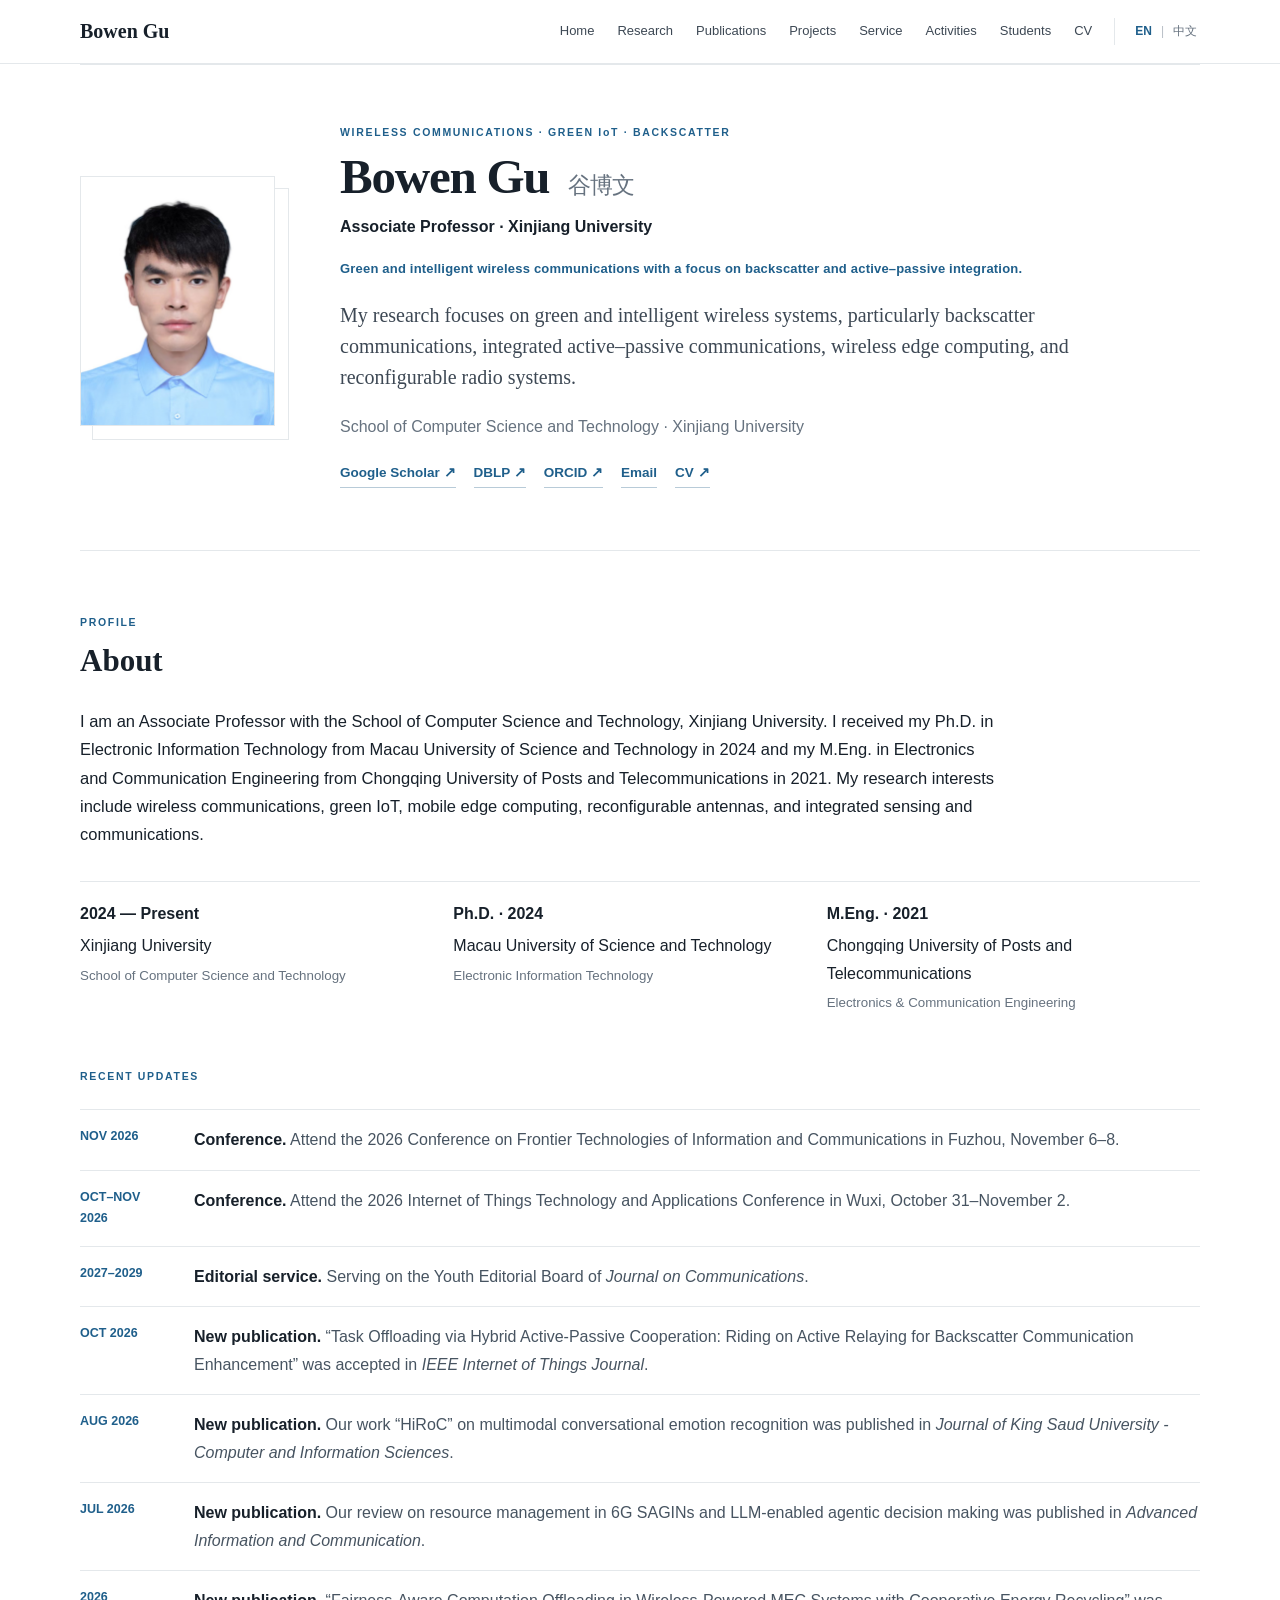
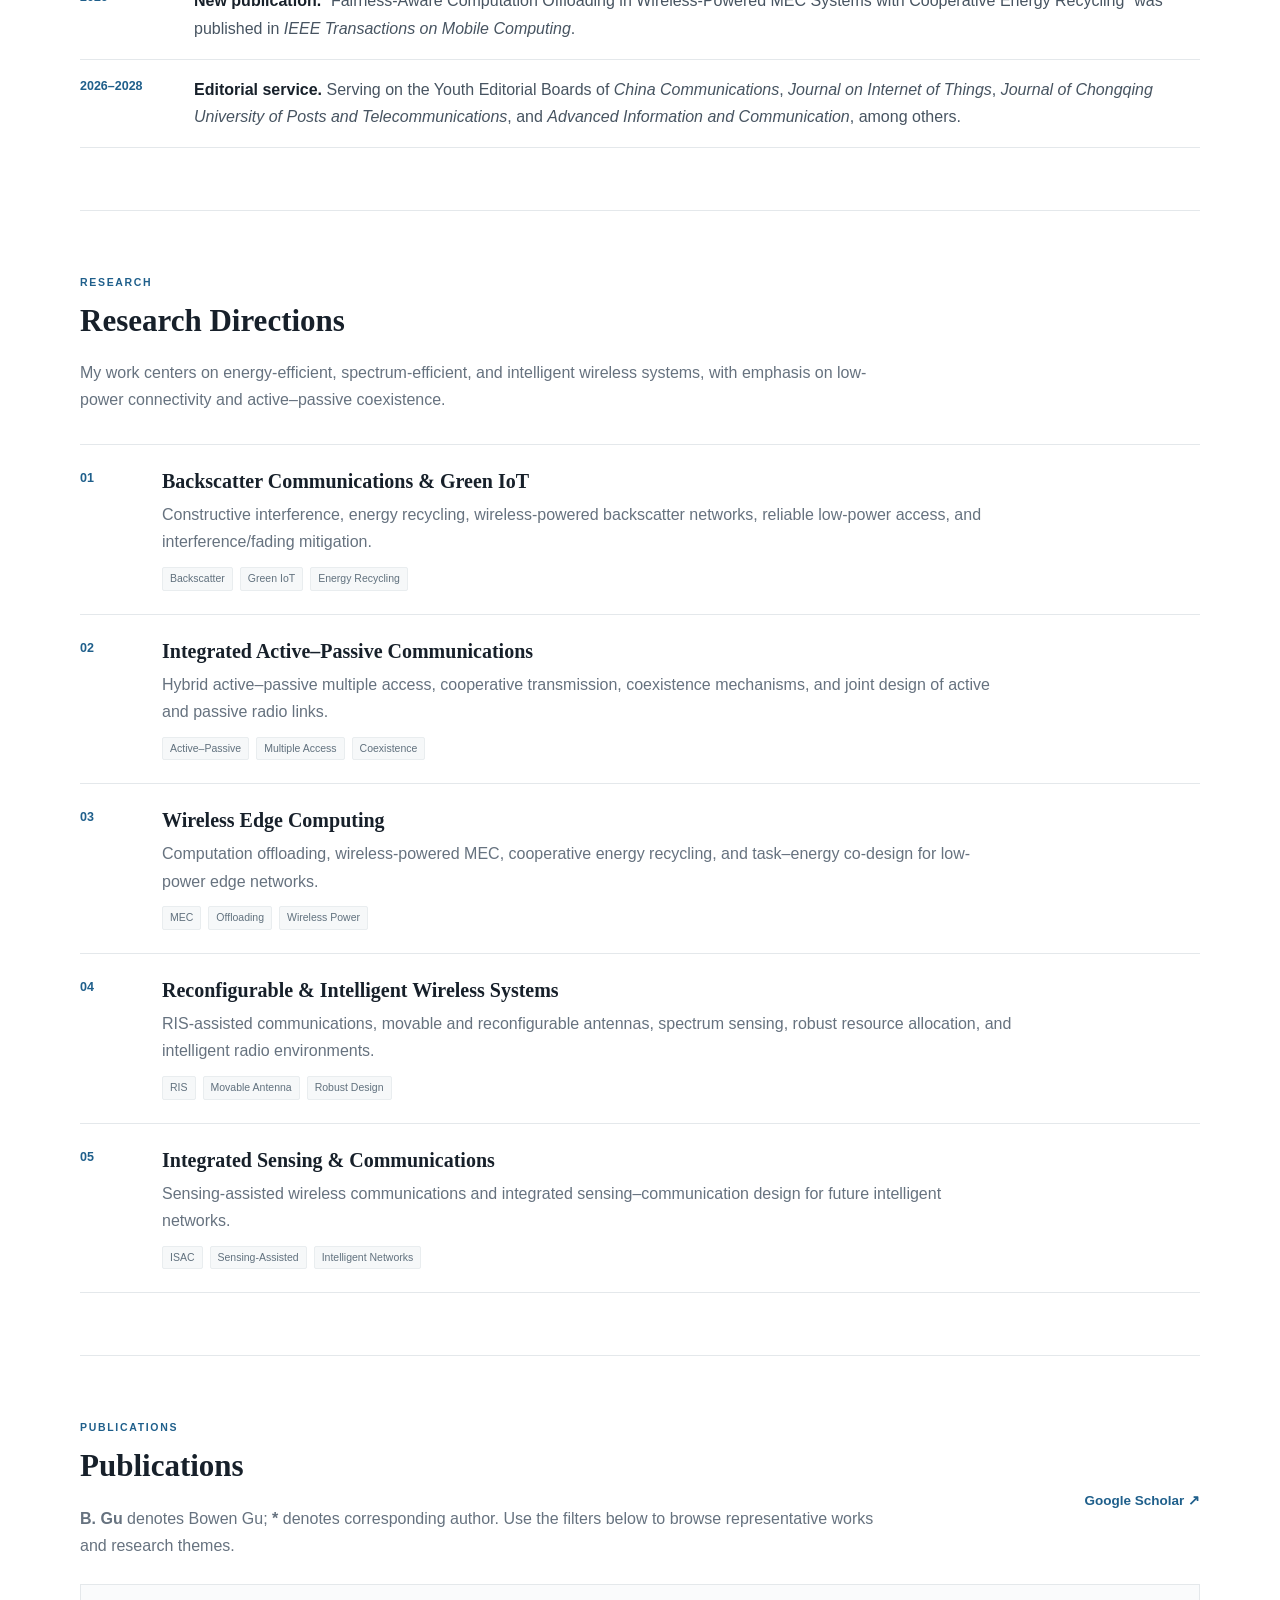
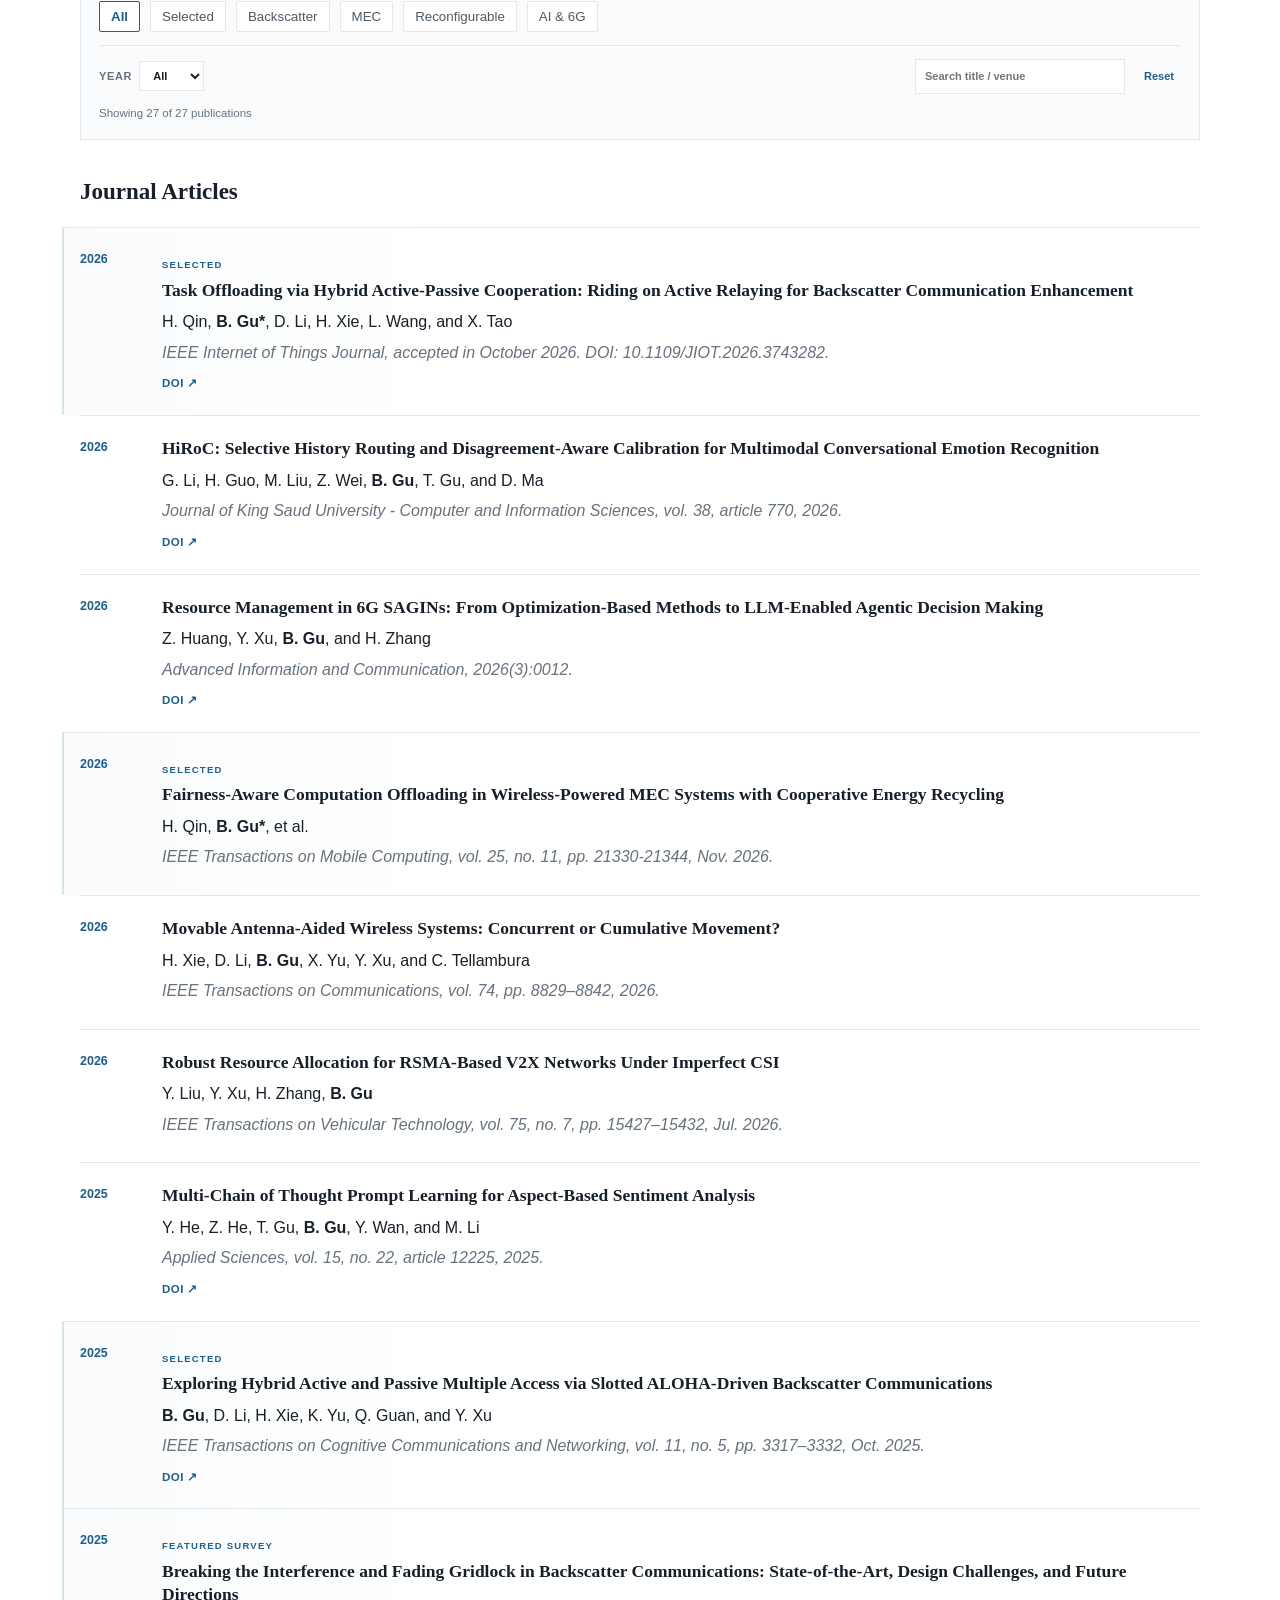
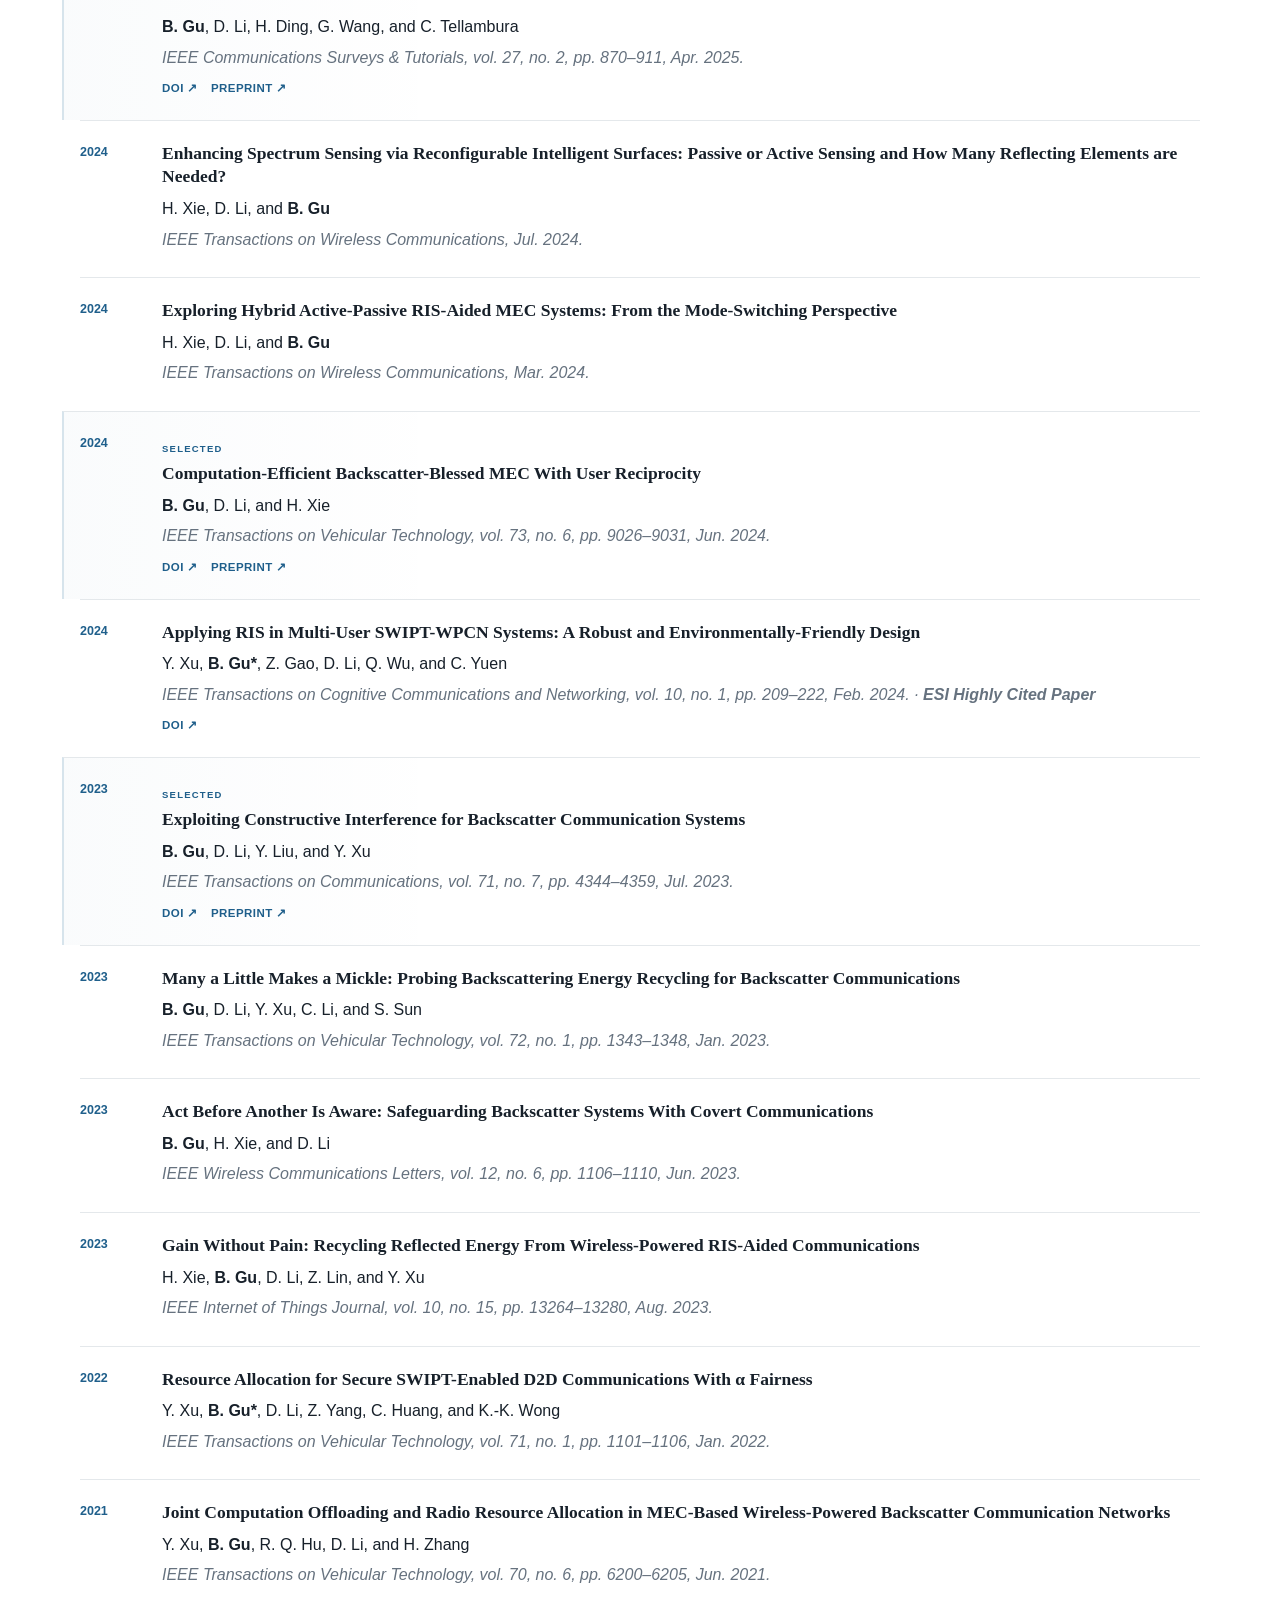
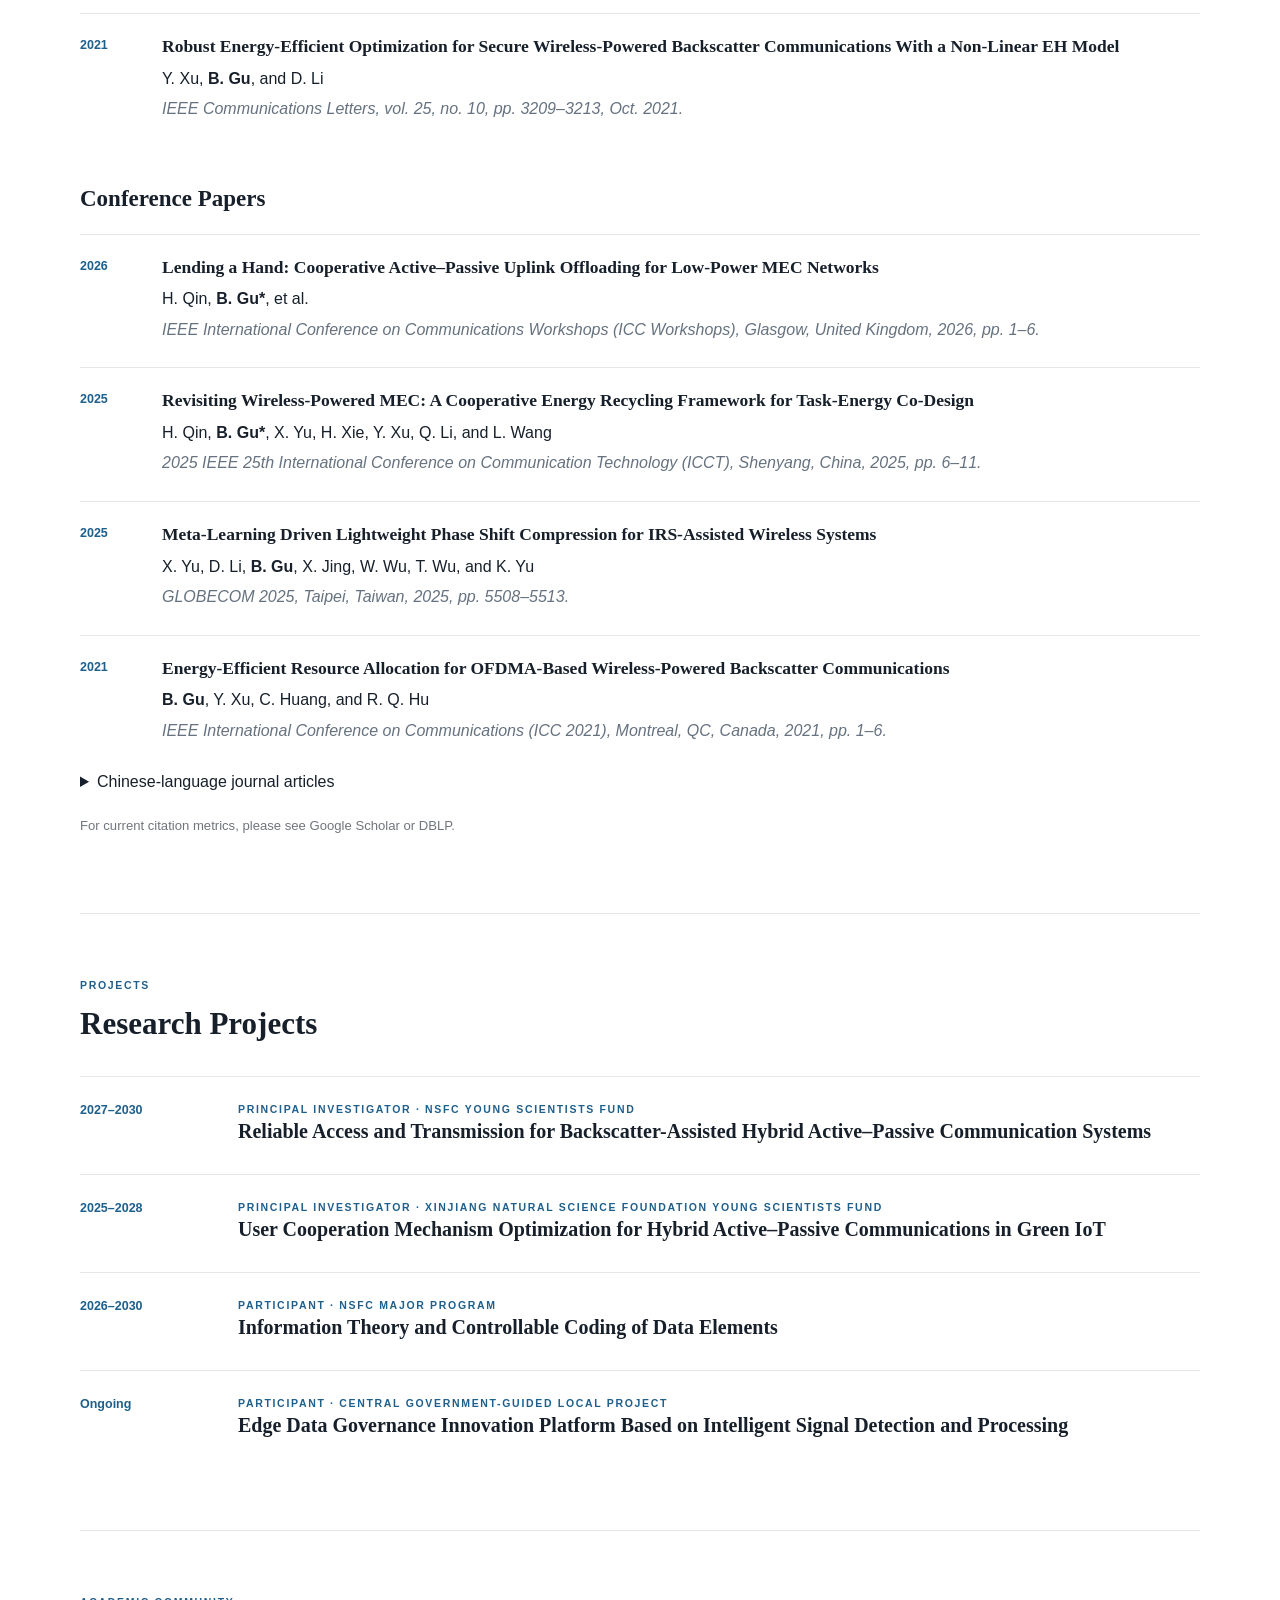
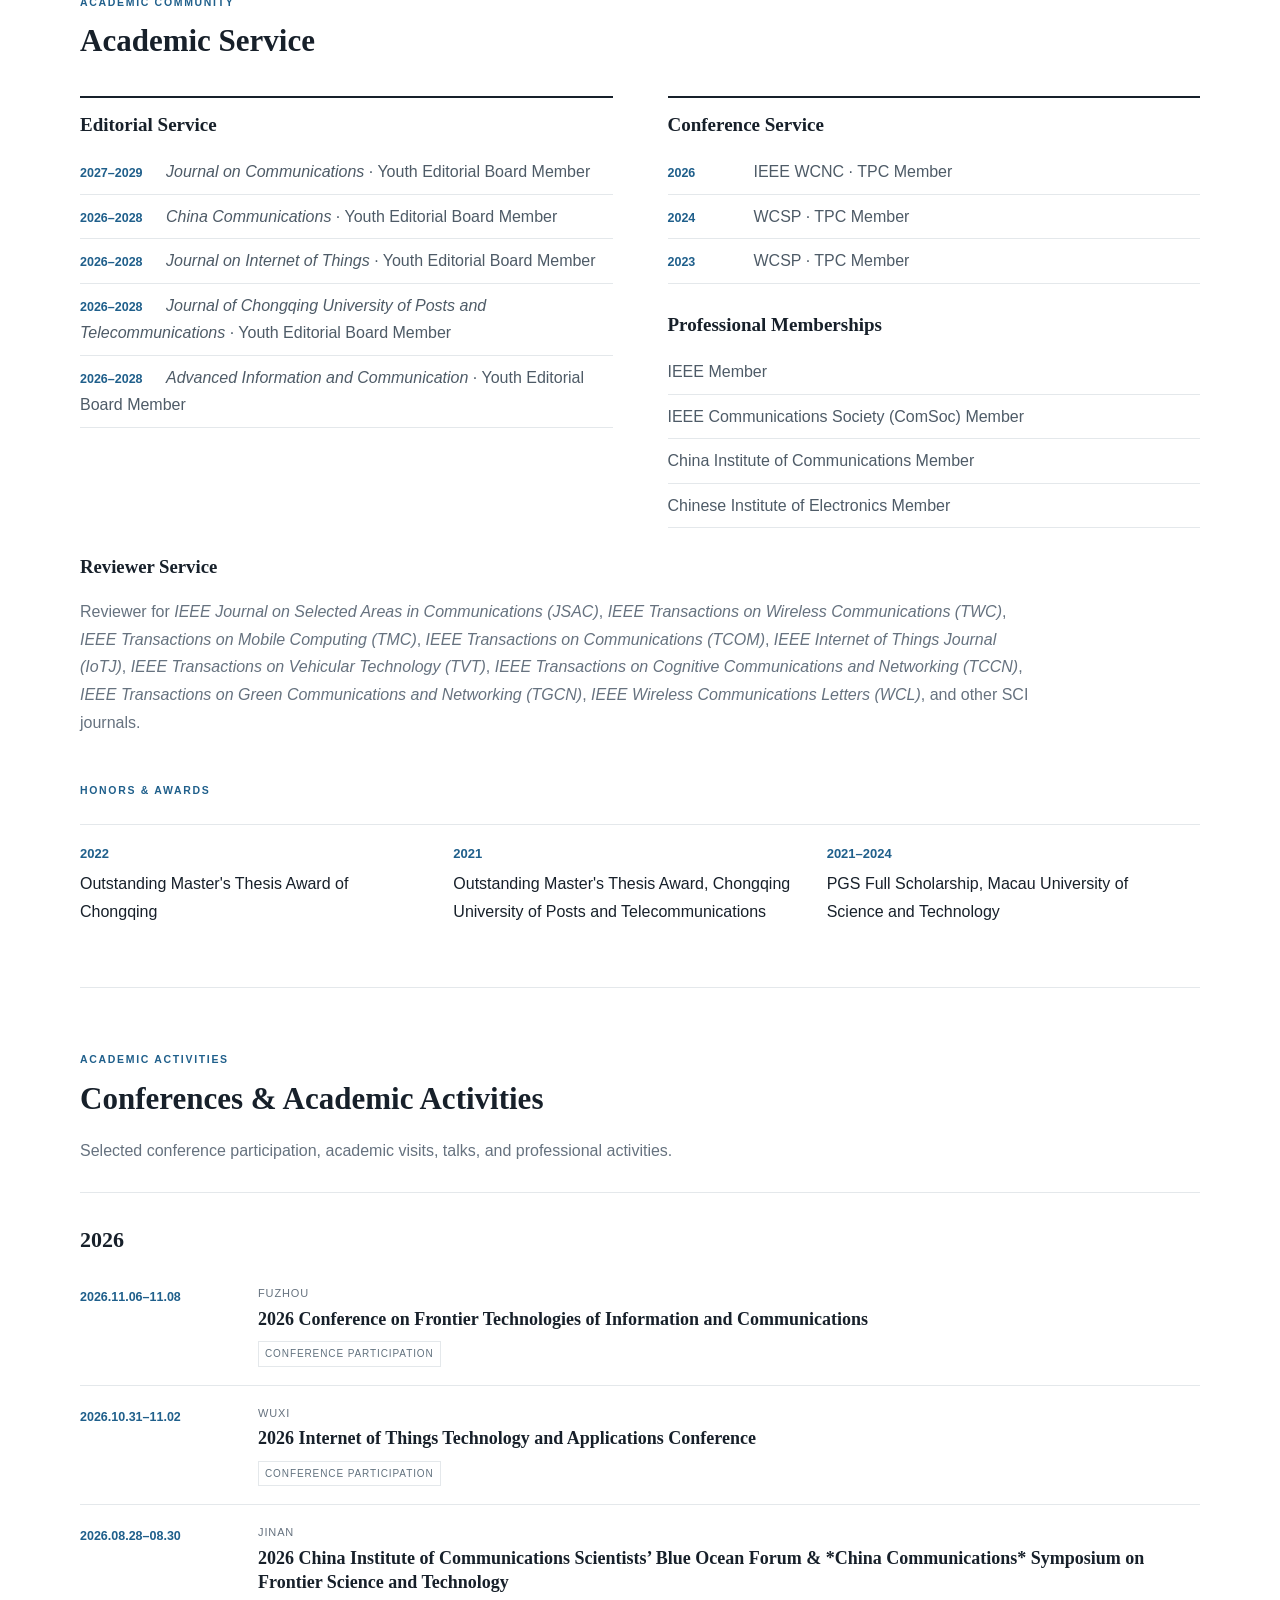
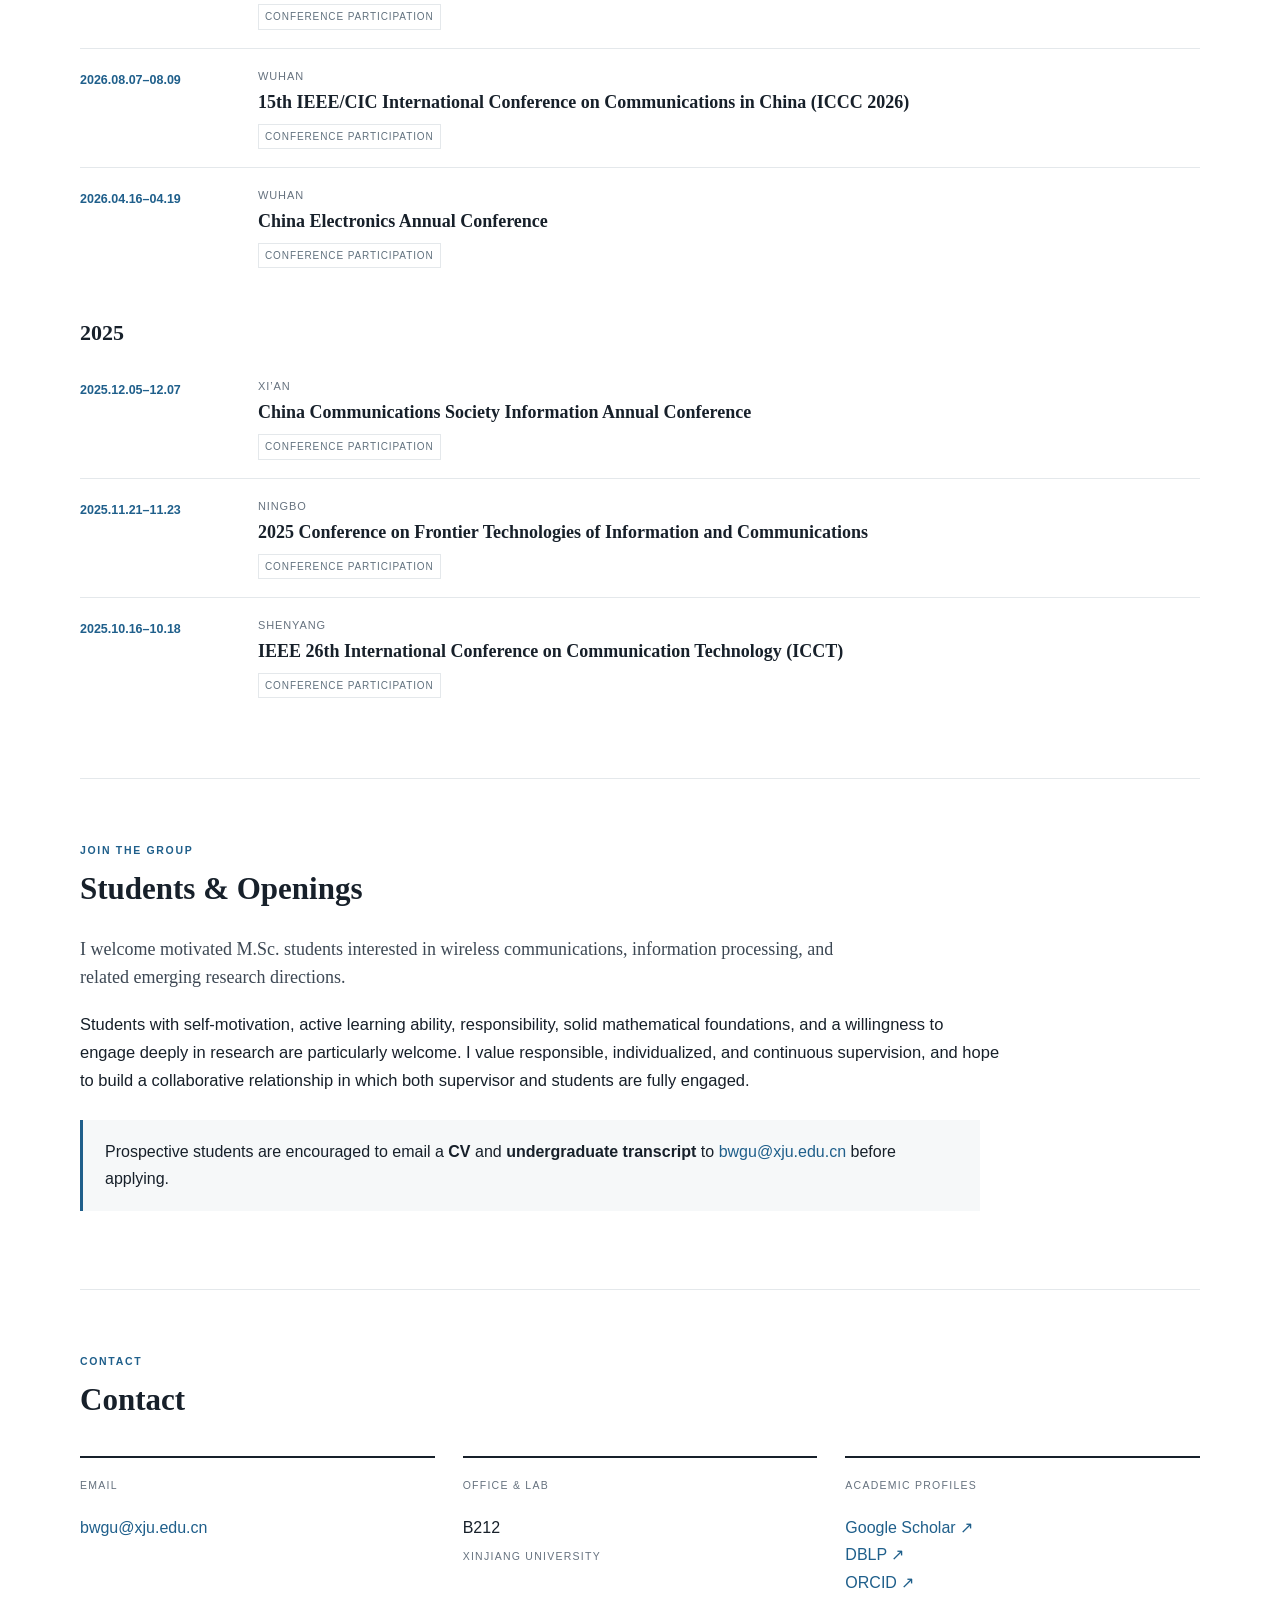
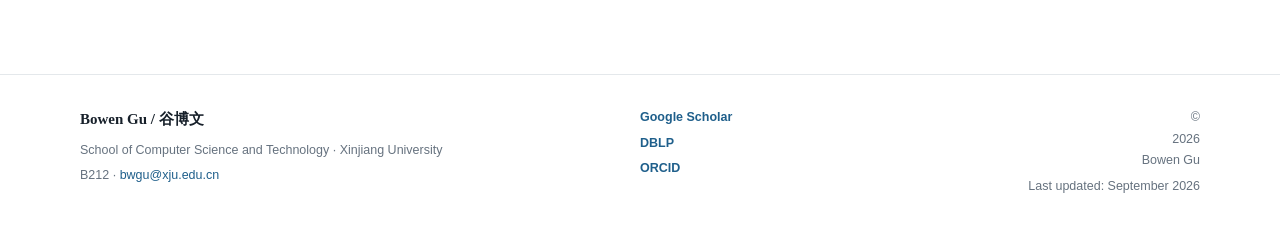
==== index.html @ 660fa2b1 "Update index.html" ====
<!DOCTYPE html>
<html lang="en"><head><meta charset="utf-8"/><meta content="width=device-width,initial-scale=1" name="viewport"/><meta content="Bowen Gu — academic homepage at Xinjiang University. Wireless communications, green IoT, backscatter communications, mobile edge computing, reconfigurable wireless systems, and ISAC." name="description"/><meta content="Bowen Gu" name="author"/><meta content="#173b6c" name="theme-color"/><meta content="Bowen Gu | Xinjiang University" property="og:title"/><meta content="Academic homepage of Bowen Gu." property="og:description"/><meta content="website" property="og:type"/><meta content="https://gu-bowen.github.io/assets/profile.jpg" property="og:image"/><meta content="https://gu-bowen.github.io/" property="og:url"/><meta content="Bowen Gu Academic Homepage" property="og:site_name"/><link href="https://gu-bowen.github.io/" rel="canonical"/><script type="application/ld+json">{"@context":"https://schema.org","@type":"Person","name":"Bowen Gu","alternateName":"谷博文","url":"https://gu-bowen.github.io/","image":"https://gu-bowen.github.io/assets/profile.jpg","jobTitle":"Associate Professor","affiliation":{"@type":"CollegeOrUniversity","name":"Xinjiang University"},"email":"mailto:bwgu@xju.edu.cn","sameAs":["https://scholar.google.com/citations?user=HVV62k4AAAAJ","https://dblp.org/pid/297/0855","https://orcid.org/0000-0001-9506-328X"]}</script><title>Bowen Gu | Xinjiang University</title><link href="assets/favicon.svg" rel="icon" type="image/svg+xml"/><link href="assets/style.css" rel="stylesheet"/></head><body>
<header><div class="nav wrap"><a class="brand" href="#home"><span data-lang="en">Bowen Gu</span><span data-lang="zh" hidden="">谷博文</span></a><div class="nav-right"><button aria-label="Menu" id="menu">☰</button><nav id="nav"><a href="#home"><span data-lang="en">Home</span><span data-lang="zh" hidden="">首页</span></a><a href="#research"><span data-lang="en">Research</span><span data-lang="zh" hidden="">研究方向</span></a><a href="#publications"><span data-lang="en">Publications</span><span data-lang="zh" hidden="">学术成果</span></a><a href="#projects"><span data-lang="en">Projects</span><span data-lang="zh" hidden="">科研项目</span></a><a href="#service"><span data-lang="en">Service</span><span data-lang="zh" hidden="">学术服务</span></a><a href="#activities"><span data-lang="en">Activities</span><span data-lang="zh" hidden="">学术活动</span></a><a href="#students"><span data-lang="en">Students</span><span data-lang="zh" hidden="">学生与招生</span></a><a href="files/Bowen_Gu_CV.pdf">CV</a></nav><div aria-label="Language" class="lang-switch"><button data-set-lang="en">EN</button><i>|</i><button data-set-lang="zh">中文</button></div></div></div></header>
<main class="wrap">
<section class="hero" id="home"><div class="portrait"><img alt="Bowen Gu / 谷博文" src="assets/profile.jpg"/></div><div><p class="eyebrow">WIRELESS COMMUNICATIONS · GREEN IoT · BACKSCATTER</p><h1>Bowen Gu <span>谷博文</span></h1><p class="role"><span data-lang="en">Associate Professor · Xinjiang University</span><span data-lang="zh" hidden="">副教授 · 新疆大学</span></p><p class="research-identity" data-lang="en">Green and intelligent wireless communications with a focus on backscatter and active–passive integration.</p><p class="research-identity zh-copy" data-lang="zh" hidden="">面向绿色智能无线通信，重点研究反向散射与主被动融合通信。</p><p class="lead" data-lang="en">My research focuses on green and intelligent wireless systems, particularly backscatter communications, integrated active–passive communications, wireless edge computing, and reconfigurable radio systems.</p><p class="lead zh-copy" data-lang="zh" hidden="">主要研究绿色智能无线通信系统，重点关注反向散射通信、主被动融合通信、无线边缘计算、可重构无线系统与通感一体化等方向。</p><p class="affil"><span data-lang="en">School of Computer Science and Technology · Xinjiang University</span><span data-lang="zh" hidden="">新疆大学 · 计算机科学与技术学院</span></p><div class="links"><a href="https://scholar.google.com/citations?user=HVV62k4AAAAJ&amp;hl=en">Google Scholar ↗</a><a href="https://dblp.org/pid/297/0855">DBLP ↗</a><a href="https://orcid.org/0000-0001-9506-328X">ORCID ↗</a><a href="mailto:bwgu@xju.edu.cn">Email</a><a href="files/Bowen_Gu_CV.pdf">CV ↗</a></div></div></section>
<section id="about"><div class="kicker"><span data-lang="en">PROFILE</span><span data-lang="zh" hidden="">个人简介</span></div><h2><span data-lang="en">About</span><span data-lang="zh" hidden="">个人简介</span></h2><p class="wide" data-lang="en">I am an Associate Professor with the School of Computer Science and Technology, Xinjiang University. I received my Ph.D. in Electronic Information Technology from Macau University of Science and Technology in 2024 and my M.Eng. in Electronics and Communication Engineering from Chongqing University of Posts and Telecommunications in 2021. My research interests include wireless communications, green IoT, mobile edge computing, reconfigurable antennas, and integrated sensing and communications.</p><p class="wide zh-copy" data-lang="zh" hidden="">现为新疆大学计算机科学与技术学院副教授、A类引进人才。2024年获澳门科技大学电子资讯科技博士学位，2021年获重庆邮电大学电子与通信工程硕士学位。研究方向包括无线通信、绿色物联网、移动边缘计算、可重构天线与通感一体化。</p><div class="facts"><div><b>2024 — Present</b><span><span data-lang="en">Xinjiang University</span><span data-lang="zh" hidden="">新疆大学</span></span><small><span data-lang="en">School of Computer Science and Technology</span><span data-lang="zh" hidden="">计算机科学与技术学院 · A类引进人才</span></small></div><div><b>Ph.D. · 2024</b><span><span data-lang="en">Macau University of Science and Technology</span><span data-lang="zh" hidden="">澳门科技大学</span></span><small><span data-lang="en">Electronic Information Technology</span><span data-lang="zh" hidden="">电子资讯科技</span></small></div><div><b>M.Eng. · 2021</b><span><span data-lang="en">Chongqing University of Posts and Telecommunications</span><span data-lang="zh" hidden="">重庆邮电大学</span></span><small><span data-lang="en">Electronics &amp; Communication Engineering</span><span data-lang="zh" hidden="">电子与通信工程</span></small></div></div>
<div id="news" style="margin-top:52px"><div class="kicker"><span data-lang="en">RECENT UPDATES</span><span data-lang="zh" hidden="">最新动态</span></div><div class="news-list" id="news-list"></div></div></section>
<section id="research"><div class="kicker"><span data-lang="en">RESEARCH</span><span data-lang="zh" hidden="">研究方向</span></div><h2><span data-lang="en">Research Directions</span><span data-lang="zh" hidden="">研究方向</span></h2><p class="section-intro" data-lang="en">My work centers on energy-efficient, spectrum-efficient, and intelligent wireless systems, with emphasis on low-power connectivity and active–passive coexistence.</p><p class="section-intro" data-lang="zh" hidden="">围绕高能效、高频谱效率与智能无线系统开展研究，重点关注低功耗连接与主被动通信协同共存。</p><div class="research-list"><article><span>01</span><div><h3><span data-lang="en">Backscatter Communications &amp; Green IoT</span><span data-lang="zh" hidden="">反向散射通信与绿色物联网</span></h3><p data-lang="en">Constructive interference, energy recycling, wireless-powered backscatter networks, reliable low-power access, and interference/fading mitigation.</p><p data-lang="zh" hidden="">构造性干扰、能量回收、无线供能反向散射网络、低功耗可靠接入以及干扰与衰落抑制。</p><div class="research-tags"><span>Backscatter</span><span>Green IoT</span><span>Energy Recycling</span></div></div></article><article><span>02</span><div><h3><span data-lang="en">Integrated Active–Passive Communications</span><span data-lang="zh" hidden="">主被动融合通信</span></h3><p data-lang="en">Hybrid active–passive multiple access, cooperative transmission, coexistence mechanisms, and joint design of active and passive radio links.</p><p data-lang="zh" hidden="">混合主被动多址接入、协同传输、共存机制以及主动与被动无线链路的联合设计。</p><div class="research-tags"><span>Active–Passive</span><span>Multiple Access</span><span>Coexistence</span></div></div></article><article><span>03</span><div><h3><span data-lang="en">Wireless Edge Computing</span><span data-lang="zh" hidden="">无线边缘计算</span></h3><p data-lang="en">Computation offloading, wireless-powered MEC, cooperative energy recycling, and task–energy co-design for low-power edge networks.</p><p data-lang="zh" hidden="">计算卸载、无线供能移动边缘计算、协作能量回收以及面向低功耗边缘网络的任务—能量协同设计。</p><div class="research-tags"><span>MEC</span><span>Offloading</span><span>Wireless Power</span></div></div></article><article><span>04</span><div><h3><span data-lang="en">Reconfigurable &amp; Intelligent Wireless Systems</span><span data-lang="zh" hidden="">可重构与智能无线系统</span></h3><p data-lang="en">RIS-assisted communications, movable and reconfigurable antennas, spectrum sensing, robust resource allocation, and intelligent radio environments.</p><p data-lang="zh" hidden="">RIS辅助通信、可移动与可重构天线、频谱感知、鲁棒资源分配与智能无线环境。</p><div class="research-tags"><span>RIS</span><span>Movable Antenna</span><span>Robust Design</span></div></div></article><article><span>05</span><div><h3><span data-lang="en">Integrated Sensing &amp; Communications</span><span data-lang="zh" hidden="">通感一体化</span></h3><p data-lang="en">Sensing-assisted wireless communications and integrated sensing–communication design for future intelligent networks.</p><p data-lang="zh" hidden="">面向未来智能网络的感知辅助无线通信与通信感知融合设计。</p><div class="research-tags"><span>ISAC</span><span>Sensing-Assisted</span><span>Intelligent Networks</span></div></div></article></div></section>
<section id="publications"><div class="section-head"><div><div class="kicker"><span data-lang="en">PUBLICATIONS</span><span data-lang="zh" hidden>学术成果</span></div><h2><span data-lang="en">Publications</span><span data-lang="zh" hidden>论文发表</span></h2></div><a class="text-link" href="https://scholar.google.com/citations?user=HVV62k4AAAAJ&amp;hl=en">Google Scholar ↗</a></div><p class="section-intro" data-lang="en"><strong>B. Gu</strong> denotes Bowen Gu; <strong>*</strong> denotes corresponding author. Use the filters below to browse representative works and research themes.</p><p class="section-intro" data-lang="zh" hidden><strong>B. Gu</strong> 为谷博文；<strong>*</strong> 表示通讯作者。可使用下方筛选器查看代表性成果及不同研究主题。</p>
<div class="pub-filter-panel" aria-label="Publication filters"><div class="pub-controls" id="pub-topic-controls"><button class="active" data-pub-filter="all"><span data-lang="en">All</span><span data-lang="zh" hidden>全部</span></button><button data-pub-filter="selected"><span data-lang="en">Selected</span><span data-lang="zh" hidden>代表作</span></button><button data-pub-filter="backscatter"><span data-lang="en">Backscatter</span><span data-lang="zh" hidden>反向散射</span></button><button data-pub-filter="mec">MEC</button><button data-pub-filter="reconfigurable"><span data-lang="en">Reconfigurable</span><span data-lang="zh" hidden>可重构无线</span></button><button data-pub-filter="ai"><span data-lang="en">AI &amp; 6G</span><span data-lang="zh" hidden>AI 与 6G</span></button></div><div class="pub-filter-tools"><label><span data-lang="en">Year</span><span data-lang="zh" hidden>年份</span><select id="pub-year"><option value="all">All</option></select></label><label class="pub-search"><span class="sr-only">Search publications</span><input id="pub-search" type="search" placeholder="Search title / venue" autocomplete="off"/></label><button class="pub-reset" id="pub-reset" type="button"><span data-lang="en">Reset</span><span data-lang="zh" hidden>重置</span></button></div><p class="pub-result-count" id="pub-result-count" aria-live="polite"></p></div>
<h3 class="subhead" data-pub-section="journals"><span data-lang="en">Journal Articles</span><span data-lang="zh" hidden>SCI 期刊论文</span></h3><div class="pubs" id="pub-journals"></div><h3 class="subhead" data-pub-section="conferences"><span data-lang="en">Conference Papers</span><span data-lang="zh" hidden>会议论文</span></h3><div class="pubs" id="pub-conferences"></div><details id="pub-chinese-details"><summary><span data-lang="en">Chinese-language journal articles</span><span data-lang="zh" hidden>中文期刊论文</span></summary><div class="pubs" id="pub-chinese"></div></details><p class="source-note"><span data-lang="en">For current citation metrics, please see Google Scholar or DBLP.</span><span data-lang="zh" hidden>最新引用数据请参见 Google Scholar 或 DBLP。</span></p></section>
<section id="projects"><div class="kicker"><span data-lang="en">PROJECTS</span><span data-lang="zh" hidden="">科研项目</span></div><h2><span data-lang="en">Research Projects</span><span data-lang="zh" hidden="">主持与参与项目</span></h2><div class="projects" id="projects-list"></div></section>
<section id="service"><div class="kicker"><span data-lang="en">ACADEMIC COMMUNITY</span><span data-lang="zh" hidden="">学术共同体</span></div><h2><span data-lang="en">Academic Service</span><span data-lang="zh" hidden="">学术服务</span></h2><div id="service-content"></div></section>

<section id="activities"><div class="kicker"><span data-lang="en">ACADEMIC ACTIVITIES</span><span data-lang="zh" hidden="">学术活动</span></div><h2><span data-lang="en">Conferences &amp; Academic Activities</span><span data-lang="zh" hidden="">会议与学术活动</span></h2><p class="section-intro" data-lang="en">Selected conference participation, academic visits, talks, and professional activities.</p><p class="section-intro" data-lang="zh" hidden="">记录参加的重要学术会议、学术访问、报告及相关专业活动。</p><div class="activities" id="activities-list"></div></section>
<section id="students"><div class="kicker"><span data-lang="en">JOIN THE GROUP</span><span data-lang="zh" hidden="">学生与招生</span></div><h2><span data-lang="en">Students &amp; Openings</span><span data-lang="zh" hidden="">学生与招生</span></h2><p class="lead small" data-lang="en">I welcome motivated M.Sc. students interested in wireless communications, information processing, and related emerging research directions.</p><p class="lead small zh-copy" data-lang="zh" hidden="">面向校内外招收通信与信息系统、电子信息等相关方向硕士研究生，欢迎对无线通信、信息处理及相关前沿研究方向感兴趣的同学联系。</p><p class="wide" data-lang="en">Students with self-motivation, active learning ability, responsibility, solid mathematical foundations, and a willingness to engage deeply in research are particularly welcome. I value responsible, individualized, and continuous supervision, and hope to build a collaborative relationship in which both supervisor and students are fully engaged.</p><p class="wide zh-copy" data-lang="zh" hidden="">希望你具备较强的自驱力、主动学习能力和责任心，具有较为扎实的数学基础和良好的逻辑思维能力，并愿意持续投入科研。科研基础并非最重要，更看重持续学习、执行力、主动思考与积极沟通。在学生培养方面，重视认真负责、因材施教和全过程指导，希望师生彼此认真、共同投入、相互成就。</p><blockquote class="student-quote" data-lang="zh" hidden="">“希望师生之间是一个彼此认真、共同投入、相互成就的过程。”</blockquote><p class="callout"><span data-lang="en">Prospective students are encouraged to email a <strong>CV</strong> and <strong>undergraduate transcript</strong> to <a href="mailto:bwgu@xju.edu.cn">bwgu@xju.edu.cn</a> before applying.</span><span data-lang="zh" hidden="">有意加入课题组的同学，请在报考前将<strong>个人简历</strong>和<strong>本科成绩单</strong>发送至 <a href="mailto:bwgu@xju.edu.cn">bwgu@xju.edu.cn</a>。</span></p></section>
<section id="contact"><div class="kicker"><span data-lang="en">CONTACT</span><span data-lang="zh" hidden="">联系方式</span></div><h2><span data-lang="en">Contact</span><span data-lang="zh" hidden="">联系方式</span></h2><div class="contact-grid"><div><span>Email</span><p><a href="mailto:bwgu@xju.edu.cn">bwgu@xju.edu.cn</a></p></div><div><span><span data-lang="en">Office &amp; Lab</span><span data-lang="zh" hidden="">办公室与实验室</span></span><p>B212<br/><span data-lang="en">Xinjiang University</span><span data-lang="zh" hidden="">新疆大学</span></p></div><div><span><span data-lang="en">Academic Profiles</span><span data-lang="zh" hidden="">学术主页</span></span><p><a href="https://scholar.google.com/citations?user=HVV62k4AAAAJ&amp;hl=en">Google Scholar ↗</a><br/><a href="https://dblp.org/pid/297/0855">DBLP ↗</a><br/><a href="https://orcid.org/0000-0001-9506-328X">ORCID ↗</a></p></div></div></section>
</main><footer><div class="wrap footer-grid"><div><strong>Bowen Gu / 谷博文</strong><span data-lang="en">School of Computer Science and Technology · Xinjiang University</span><span data-lang="zh" hidden="">新疆大学 · 计算机科学与技术学院</span><span>B212 · <a href="mailto:bwgu@xju.edu.cn">bwgu@xju.edu.cn</a></span></div><div class="footer-links"><a href="https://scholar.google.com/citations?user=HVV62k4AAAAJ&amp;hl=en">Google Scholar</a><a href="https://dblp.org/pid/297/0855">DBLP</a><a href="https://orcid.org/0000-0001-9506-328X">ORCID</a></div><div class="footer-meta"><span>© <span id="year"></span> Bowen Gu</span><span data-lang="en">Last updated: September 2026</span><span data-lang="zh" hidden="">最后更新：2026年9月</span></div></div></footer><script src="data/news.js"></script><script src="data/publications.js"></script><script src="data/projects.js"></script><script src="data/service.js"></script><script src="data/activities.js"></script><script src="assets/main.js"></script></body></html>
---- assets/style.css ----
:root{--ink:#17202a;--muted:#66727f;--line:#e4e8eb;--accent:#1f5f8b;--soft:#f6f8f9;--max:1180px;--text:920px}*{box-sizing:border-box}html{scroll-behavior:smooth;scroll-padding-top:70px}body{margin:0;color:var(--ink);font:16px/1.72 -apple-system,BlinkMacSystemFont,"Segoe UI",Roboto,"Noto Sans SC","Microsoft YaHei",Helvetica,Arial,sans-serif;background:#fff}.wrap{max-width:var(--max);margin:auto;padding:0 30px}a{color:var(--accent);text-decoration:none}a:hover{text-decoration:underline}header{height:64px;border-bottom:1px solid var(--line);background:rgba(255,255,255,.96);backdrop-filter:blur(8px);position:sticky;top:0;z-index:20}.nav{height:100%;display:flex;align-items:center;justify-content:space-between}.brand{font:700 20px Georgia,"Noto Serif SC","Songti SC",serif;color:var(--ink)}.nav-right{display:flex;align-items:center;gap:22px}.nav nav{display:flex;gap:23px}.nav nav a{font-size:13px;color:#3d4854}.lang-switch{display:flex;align-items:center;gap:6px;font-size:12px;border-left:1px solid var(--line);padding-left:17px}.lang-switch button{border:0;background:none;padding:3px;color:var(--muted);cursor:pointer;font:inherit}.lang-switch button.active{color:var(--accent);font-weight:750}.lang-switch i{color:#b7bec5;font-style:normal}#menu{display:none;border:0;background:none;font-size:22px}.hero{display:grid;grid-template-columns:205px 1fr;gap:55px;align-items:center;padding:58px 0 62px}.portrait{position:relative}.portrait img{width:195px;height:250px;object-fit:cover;object-position:50% 34%;border:1px solid var(--line)}.portrait:after{content:"";position:absolute;left:12px;top:12px;width:195px;height:250px;border:1px solid var(--line);z-index:-1}.eyebrow,.kicker,.tag{font-size:10.5px;letter-spacing:.16em;color:var(--accent);font-weight:780}.eyebrow{margin:0 0 10px}h1,h2,h3{font-family:Georgia,"Noto Serif SC","Songti SC",serif}h1{font-size:49px;line-height:1.06;margin:0 0 10px;letter-spacing:-.025em}h1 span{font-size:23px;font-weight:400;color:var(--muted);margin-left:8px}.role{font-weight:680;margin:0 0 17px}.lead{font:20px/1.55 Georgia,"Noto Serif SC","Songti SC",serif;color:#3d4854;max-width:790px}.lead.small{font-size:18px}.affil{color:var(--muted)}.links{display:flex;gap:18px;flex-wrap:wrap;margin-top:21px}.links a,.text-link{font-size:13.5px;font-weight:680}.hero .links a{padding-bottom:2px;border-bottom:1px solid #b8cbd8}.hero .links a:hover{text-decoration:none;border-color:var(--accent)}section{padding:62px 0;border-top:1px solid var(--line)}h2{font-size:31px;margin:3px 0 20px}h3{line-height:1.35}.wide{max-width:var(--text);font-size:16.5px}.section-intro{color:var(--muted);max-width:820px;margin-top:-8px}.facts{display:grid;grid-template-columns:repeat(3,1fr);gap:0;margin-top:32px;border-top:1px solid var(--line)}.facts div{padding:18px 24px 0 0}.facts b,.facts span,.facts small{display:block}.facts span{margin-top:5px}.facts small{color:var(--muted);margin-top:3px}.news-list{margin-top:24px;border-top:1px solid var(--line)}.news-list article{display:grid;grid-template-columns:90px 1fr;gap:24px;padding:16px 0;border-bottom:1px solid var(--line)}.news-list time{font-size:12.5px;font-weight:760;color:var(--accent)}.news-list p{margin:0;color:#475461}.news-list strong{color:var(--ink)}.research-list{margin-top:30px;border-top:1px solid var(--line)}.research-list article{display:grid;grid-template-columns:58px 1fr;gap:24px;padding:23px 0;border-bottom:1px solid var(--line)}.research-list article>span,.year,.date{font-weight:760;color:var(--accent);font-size:12.5px}.research-list h3,.projects h3{font-size:20px;margin:0 0 6px}.research-list p{margin:0;color:var(--muted);max-width:850px}.section-head{display:flex;justify-content:space-between;gap:30px;align-items:end}.pub-controls{display:flex;gap:10px;flex-wrap:wrap;margin:20px 0 2px}.pub-controls button{border:1px solid var(--line);background:#fff;padding:7px 11px;border-radius:2px;color:#4d5965;cursor:pointer}.pub-controls button.active{border-color:var(--accent);color:var(--accent);font-weight:700}.pubs{margin-top:20px}.pubs article{display:grid;grid-template-columns:62px 1fr;gap:20px;padding:21px 0;border-top:1px solid var(--line)}.pubs h3{font-size:17.5px;margin:0 0 6px}.pubs p{margin:3px 0}.venue{color:var(--muted);font-style:italic}.pub-label{display:inline-block;margin:0 0 5px;font-size:9.5px;letter-spacing:.13em;font-weight:800;color:var(--accent)}.pub-links{display:flex;gap:13px;margin-top:8px}.pub-links a{font-size:11.5px;font-weight:700;text-transform:uppercase;letter-spacing:.04em}.source-note{font-size:.82rem;color:#70757d;margin-top:1.2rem}.subhead{margin:36px 0 4px;font-size:23px}.projects{margin-top:26px}.projects article{display:grid;grid-template-columns:130px 1fr;gap:28px;padding:23px 0;border-top:1px solid var(--line)}.projects p{margin:5px 0;color:var(--muted)}.tag{margin:0!important;color:var(--accent)!important}.service-grid{display:grid;grid-template-columns:1fr 1fr;gap:55px;margin-top:28px}.service-block{border-top:2px solid var(--ink);padding-top:14px}.service-block h3{margin:0 0 13px;font-size:19px}.service-list{list-style:none;padding:0;margin:0}.service-list li{padding:8px 0;border-bottom:1px solid var(--line);color:#4e5b67}.service-list b{color:var(--ink)}.service-list .date-inline{display:inline-block;min-width:86px;color:var(--accent);font-size:12.5px;font-weight:760}.reviewer{margin-top:26px;max-width:950px}.reviewer p{color:var(--muted)}.honors{display:grid;grid-template-columns:repeat(3,1fr);border-top:1px solid var(--line);margin-top:25px}.honors div{padding:18px 25px 0 0}.honors b,.honors span{display:block}.honors b{color:var(--accent);font-size:13px}.honors span{margin-top:5px}.callout{margin-top:25px;padding:18px 22px;background:var(--soft);border-left:3px solid var(--accent);max-width:900px}.contact-grid{display:grid;grid-template-columns:repeat(3,1fr);gap:28px;margin-top:30px}.contact-grid>div{border-top:2px solid var(--ink);padding-top:12px}.contact-grid span{font-size:10.5px;text-transform:uppercase;letter-spacing:.12em;color:var(--muted)}footer{padding:25px 0;color:var(--muted);font-size:12.5px}footer .wrap{display:flex;justify-content:space-between}.zh-copy{line-height:1.85}[hidden]{display:none!important}@media(max-width:900px){.nav nav{gap:15px}.nav-right{gap:12px}.lang-switch{padding-left:10px}.hero{grid-template-columns:180px 1fr;gap:38px}.portrait img,.portrait:after{width:170px;height:218px}}@media(max-width:760px){header{height:60px}.wrap{padding:0 20px}#menu{display:block}.nav-right{gap:8px}.nav nav{display:none;position:absolute;top:60px;left:0;right:0;background:#fff;border-bottom:1px solid var(--line);padding:17px 20px;flex-direction:column;gap:12px}.nav nav.open{display:flex}.lang-switch{border-left:0;padding-left:0}.hero{grid-template-columns:1fr;gap:27px;padding:38px 0 44px}.portrait img{width:145px;height:186px}.portrait:after{width:145px;height:186px;left:8px;top:8px}h1{font-size:39px}h1 span{font-size:19px;display:block;margin:7px 0 0}.lead{font-size:18px}section{padding:48px 0}.facts,.service-grid,.honors,.contact-grid{grid-template-columns:1fr}.facts div,.honors div{padding-top:16px}.service-grid{gap:28px}.section-head{display:block}.text-link{display:inline-block;margin-bottom:8px}.projects article{grid-template-columns:1fr;gap:5px}.research-list article{grid-template-columns:36px 1fr;gap:9px}.pubs article{grid-template-columns:46px 1fr;gap:9px}.news-list article{grid-template-columns:65px 1fr;gap:10px}footer .wrap{display:block}footer span{display:block;margin:3px 0}}@media print{header,footer,#menu,.lang-switch{display:none!important}body{background:#fff}.wrap{max-width:none}}
/* V5.1 visual polish */
.research-identity{margin:0 0 13px;color:var(--accent);font-size:13px;font-weight:720;letter-spacing:.015em;max-width:780px}.research-tags{display:flex;gap:7px;flex-wrap:wrap;margin-top:11px}.research-tags span{font-size:10.5px;line-height:1.3;color:#61717e;background:var(--soft);border:1px solid #e9edef;padding:4px 7px;border-radius:2px}.pubs article:has(.pub-label){border-left:2px solid #d7e4ec;padding-left:16px;margin-left:-18px;background:linear-gradient(90deg,rgba(31,95,139,.025),transparent 34%)}.pubs article{transition:background-color .2s ease,border-color .2s ease}.pubs article:hover{background-color:#fbfcfd}.student-quote{max-width:900px;margin:27px 0 22px;padding:16px 22px;border-left:2px solid var(--accent);font:18px/1.7 Georgia,"Noto Serif SC","Songti SC",serif;color:#3f4c58;background:#fafbfc}footer{border-top:1px solid var(--line);padding:32px 0 36px}.footer-grid{display:grid!important;grid-template-columns:1.5fr .7fr .8fr;gap:36px;align-items:start}.footer-grid>div{display:flex;flex-direction:column;gap:4px}.footer-grid strong{font-family:Georgia,"Noto Serif SC","Songti SC",serif;color:var(--ink);font-size:15px;margin-bottom:3px}.footer-links a{font-weight:650}.footer-meta{text-align:right}.footer-meta span{display:block}.zh-copy,h1 span,[data-lang="zh"]{font-feature-settings:"palt" 1}body[data-lang="zh"]{font-family:"Noto Sans SC","Microsoft YaHei","PingFang SC",sans-serif}body[data-lang="zh"] h1,body[data-lang="zh"] h2,body[data-lang="zh"] h3,body[data-lang="zh"] .lead,body[data-lang="zh"] .brand{font-family:"Noto Serif SC","Songti SC","STSong",serif}@media(prefers-reduced-motion:no-preference){section{animation:sectionIn .38s ease both;animation-timeline:view();animation-range:entry 0% entry 16%}@keyframes sectionIn{from{opacity:.82;transform:translateY(7px)}to{opacity:1;transform:none}}}@media(max-width:760px){.footer-grid{grid-template-columns:1fr!important;gap:18px}.footer-meta{text-align:left}.research-tags{margin-top:9px}.pubs article:has(.pub-label){margin-left:-8px;padding-left:8px}.student-quote{font-size:16.5px}}

/* V5.4 publication discovery */
.pub-filter-panel{margin:24px 0 8px;padding:16px 18px;background:#fafbfc;border:1px solid var(--line)}.pub-filter-panel .pub-controls{margin:0}.pub-filter-tools{display:flex;align-items:center;gap:12px;flex-wrap:wrap;margin-top:13px;padding-top:13px;border-top:1px solid var(--line)}.pub-filter-tools label{display:flex;align-items:center;gap:7px;font-size:11px;font-weight:700;color:var(--muted);text-transform:uppercase;letter-spacing:.06em}.pub-filter-tools select,.pub-filter-tools input{font:inherit;text-transform:none;letter-spacing:0;border:1px solid var(--line);background:#fff;color:var(--ink);padding:7px 9px;outline:none}.pub-filter-tools select:focus,.pub-filter-tools input:focus{border-color:var(--accent)}.pub-search{margin-left:auto}.pub-search input{width:210px}.pub-reset{border:0;background:transparent;color:var(--accent);font-size:11px;font-weight:750;cursor:pointer;padding:7px}.pub-result-count{margin:10px 0 0!important;font-size:11.5px;color:var(--muted)}.sr-only{position:absolute!important;width:1px!important;height:1px!important;padding:0!important;margin:-1px!important;overflow:hidden!important;clip:rect(0,0,0,0)!important;white-space:nowrap!important;border:0!important}@media(max-width:760px){.pub-filter-panel{padding:13px}.pub-filter-tools{align-items:stretch}.pub-filter-tools label{width:100%;justify-content:space-between}.pub-filter-tools select,.pub-filter-tools input{flex:1}.pub-search{margin-left:0}.pub-search input{width:auto}.pub-reset{margin-left:auto}}


/* V5.5 academic activities */
.activities{margin-top:28px;border-top:1px solid var(--line)}.activity-year{font-family:Georgia,"Noto Serif SC","Songti SC",serif;font-size:22px;font-weight:700;color:var(--ink);padding:28px 0 7px}.activities article{display:grid;grid-template-columns:150px 1fr;gap:28px;padding:18px 0;border-top:1px solid var(--line)}.activity-year+article{border-top:0}.activity-date{font-size:12.5px;font-weight:760;color:var(--accent);padding-top:3px}.activity-place{font-size:11px;letter-spacing:.08em;text-transform:uppercase;color:var(--muted);margin-bottom:4px}.activities h3{font-size:18px;margin:0 0 7px}.activity-role{display:inline-block;font-size:10px;letter-spacing:.09em;text-transform:uppercase;color:#61717e;border:1px solid var(--line);padding:3px 6px}.activity-role-featured{color:var(--accent);border-color:#cbdde8;background:var(--soft)}.activity-talk{margin:8px 0 0;color:var(--muted);font-style:italic}@media(max-width:760px){.activities article{grid-template-columns:1fr;gap:5px}.activity-year{padding-top:23px}.activity-date{padding-top:0}}
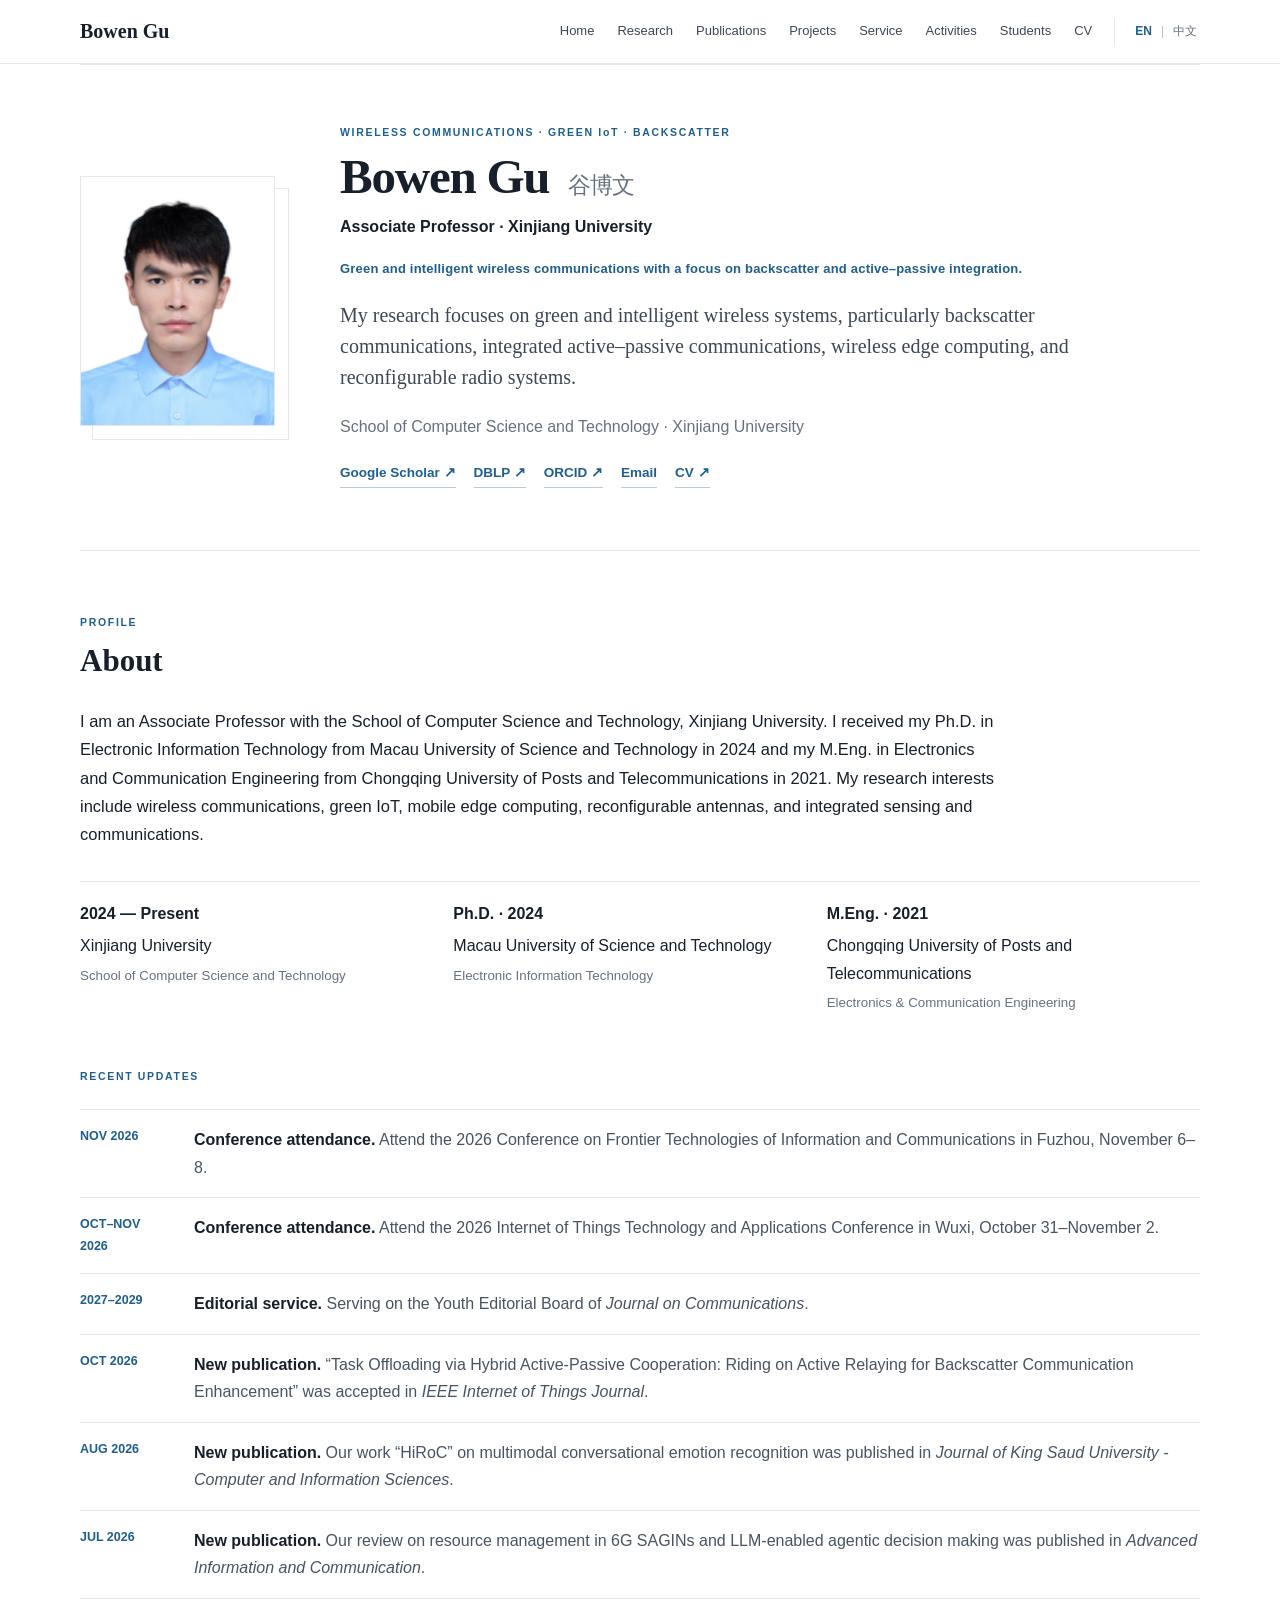
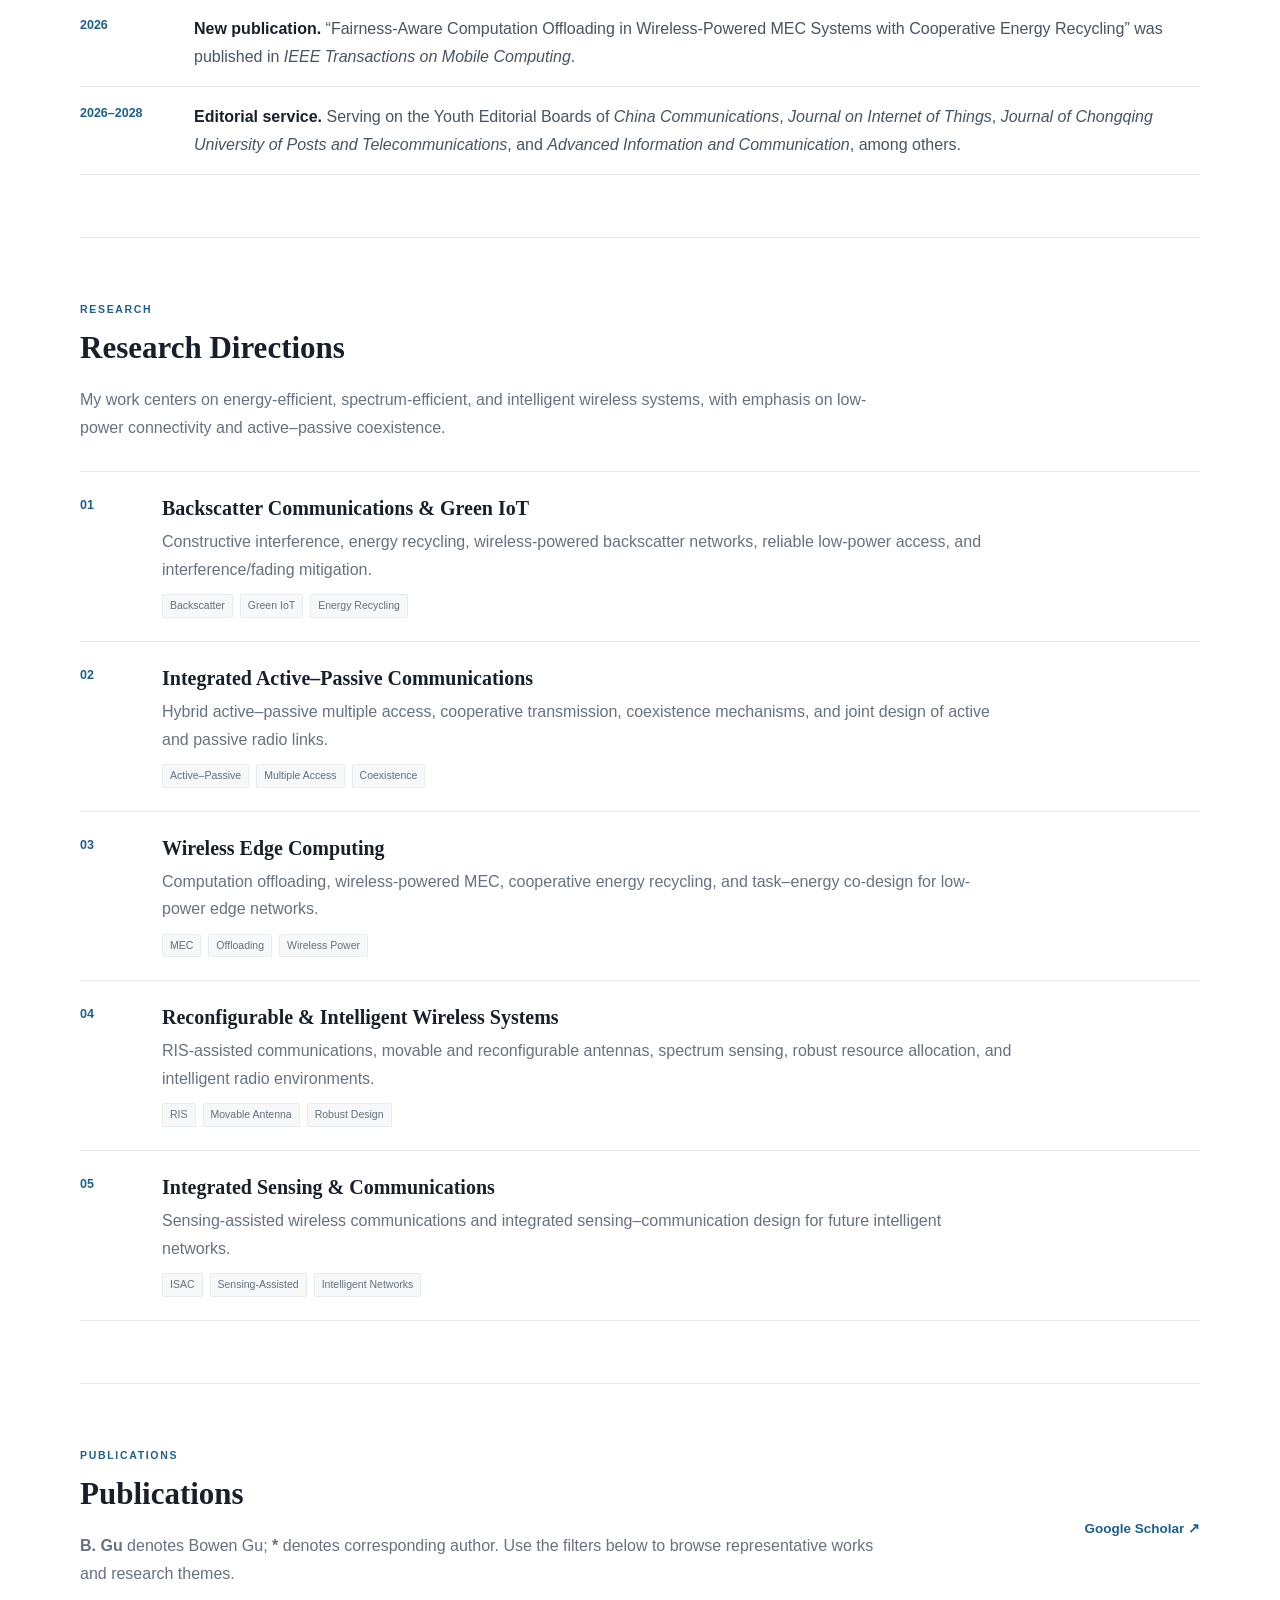
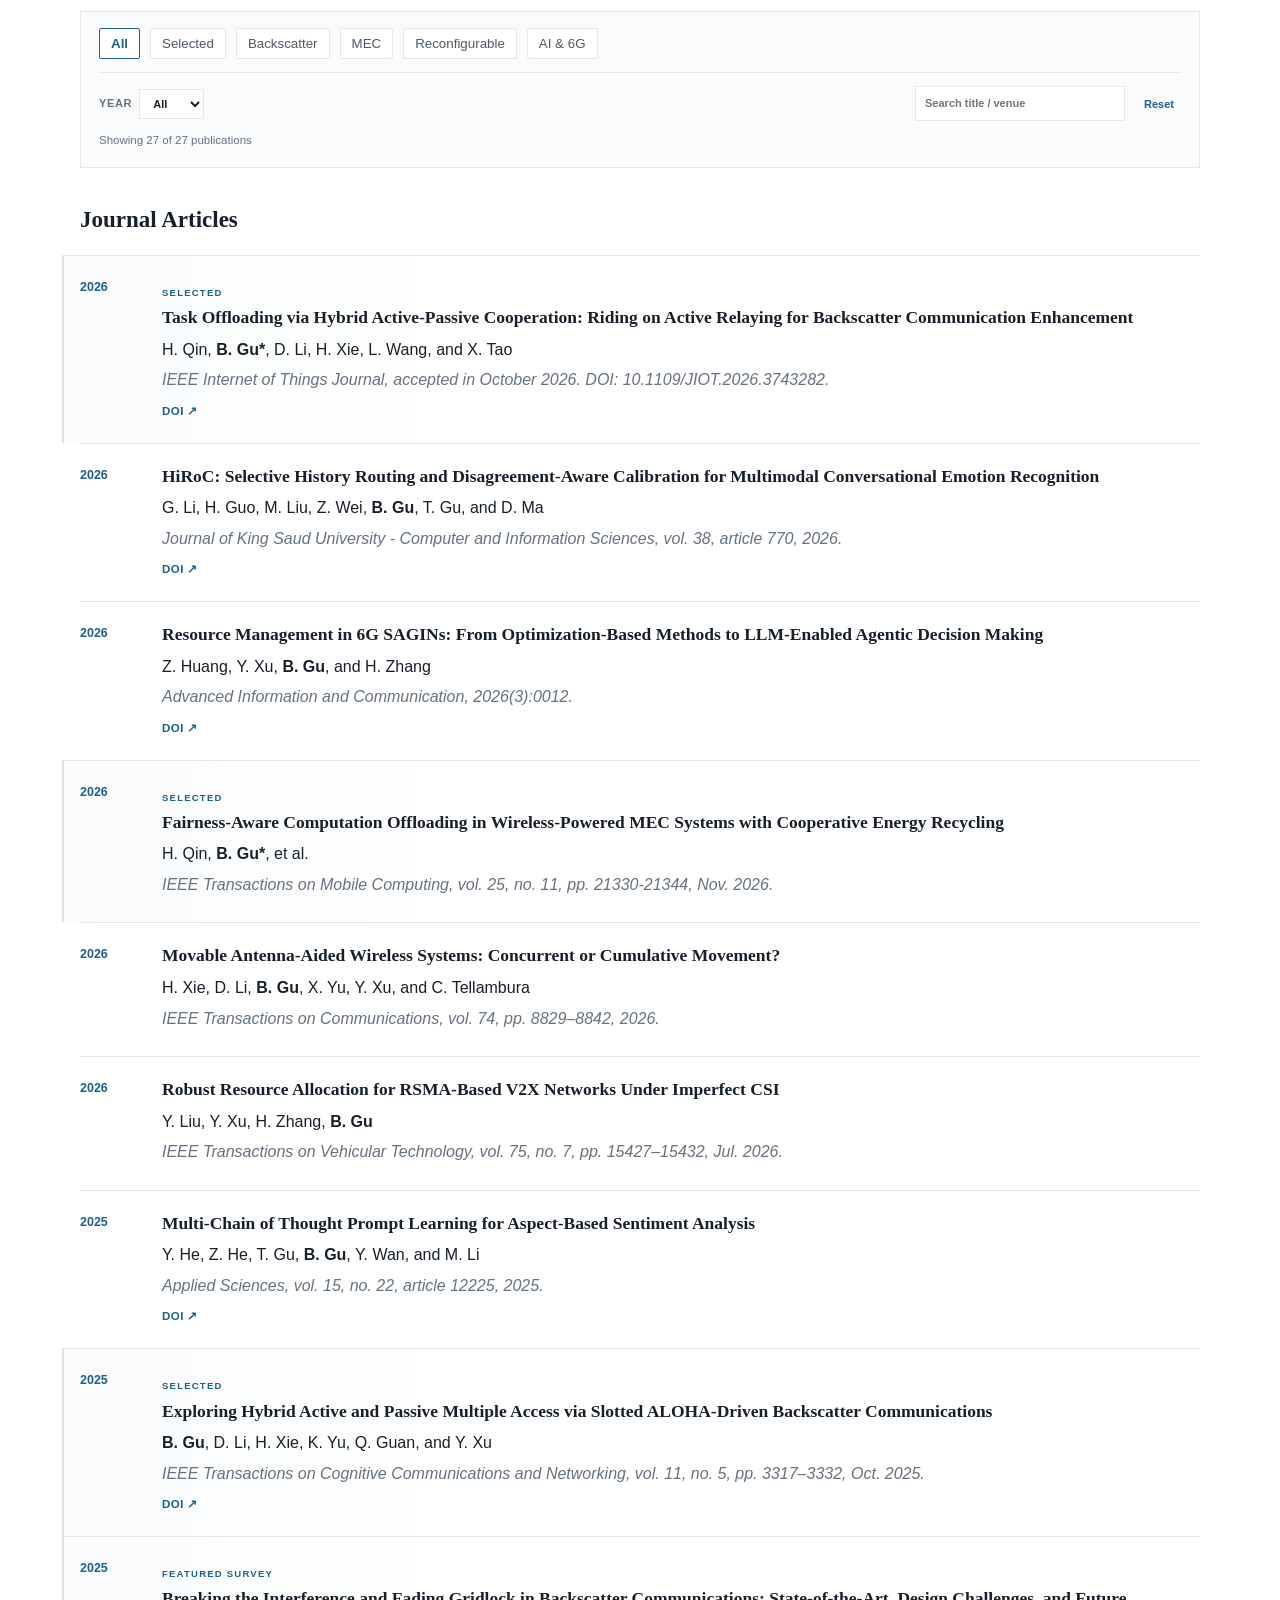
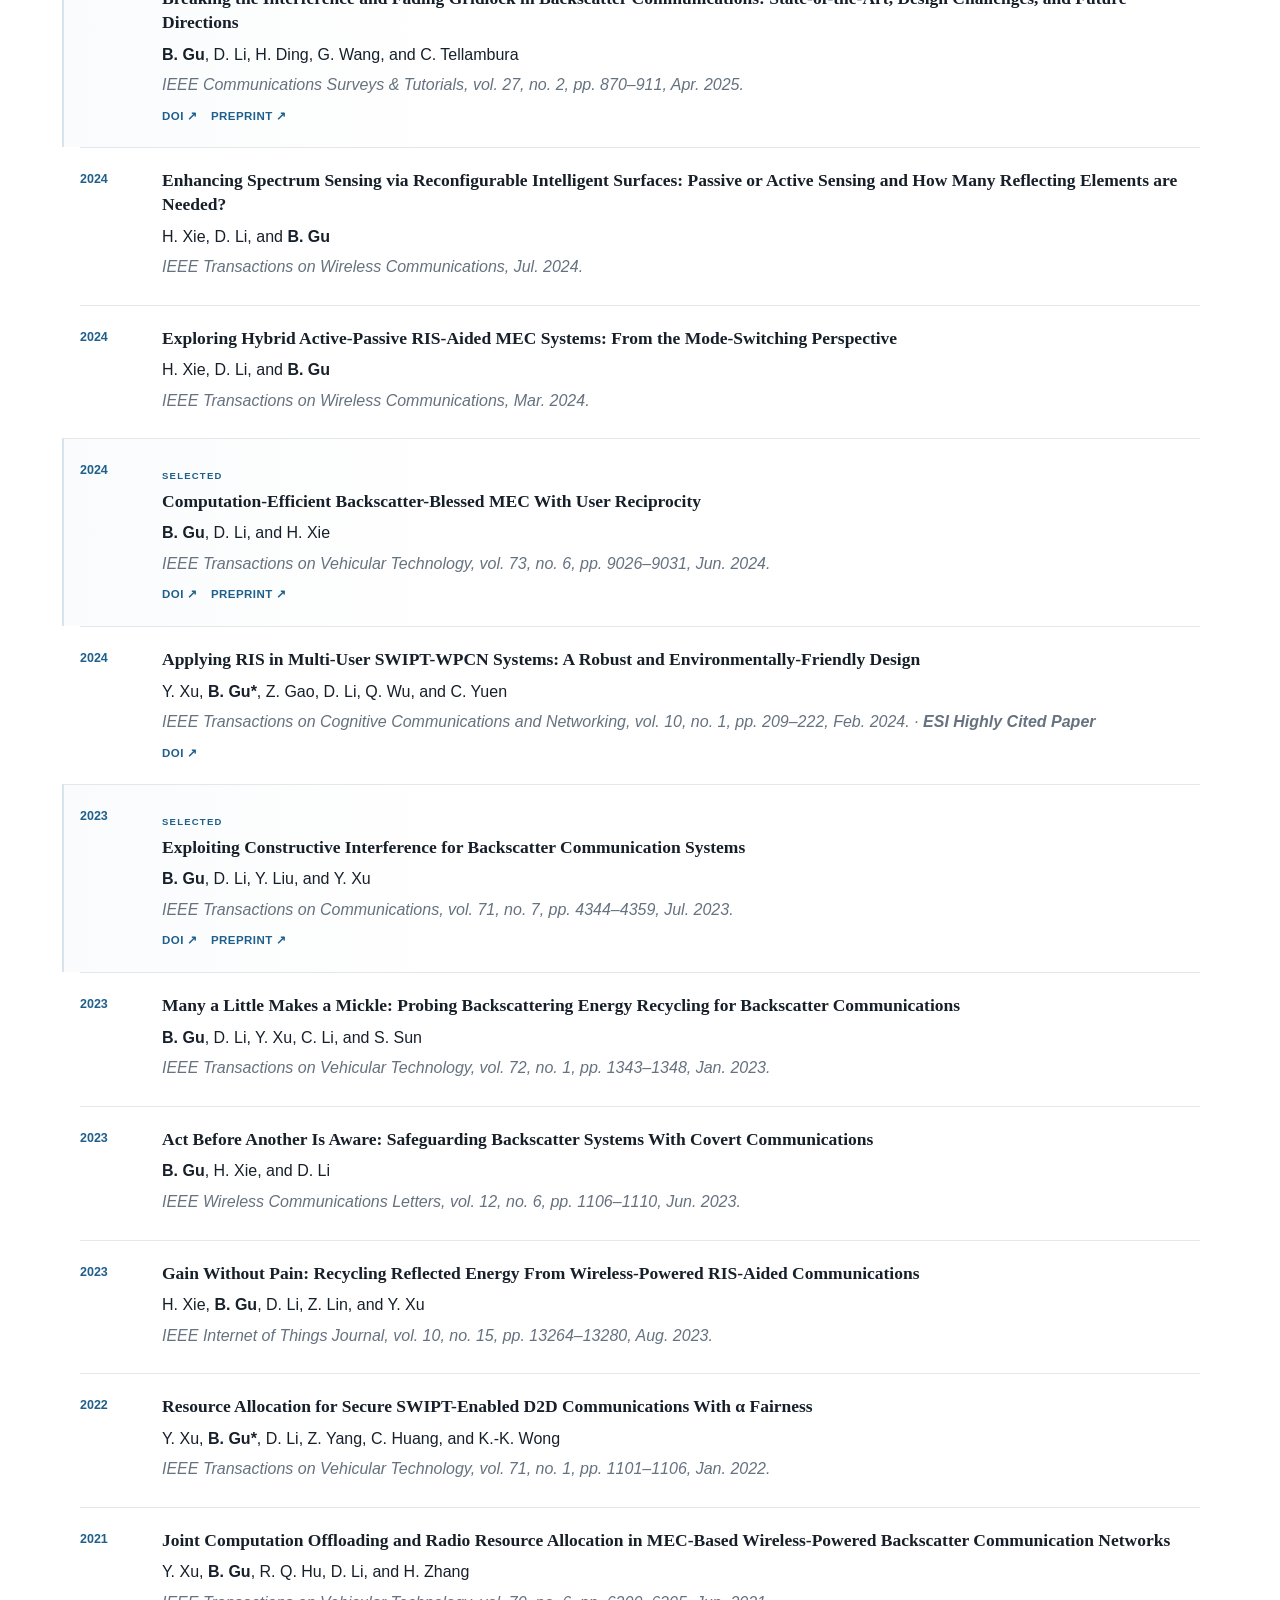
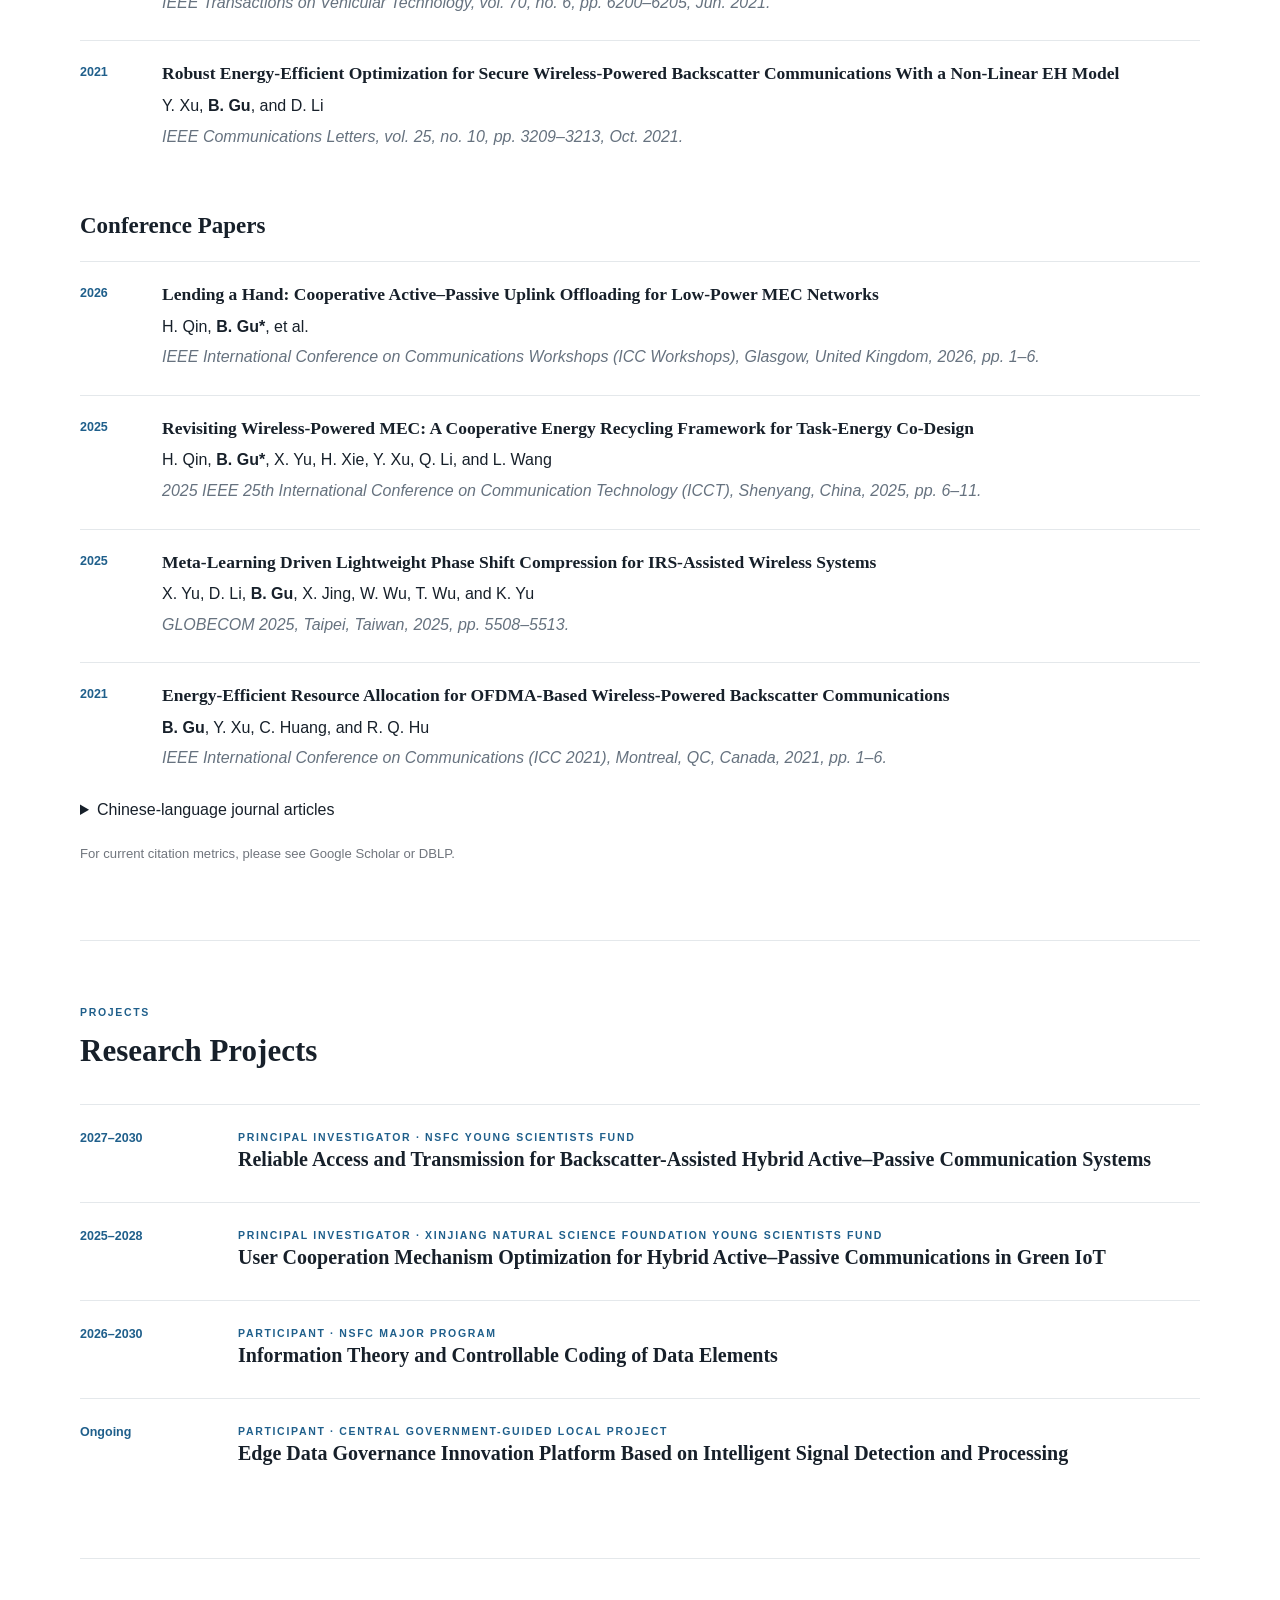
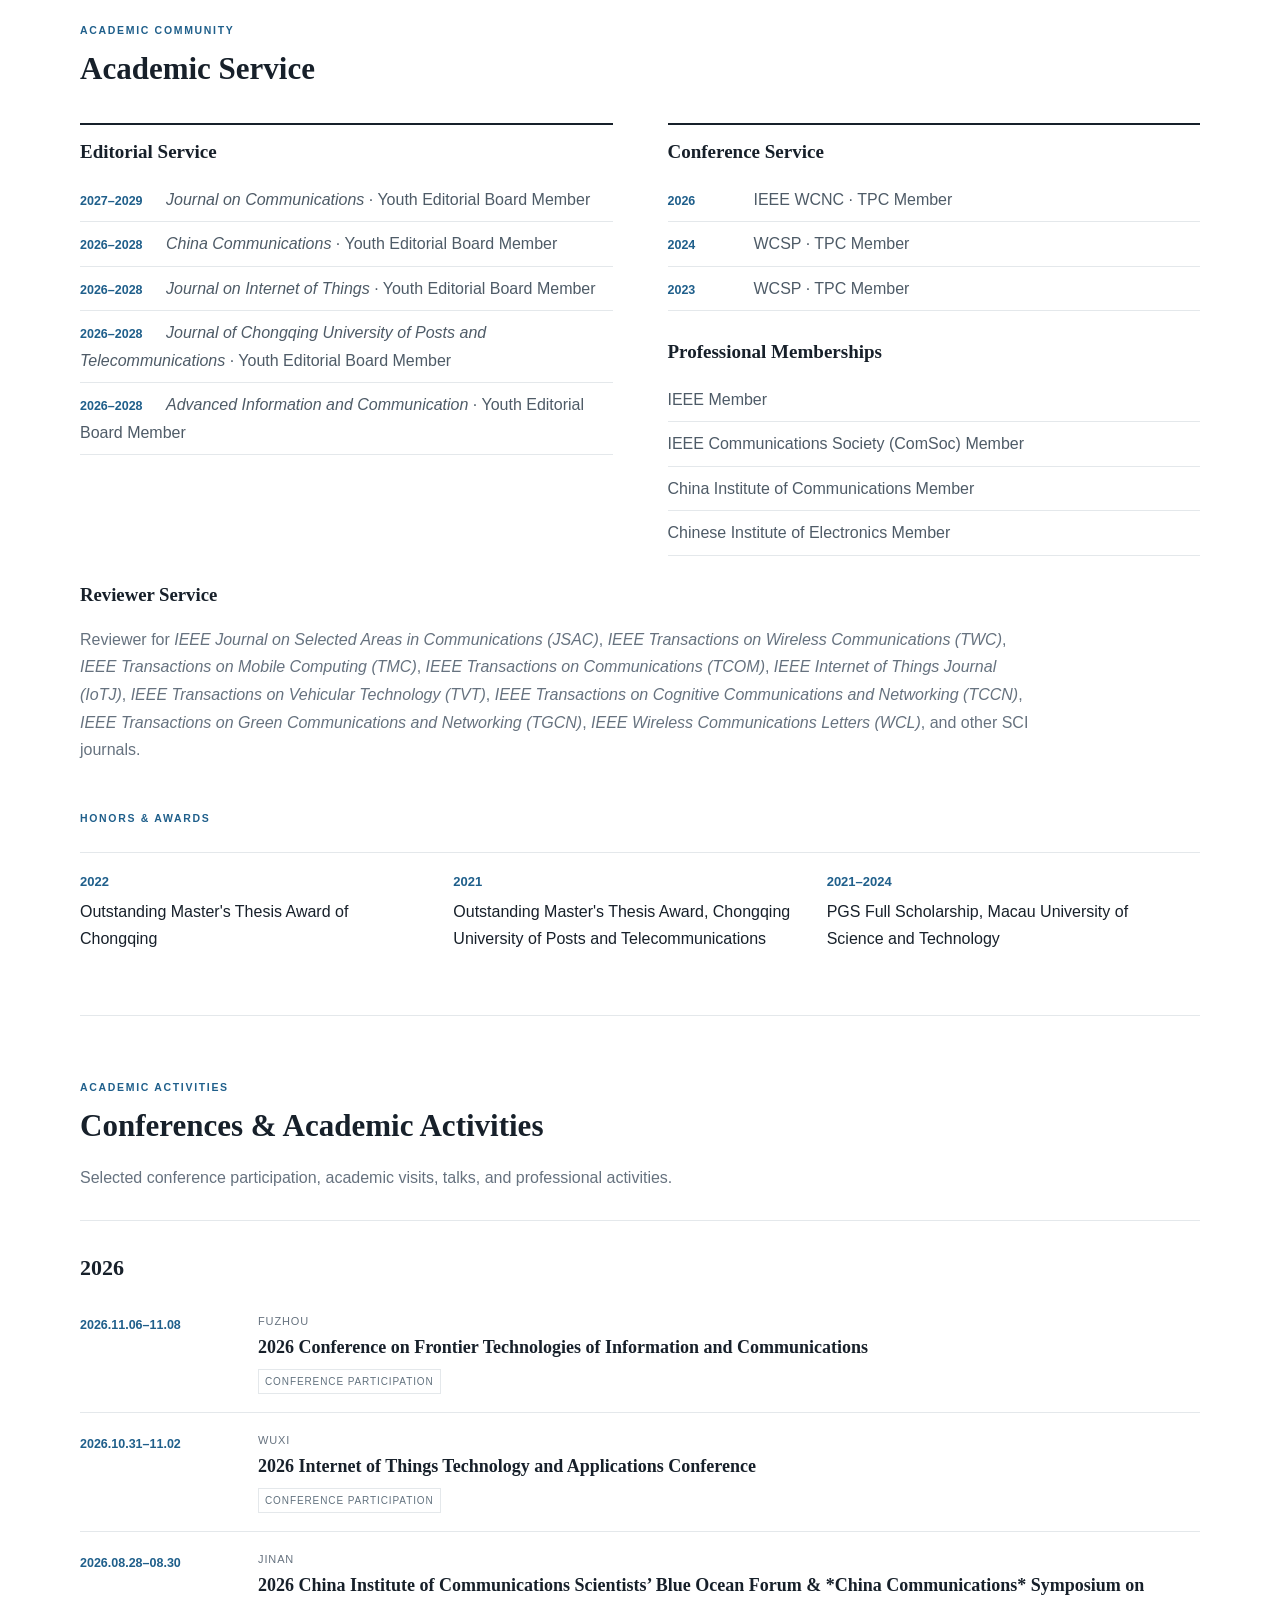
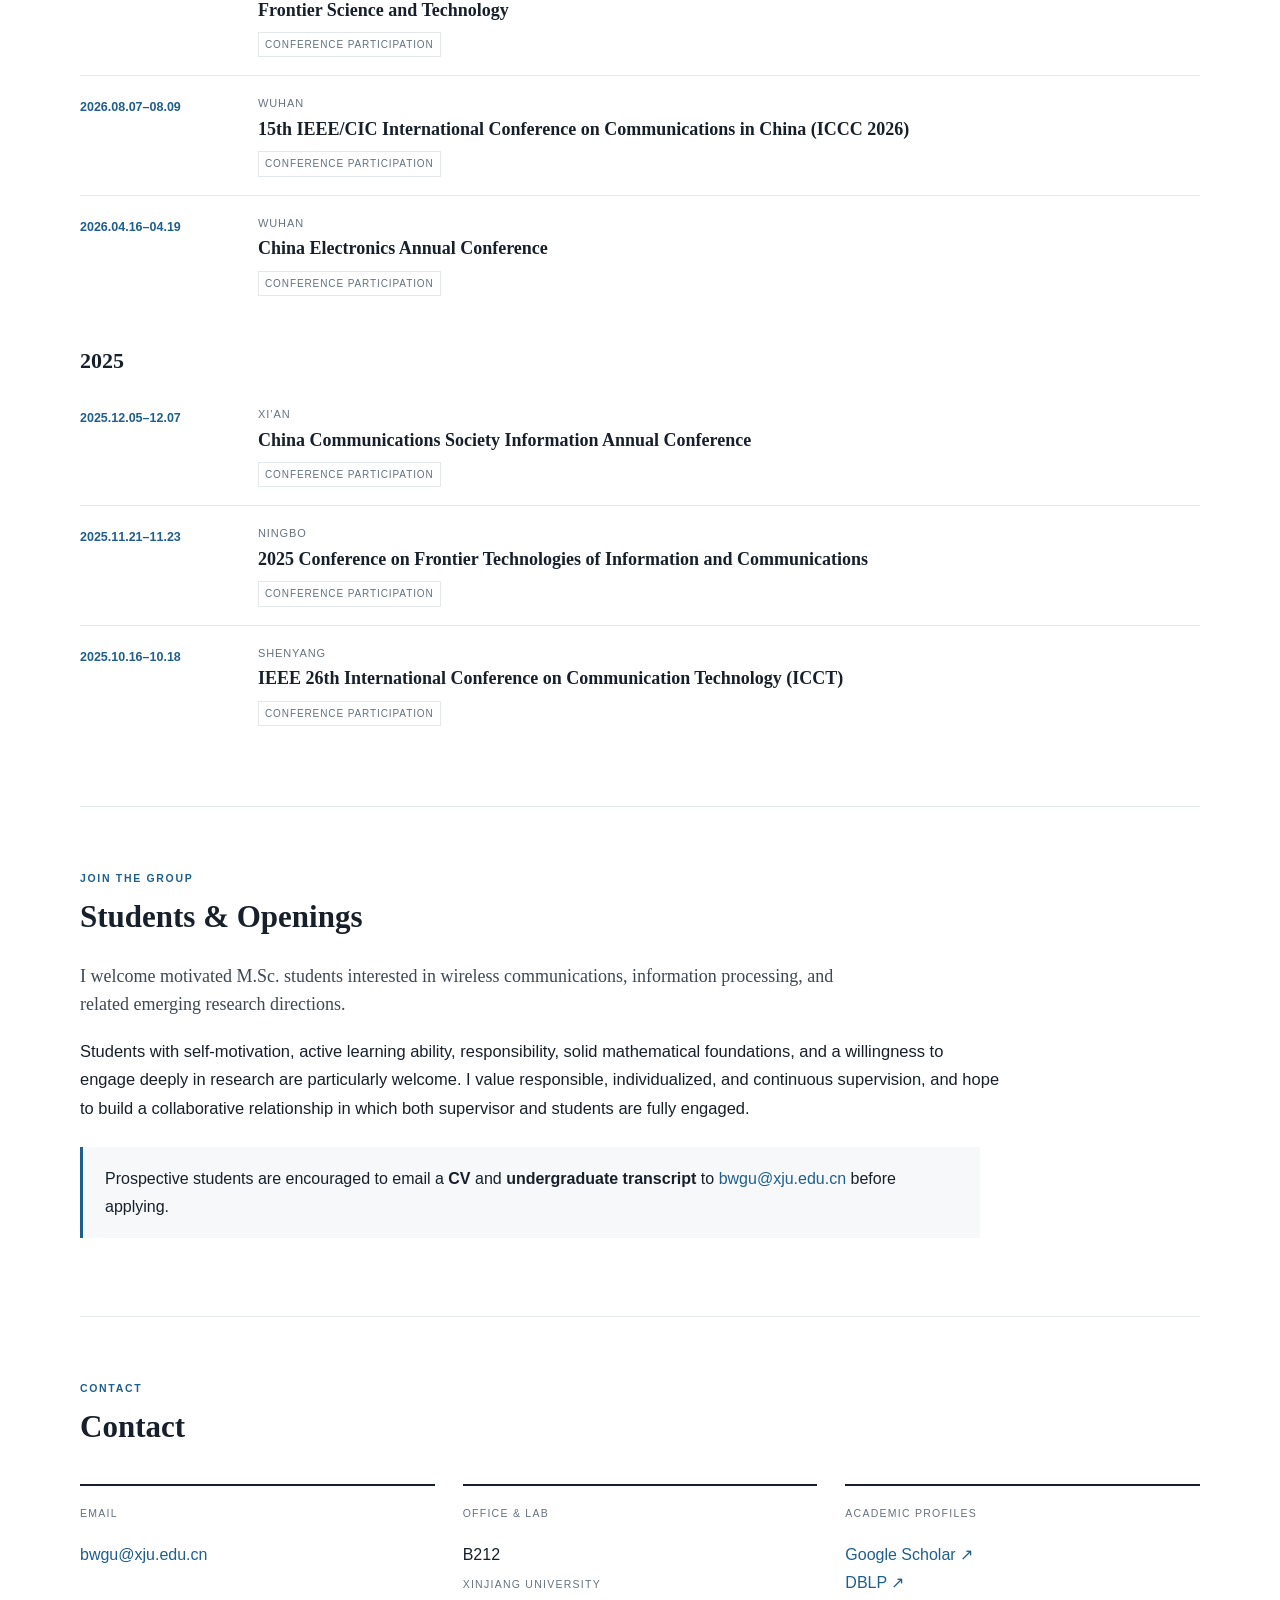
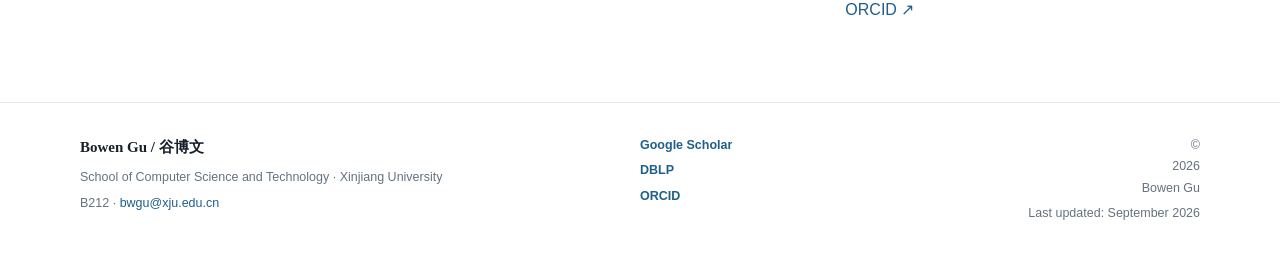
==== commit 28cddf3f: "1" ====
--- a/index.html
+++ b/index.html
@@ -15,4 +15,8 @@
 <section id="activities"><div class="kicker"><span data-lang="en">ACADEMIC ACTIVITIES</span><span data-lang="zh" hidden="">学术活动</span></div><h2><span data-lang="en">Conferences &amp; Academic Activities</span><span data-lang="zh" hidden="">会议与学术活动</span></h2><p class="section-intro" data-lang="en">Selected conference participation, academic visits, talks, and professional activities.</p><p class="section-intro" data-lang="zh" hidden="">记录参加的重要学术会议、学术访问、报告及相关专业活动。</p><div class="activities" id="activities-list"></div></section>
 <section id="students"><div class="kicker"><span data-lang="en">JOIN THE GROUP</span><span data-lang="zh" hidden="">学生与招生</span></div><h2><span data-lang="en">Students &amp; Openings</span><span data-lang="zh" hidden="">学生与招生</span></h2><p class="lead small" data-lang="en">I welcome motivated M.Sc. students interested in wireless communications, information processing, and related emerging research directions.</p><p class="lead small zh-copy" data-lang="zh" hidden="">面向校内外招收通信与信息系统、电子信息等相关方向硕士研究生，欢迎对无线通信、信息处理及相关前沿研究方向感兴趣的同学联系。</p><p class="wide" data-lang="en">Students with self-motivation, active learning ability, responsibility, solid mathematical foundations, and a willingness to engage deeply in research are particularly welcome. I value responsible, individualized, and continuous supervision, and hope to build a collaborative relationship in which both supervisor and students are fully engaged.</p><p class="wide zh-copy" data-lang="zh" hidden="">希望你具备较强的自驱力、主动学习能力和责任心，具有较为扎实的数学基础和良好的逻辑思维能力，并愿意持续投入科研。科研基础并非最重要，更看重持续学习、执行力、主动思考与积极沟通。在学生培养方面，重视认真负责、因材施教和全过程指导，希望师生彼此认真、共同投入、相互成就。</p><blockquote class="student-quote" data-lang="zh" hidden="">“希望师生之间是一个彼此认真、共同投入、相互成就的过程。”</blockquote><p class="callout"><span data-lang="en">Prospective students are encouraged to email a <strong>CV</strong> and <strong>undergraduate transcript</strong> to <a href="mailto:bwgu@xju.edu.cn">bwgu@xju.edu.cn</a> before applying.</span><span data-lang="zh" hidden="">有意加入课题组的同学，请在报考前将<strong>个人简历</strong>和<strong>本科成绩单</strong>发送至 <a href="mailto:bwgu@xju.edu.cn">bwgu@xju.edu.cn</a>。</span></p></section>
 <section id="contact"><div class="kicker"><span data-lang="en">CONTACT</span><span data-lang="zh" hidden="">联系方式</span></div><h2><span data-lang="en">Contact</span><span data-lang="zh" hidden="">联系方式</span></h2><div class="contact-grid"><div><span>Email</span><p><a href="mailto:bwgu@xju.edu.cn">bwgu@xju.edu.cn</a></p></div><div><span><span data-lang="en">Office &amp; Lab</span><span data-lang="zh" hidden="">办公室与实验室</span></span><p>B212<br/><span data-lang="en">Xinjiang University</span><span data-lang="zh" hidden="">新疆大学</span></p></div><div><span><span data-lang="en">Academic Profiles</span><span data-lang="zh" hidden="">学术主页</span></span><p><a href="https://scholar.google.com/citations?user=HVV62k4AAAAJ&amp;hl=en">Google Scholar ↗</a><br/><a href="https://dblp.org/pid/297/0855">DBLP ↗</a><br/><a href="https://orcid.org/0000-0001-9506-328X">ORCID ↗</a></p></div></div></section>
-</main><footer><div class="wrap footer-grid"><div><strong>Bowen Gu / 谷博文</strong><span data-lang="en">School of Computer Science and Technology · Xinjiang University</span><span data-lang="zh" hidden="">新疆大学 · 计算机科学与技术学院</span><span>B212 · <a href="mailto:bwgu@xju.edu.cn">bwgu@xju.edu.cn</a></span></div><div class="footer-links"><a href="https://scholar.google.com/citations?user=HVV62k4AAAAJ&amp;hl=en">Google Scholar</a><a href="https://dblp.org/pid/297/0855">DBLP</a><a href="https://orcid.org/0000-0001-9506-328X">ORCID</a></div><div class="footer-meta"><span>© <span id="year"></span> Bowen Gu</span><span data-lang="en">Last updated: September 2026</span><span data-lang="zh" hidden="">最后更新：2026年9月</span></div></div></footer><script src="data/news.js"></script><script src="data/publications.js"></script><script src="data/projects.js"></script><script src="data/service.js"></script><script src="data/activities.js"></script><script src="assets/main.js"></script></body></html>
+</main><footer><div class="wrap footer-grid"><div><strong>Bowen Gu / 谷博文</strong><span data-lang="en">School of Computer Science and Technology · Xinjiang University</span><span data-lang="zh" hidden="">新疆大学 · 计算机科学与技术学院</span><span>B212 · <a href="mailto:bwgu@xju.edu.cn">bwgu@xju.edu.cn</a></span></div><div class="footer-links"><a href="https://scholar.google.com/citations?user=HVV62k4AAAAJ&amp;hl=en">Google Scholar</a><a href="https://dblp.org/pid/297/0855">DBLP</a><a href="https://orcid.org/0000-0001-9506-328X">ORCID</a></div><div class="footer-meta"><span>© <span id="year"></span> Bowen Gu</span><span data-lang="en">Last updated: September 2026</span><span data-lang="zh" hidden="">最后更新：2026年9月</span></div></div></footer><script src="data/news.js"></script><script src="data/publications.js"></script><script src="data/projects.js"></script><script src="data/service.js"></script><script src="data/activities.js"></script><script src="assets/main.js"></script>
+<!-- GoatCounter analytics: records page visits; it does not display a public counter by itself. -->
+<script data-goatcounter="https://bwgu.goatcounter.com/count"
+        async src="https://gc.zgo.at/count.js"></script>
+</body></html>
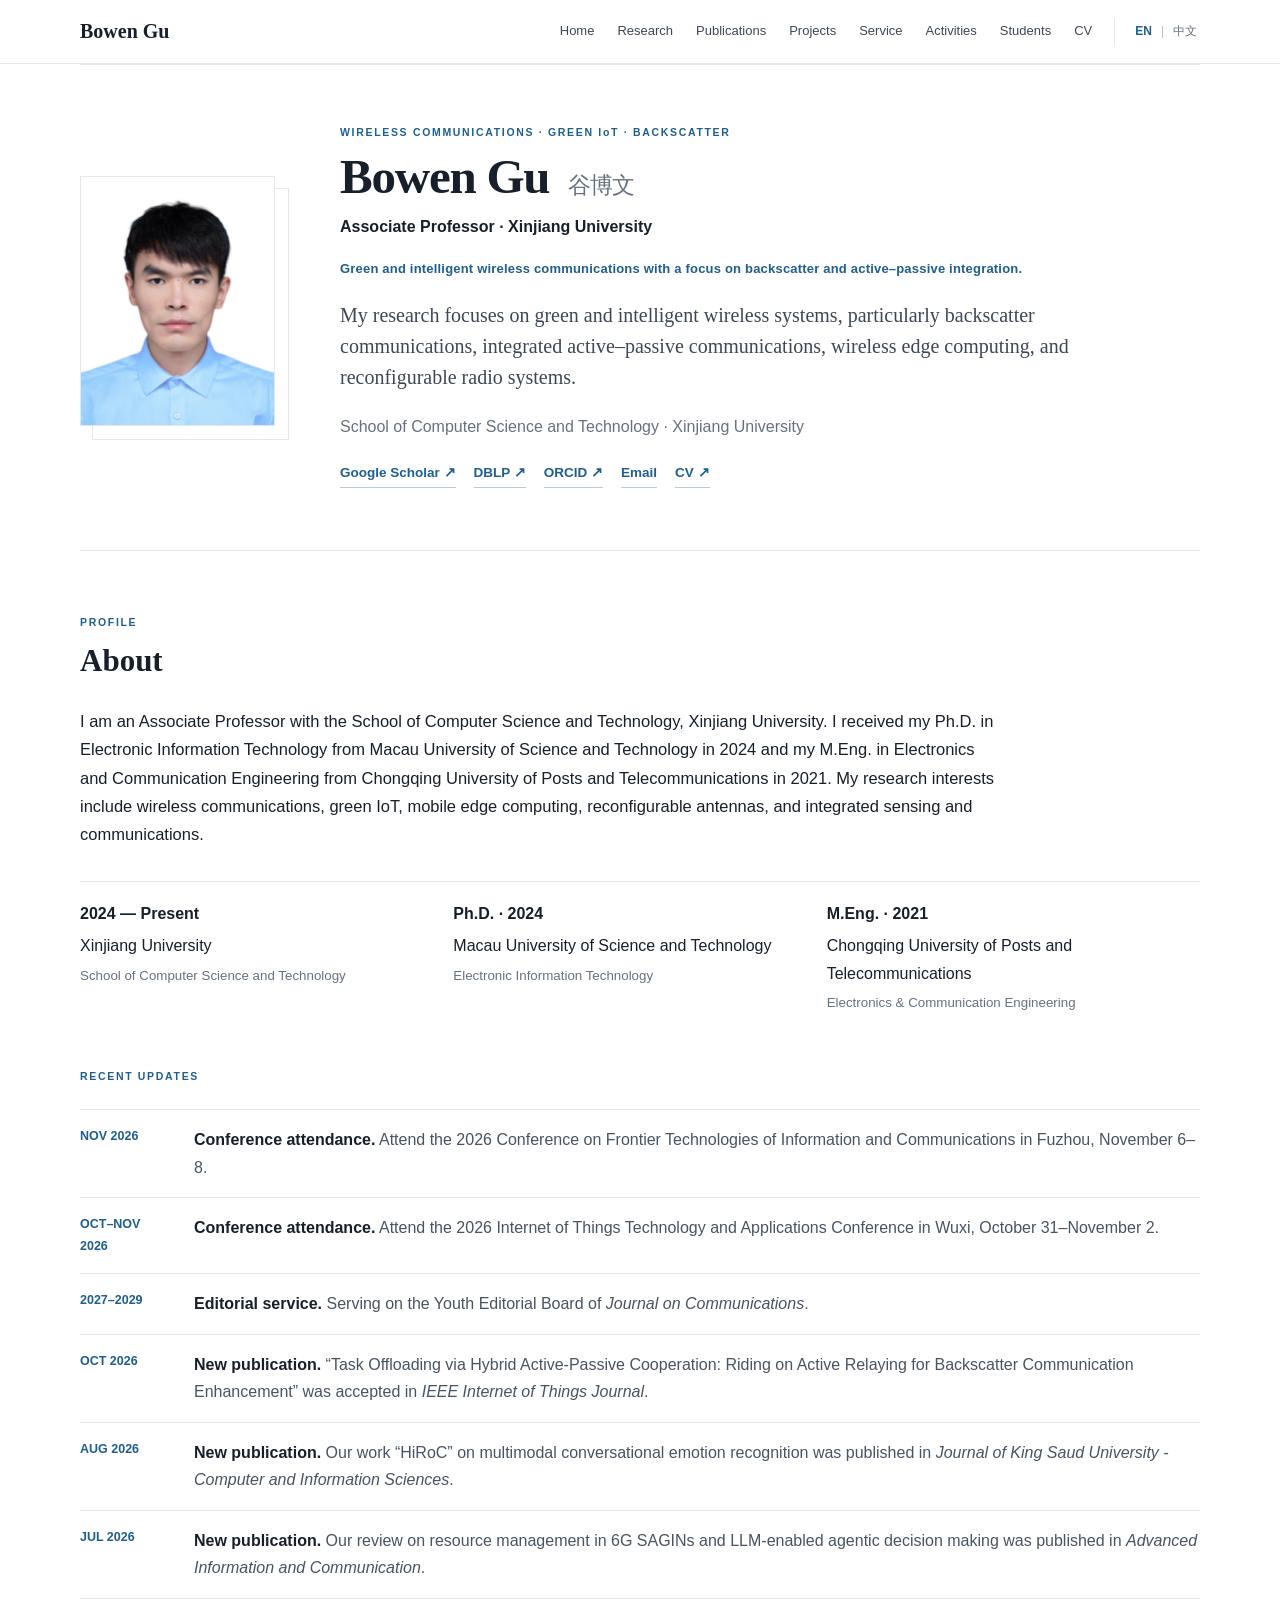
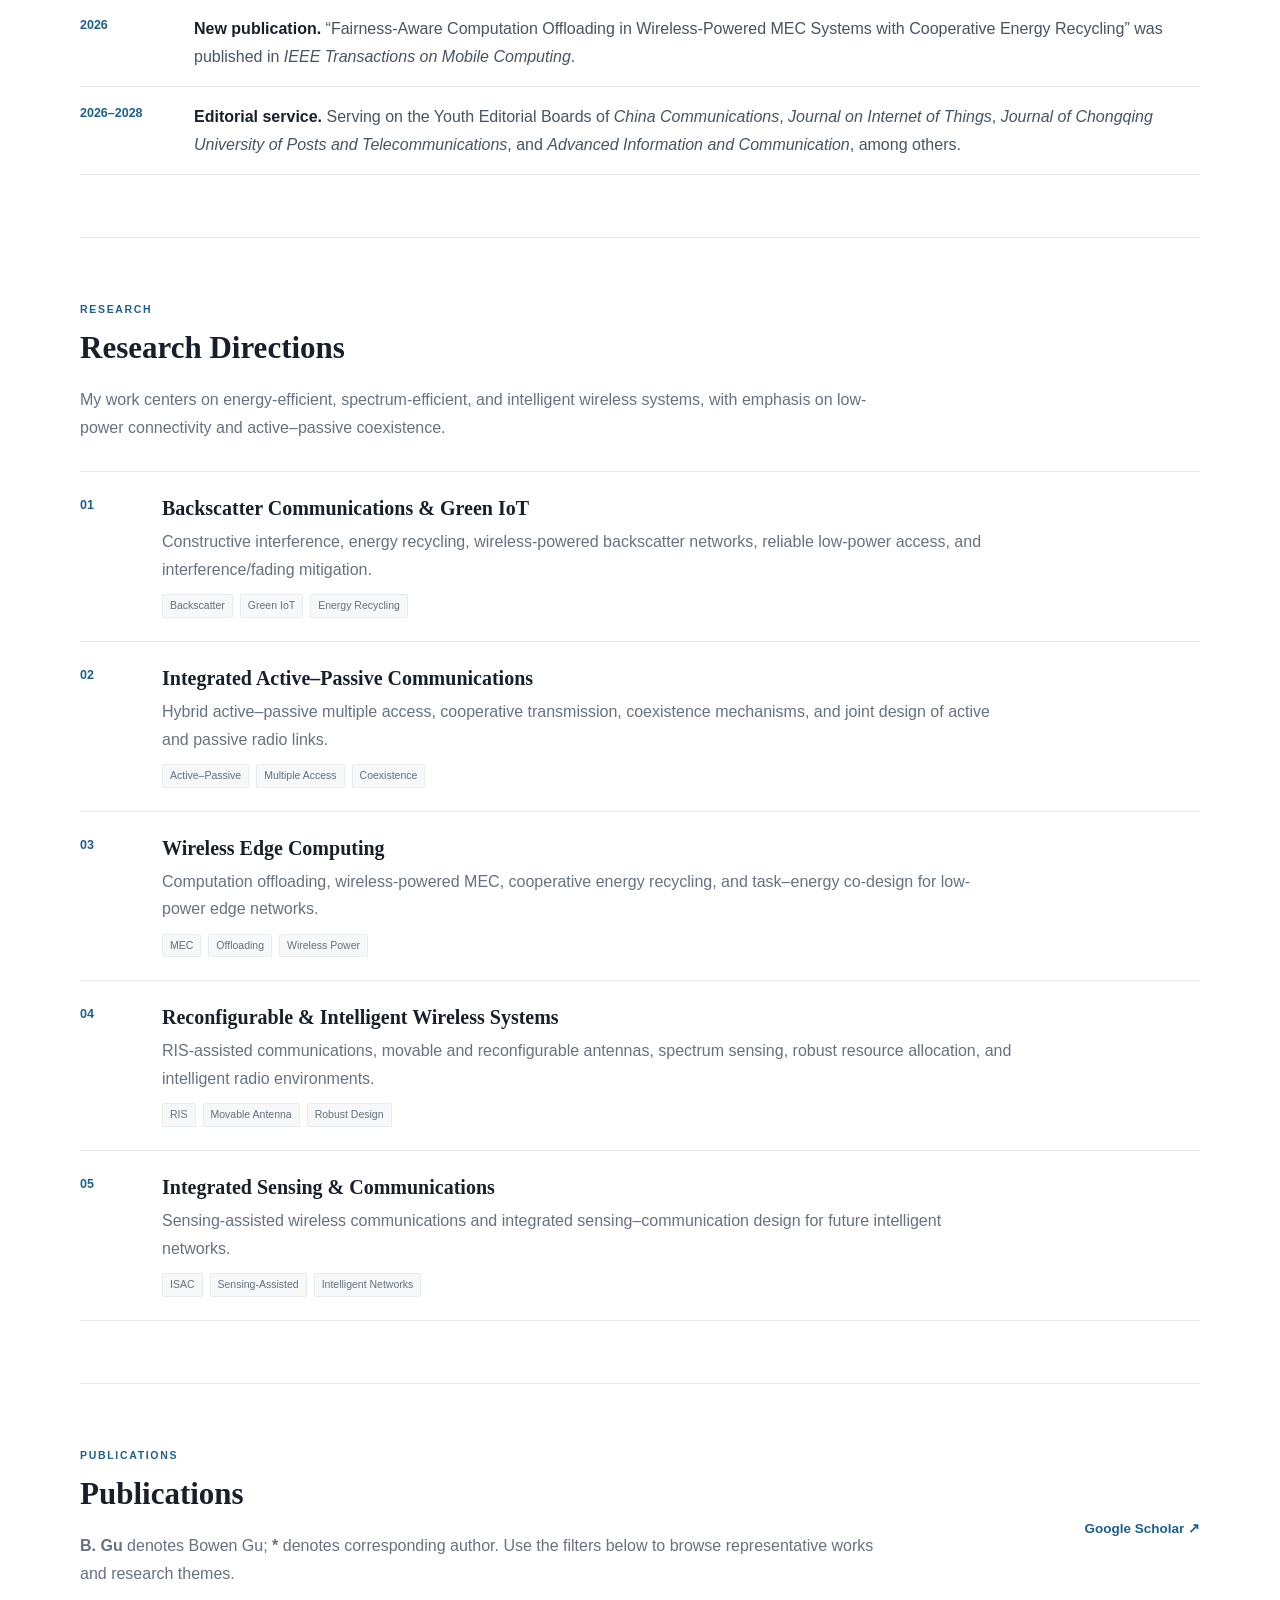
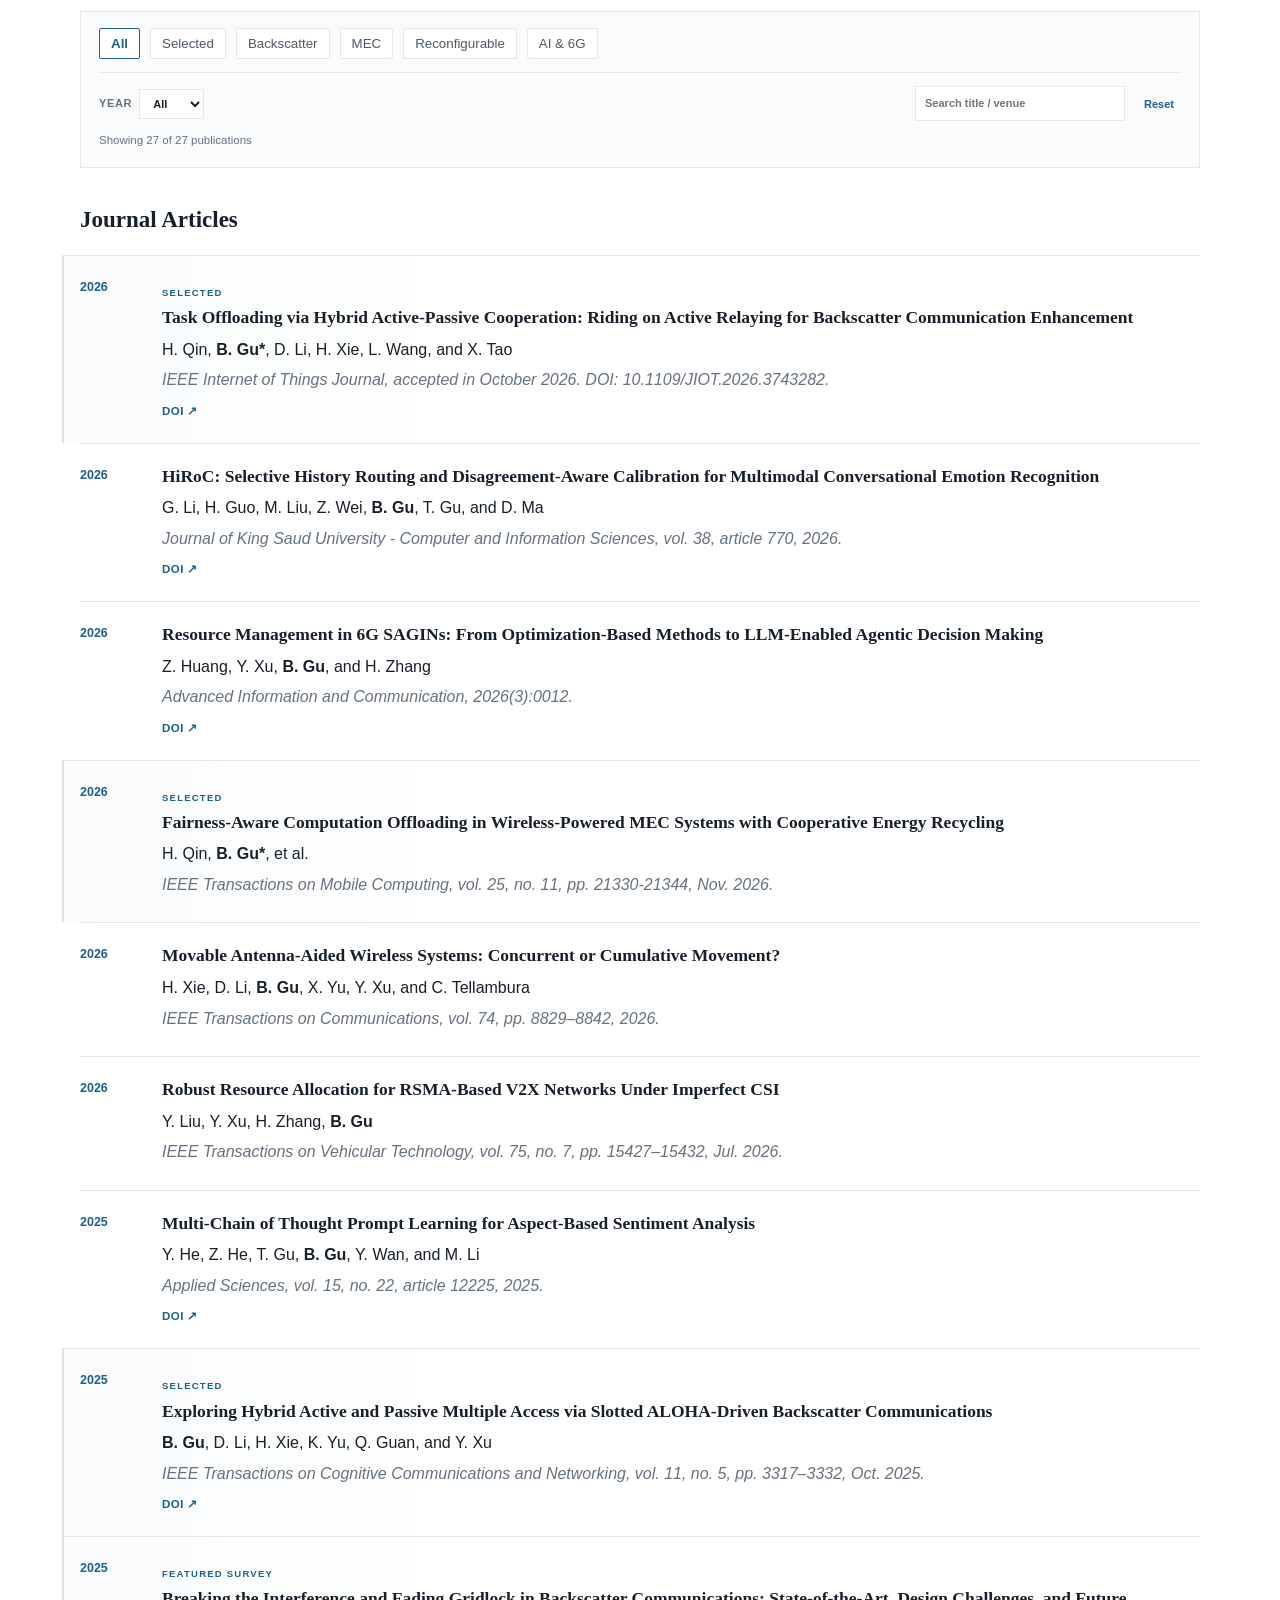
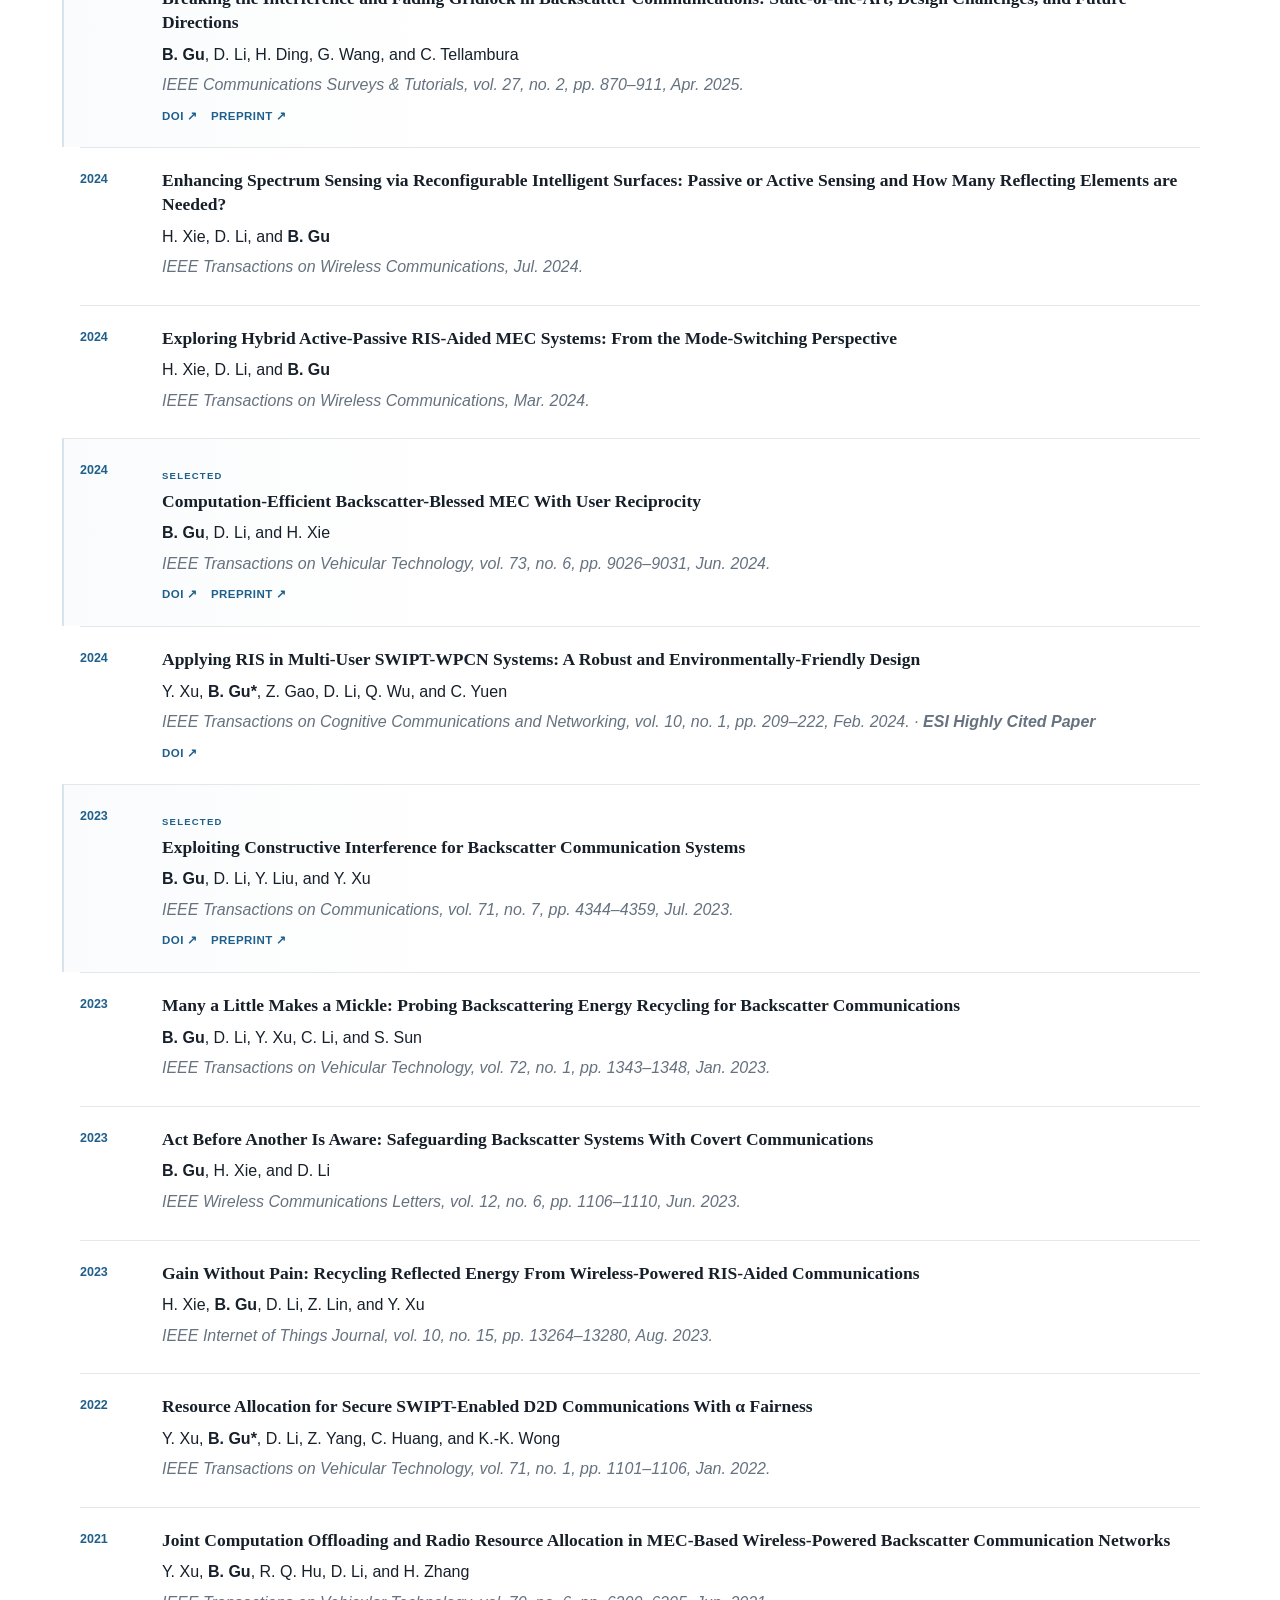
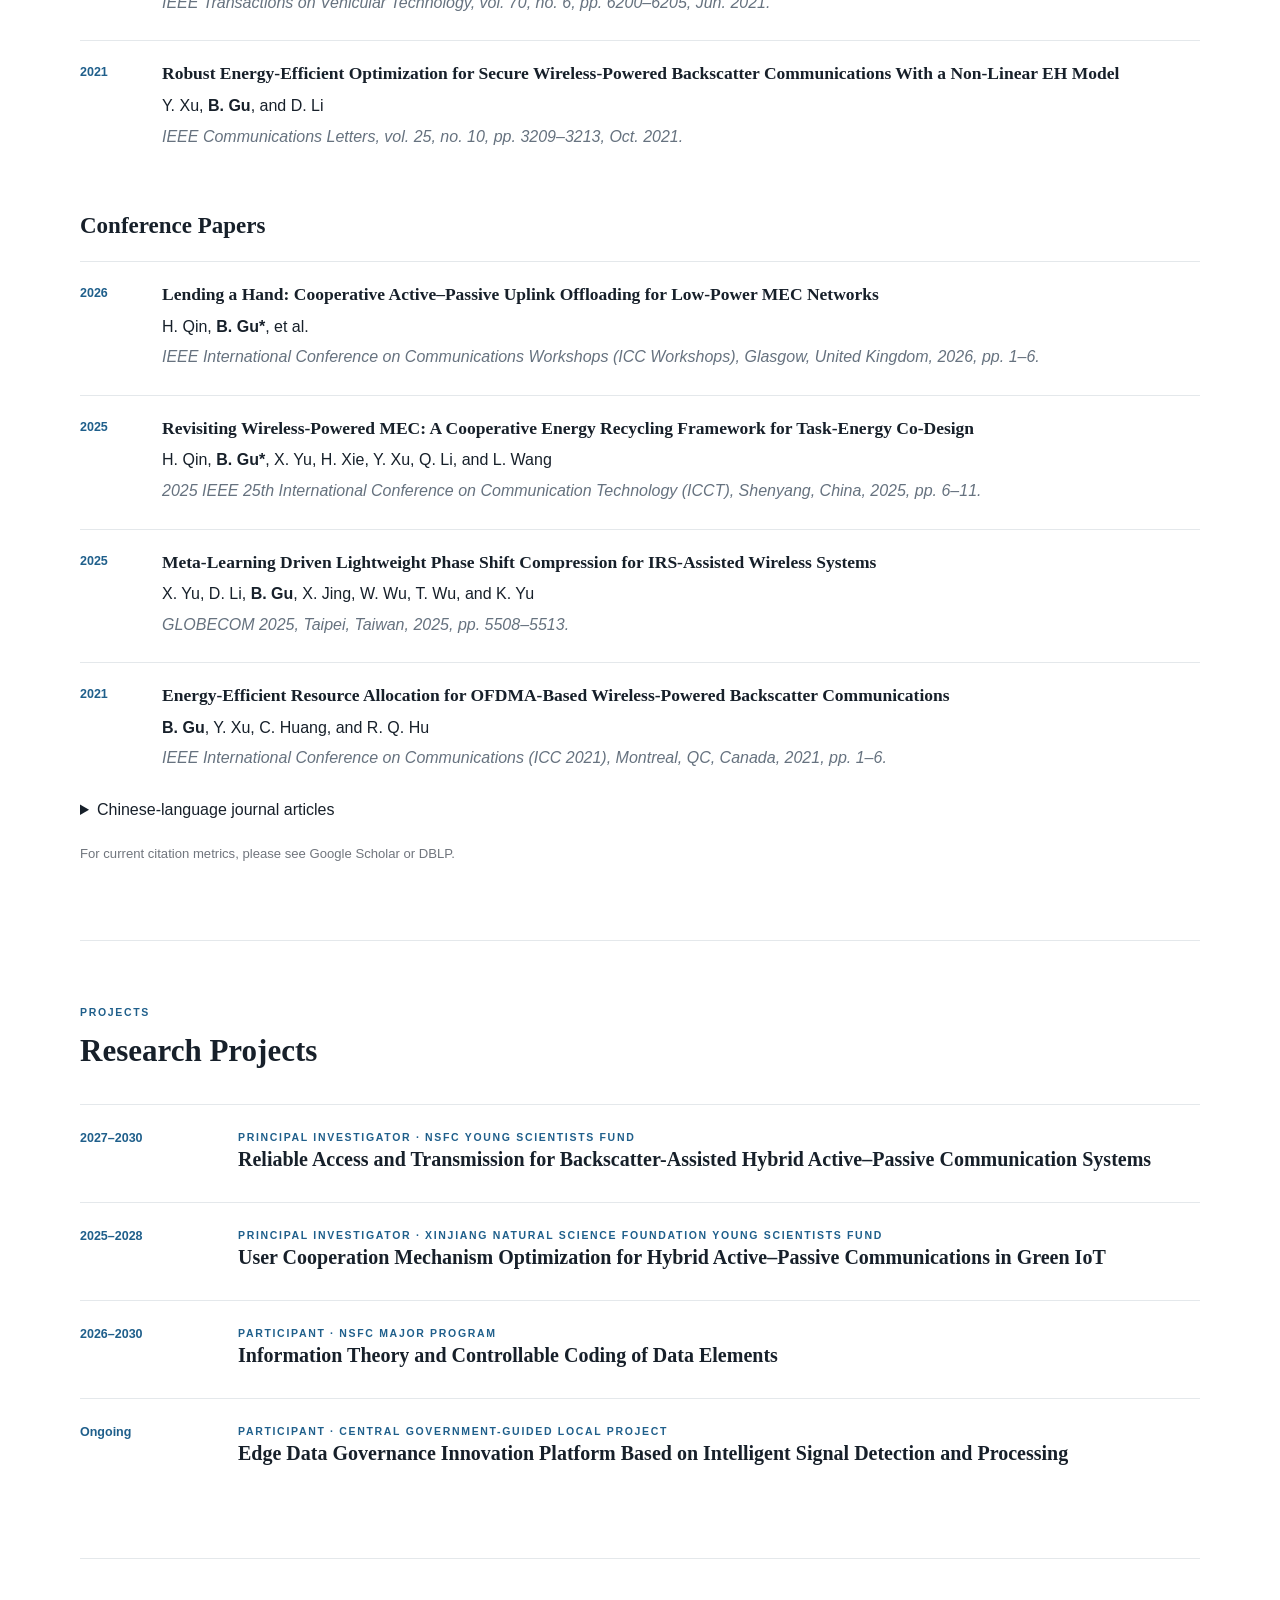
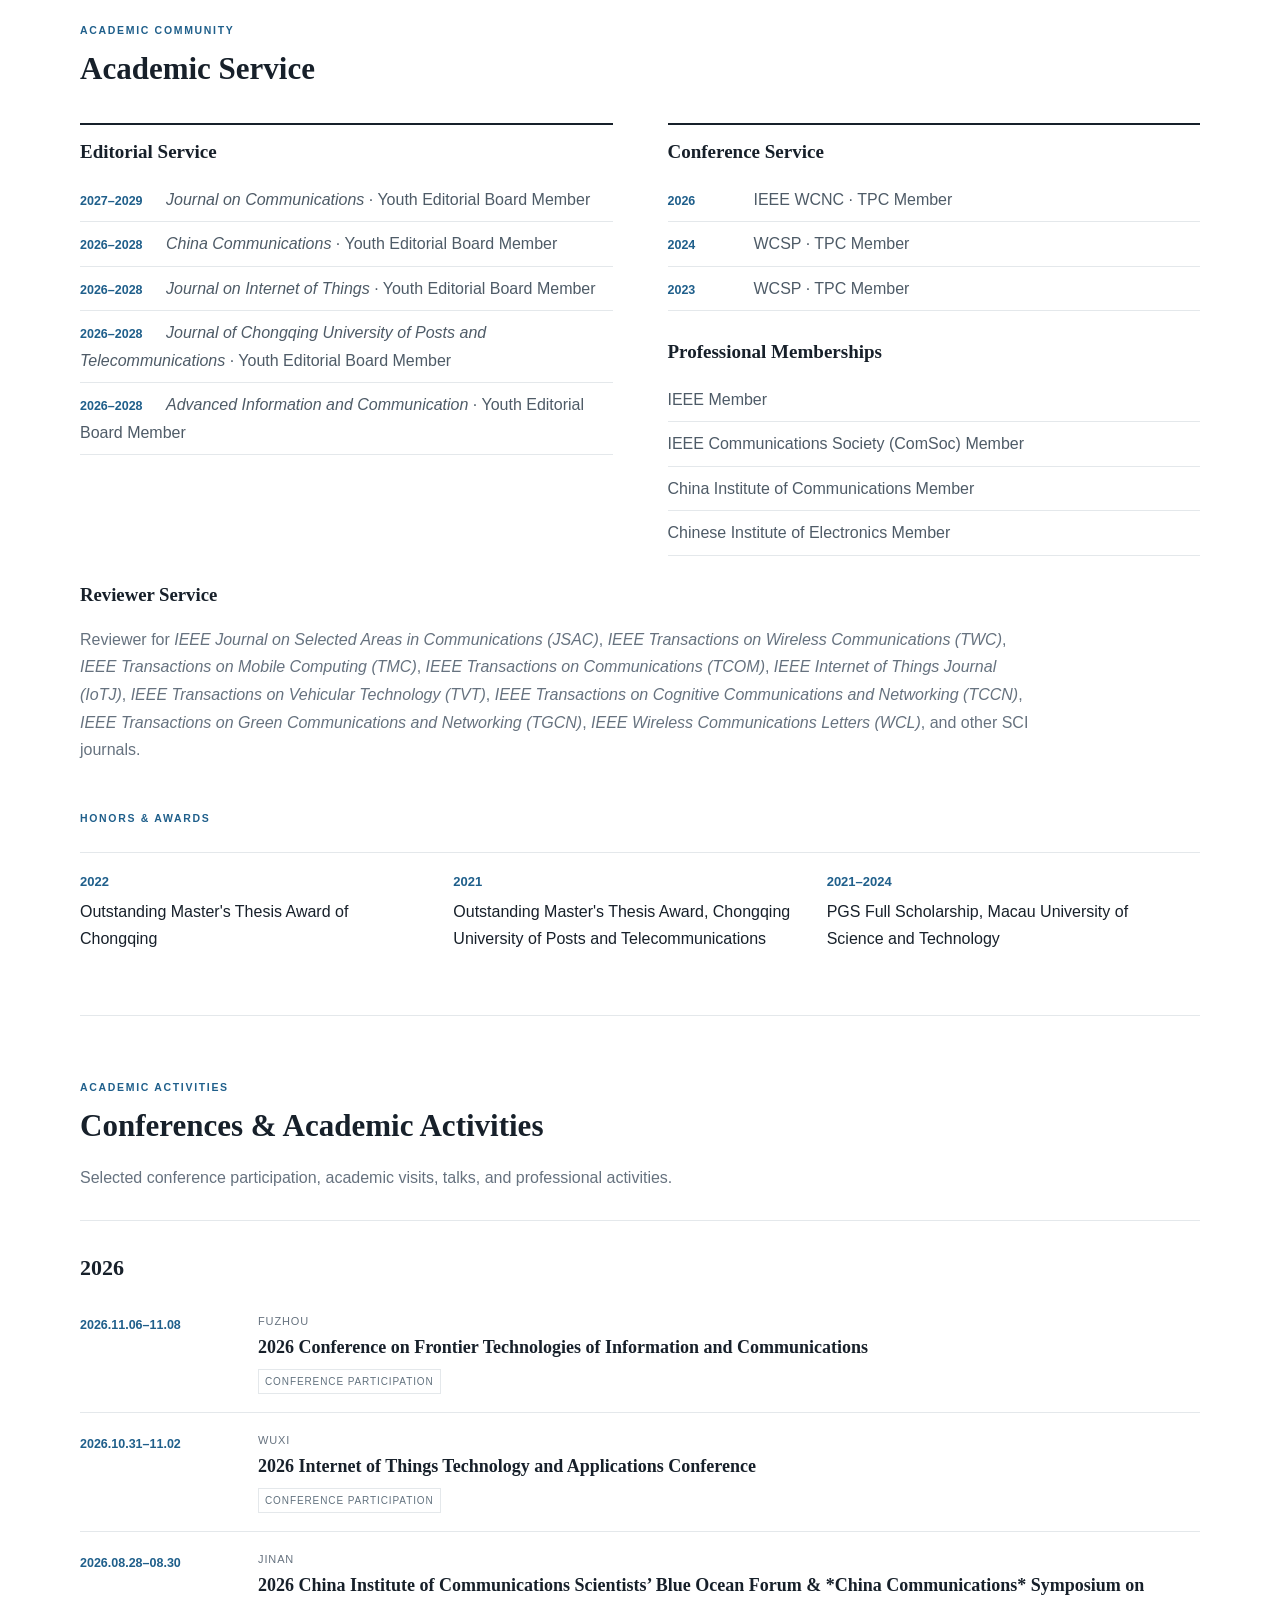
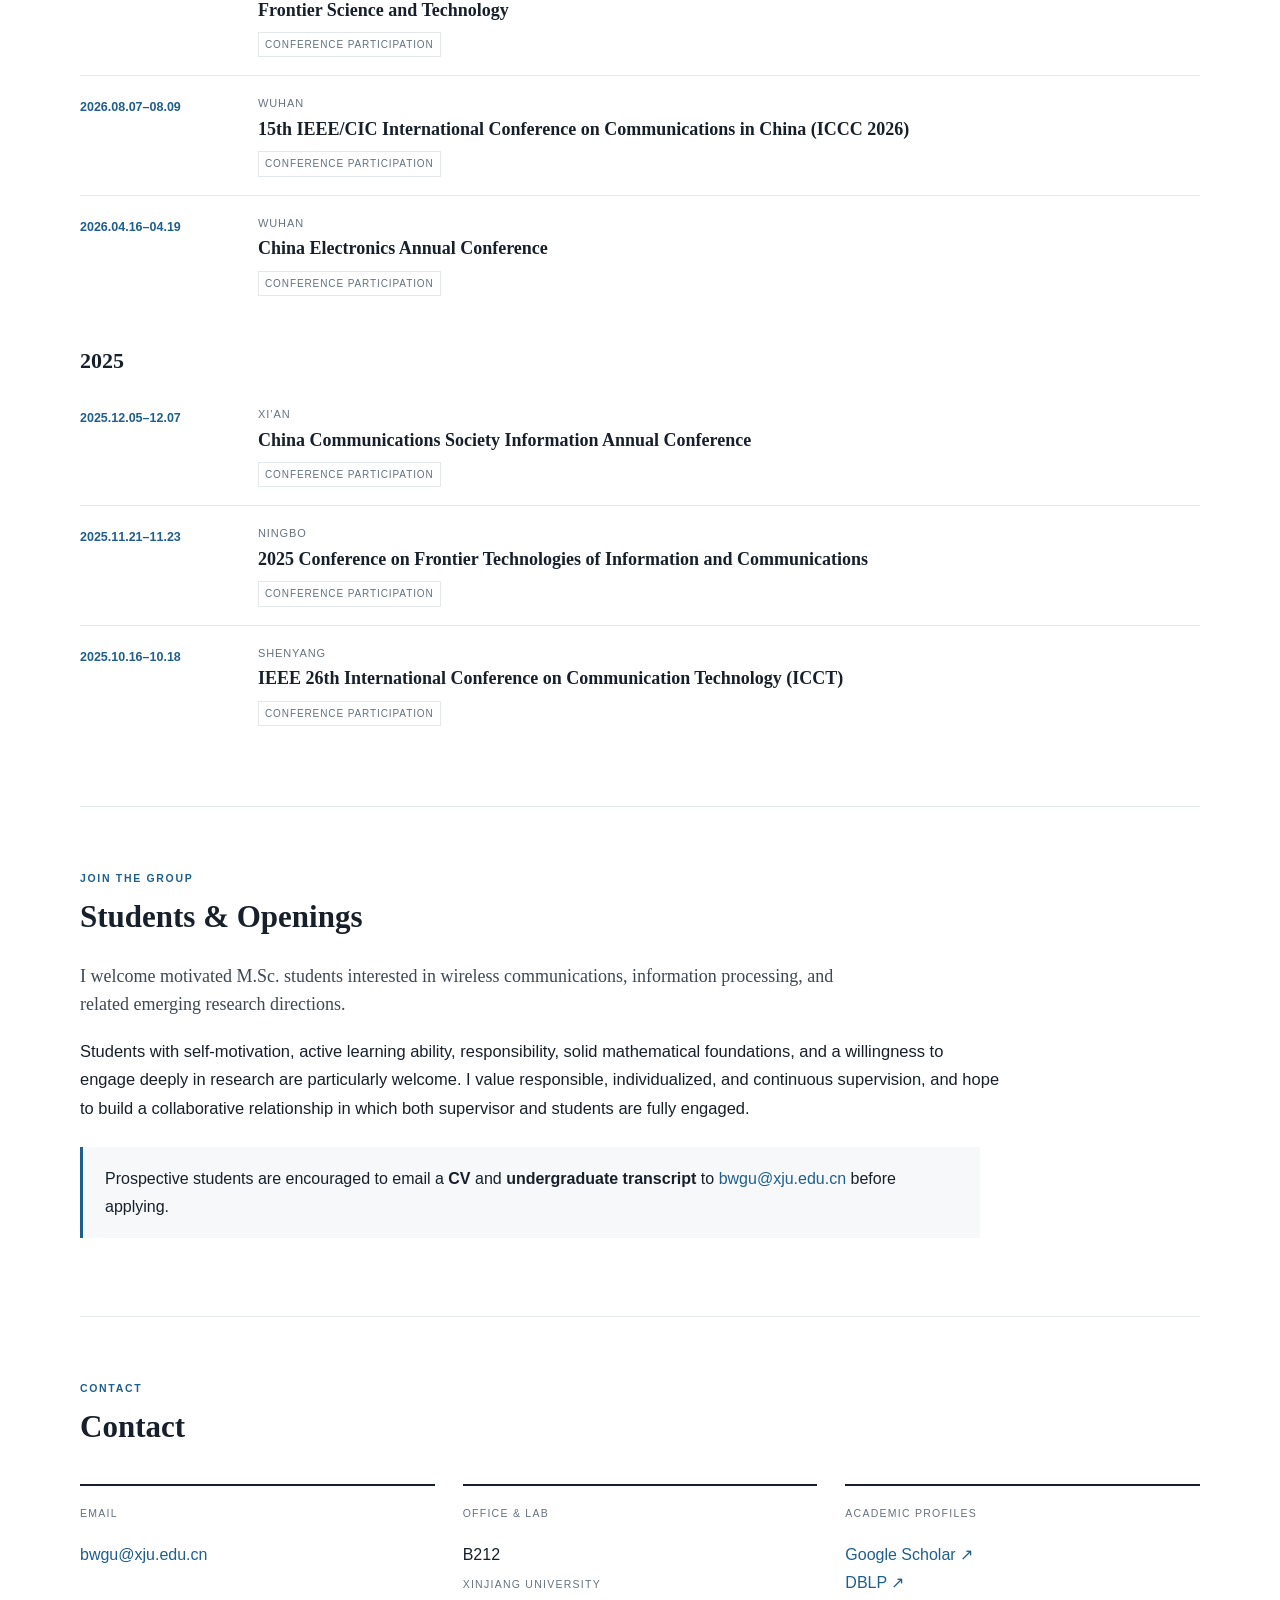
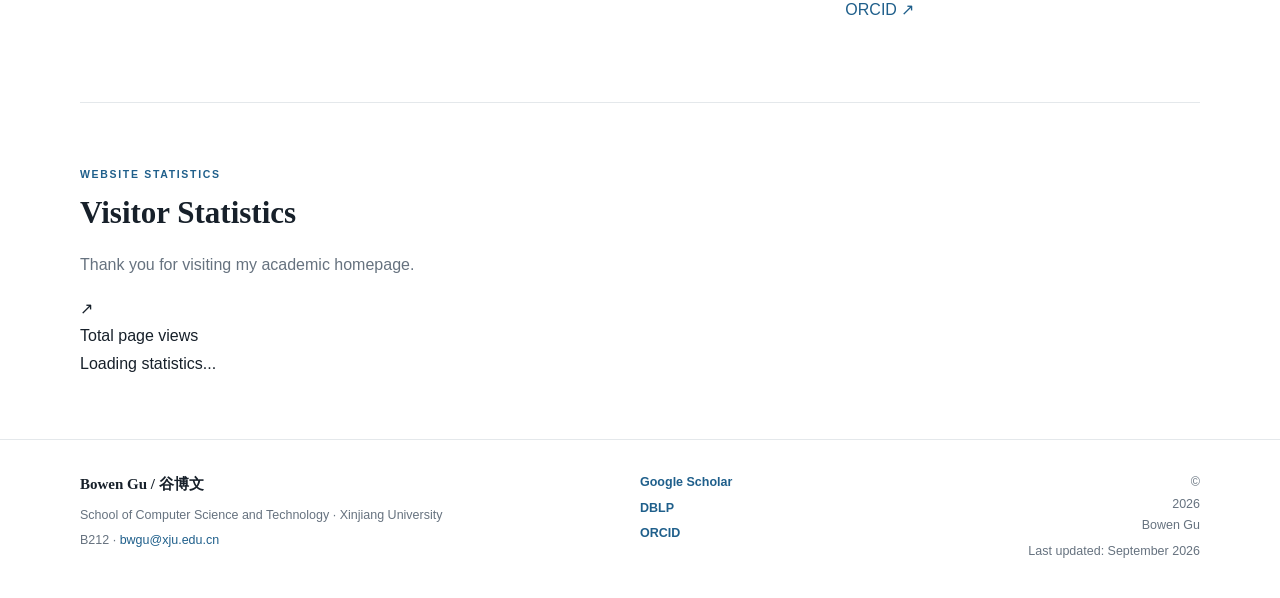
==== commit bfd43484: "Update index.html" ====
--- a/index.html
+++ b/index.html
@@ -15,8 +15,64 @@
 <section id="activities"><div class="kicker"><span data-lang="en">ACADEMIC ACTIVITIES</span><span data-lang="zh" hidden="">学术活动</span></div><h2><span data-lang="en">Conferences &amp; Academic Activities</span><span data-lang="zh" hidden="">会议与学术活动</span></h2><p class="section-intro" data-lang="en">Selected conference participation, academic visits, talks, and professional activities.</p><p class="section-intro" data-lang="zh" hidden="">记录参加的重要学术会议、学术访问、报告及相关专业活动。</p><div class="activities" id="activities-list"></div></section>
 <section id="students"><div class="kicker"><span data-lang="en">JOIN THE GROUP</span><span data-lang="zh" hidden="">学生与招生</span></div><h2><span data-lang="en">Students &amp; Openings</span><span data-lang="zh" hidden="">学生与招生</span></h2><p class="lead small" data-lang="en">I welcome motivated M.Sc. students interested in wireless communications, information processing, and related emerging research directions.</p><p class="lead small zh-copy" data-lang="zh" hidden="">面向校内外招收通信与信息系统、电子信息等相关方向硕士研究生，欢迎对无线通信、信息处理及相关前沿研究方向感兴趣的同学联系。</p><p class="wide" data-lang="en">Students with self-motivation, active learning ability, responsibility, solid mathematical foundations, and a willingness to engage deeply in research are particularly welcome. I value responsible, individualized, and continuous supervision, and hope to build a collaborative relationship in which both supervisor and students are fully engaged.</p><p class="wide zh-copy" data-lang="zh" hidden="">希望你具备较强的自驱力、主动学习能力和责任心，具有较为扎实的数学基础和良好的逻辑思维能力，并愿意持续投入科研。科研基础并非最重要，更看重持续学习、执行力、主动思考与积极沟通。在学生培养方面，重视认真负责、因材施教和全过程指导，希望师生彼此认真、共同投入、相互成就。</p><blockquote class="student-quote" data-lang="zh" hidden="">“希望师生之间是一个彼此认真、共同投入、相互成就的过程。”</blockquote><p class="callout"><span data-lang="en">Prospective students are encouraged to email a <strong>CV</strong> and <strong>undergraduate transcript</strong> to <a href="mailto:bwgu@xju.edu.cn">bwgu@xju.edu.cn</a> before applying.</span><span data-lang="zh" hidden="">有意加入课题组的同学，请在报考前将<strong>个人简历</strong>和<strong>本科成绩单</strong>发送至 <a href="mailto:bwgu@xju.edu.cn">bwgu@xju.edu.cn</a>。</span></p></section>
 <section id="contact"><div class="kicker"><span data-lang="en">CONTACT</span><span data-lang="zh" hidden="">联系方式</span></div><h2><span data-lang="en">Contact</span><span data-lang="zh" hidden="">联系方式</span></h2><div class="contact-grid"><div><span>Email</span><p><a href="mailto:bwgu@xju.edu.cn">bwgu@xju.edu.cn</a></p></div><div><span><span data-lang="en">Office &amp; Lab</span><span data-lang="zh" hidden="">办公室与实验室</span></span><p>B212<br/><span data-lang="en">Xinjiang University</span><span data-lang="zh" hidden="">新疆大学</span></p></div><div><span><span data-lang="en">Academic Profiles</span><span data-lang="zh" hidden="">学术主页</span></span><p><a href="https://scholar.google.com/citations?user=HVV62k4AAAAJ&amp;hl=en">Google Scholar ↗</a><br/><a href="https://dblp.org/pid/297/0855">DBLP ↗</a><br/><a href="https://orcid.org/0000-0001-9506-328X">ORCID ↗</a></p></div></div></section>
+
+<section id="visitor-statistics">
+  <div class="kicker">
+    <span data-lang="en">WEBSITE STATISTICS</span>
+    <span data-lang="zh" hidden>网站访问统计</span>
+  </div>
+
+  <h2>
+    <span data-lang="en">Visitor Statistics</span>
+    <span data-lang="zh" hidden>访客统计</span>
+  </h2>
+
+  <p class="section-intro">
+    <span data-lang="en">
+      Thank you for visiting my academic homepage.
+    </span>
+    <span data-lang="zh" hidden>
+      感谢访问我的个人学术主页。
+    </span>
+  </p>
+
+  <div class="visitor-counter">
+    <span class="visitor-icon">↗</span>
+    <div>
+      <div class="visitor-label">
+        <span data-lang="en">Total page views</span>
+        <span data-lang="zh" hidden>累计访问量</span>
+      </div>
+      <div id="visitor-count">
+        <span data-lang="en">Loading statistics...</span>
+        <span data-lang="zh" hidden>正在加载统计数据……</span>
+      </div>
+    </div>
+  </div>
+</section>
+
+
 </main><footer><div class="wrap footer-grid"><div><strong>Bowen Gu / 谷博文</strong><span data-lang="en">School of Computer Science and Technology · Xinjiang University</span><span data-lang="zh" hidden="">新疆大学 · 计算机科学与技术学院</span><span>B212 · <a href="mailto:bwgu@xju.edu.cn">bwgu@xju.edu.cn</a></span></div><div class="footer-links"><a href="https://scholar.google.com/citations?user=HVV62k4AAAAJ&amp;hl=en">Google Scholar</a><a href="https://dblp.org/pid/297/0855">DBLP</a><a href="https://orcid.org/0000-0001-9506-328X">ORCID</a></div><div class="footer-meta"><span>© <span id="year"></span> Bowen Gu</span><span data-lang="en">Last updated: September 2026</span><span data-lang="zh" hidden="">最后更新：2026年9月</span></div></div></footer><script src="data/news.js"></script><script src="data/publications.js"></script><script src="data/projects.js"></script><script src="data/service.js"></script><script src="data/activities.js"></script><script src="assets/main.js"></script>
 <!-- GoatCounter analytics: records page visits; it does not display a public counter by itself. -->
 <script data-goatcounter="https://bwgu.goatcounter.com/count"
         async src="https://gc.zgo.at/count.js"></script>
 </body></html>
+
+
+<script>
+(function waitForGoatCounter() {
+  if (
+    window.goatcounter &&
+    typeof window.goatcounter.visit_count === "function"
+  ) {
+    window.goatcounter.visit_count({
+      append: "#visitor-count",
+      path: "TOTAL",
+      no_branding: true
+    });
+  } else {
+    setTimeout(waitForGoatCounter, 100);
+  }
+})();
+</script>
+
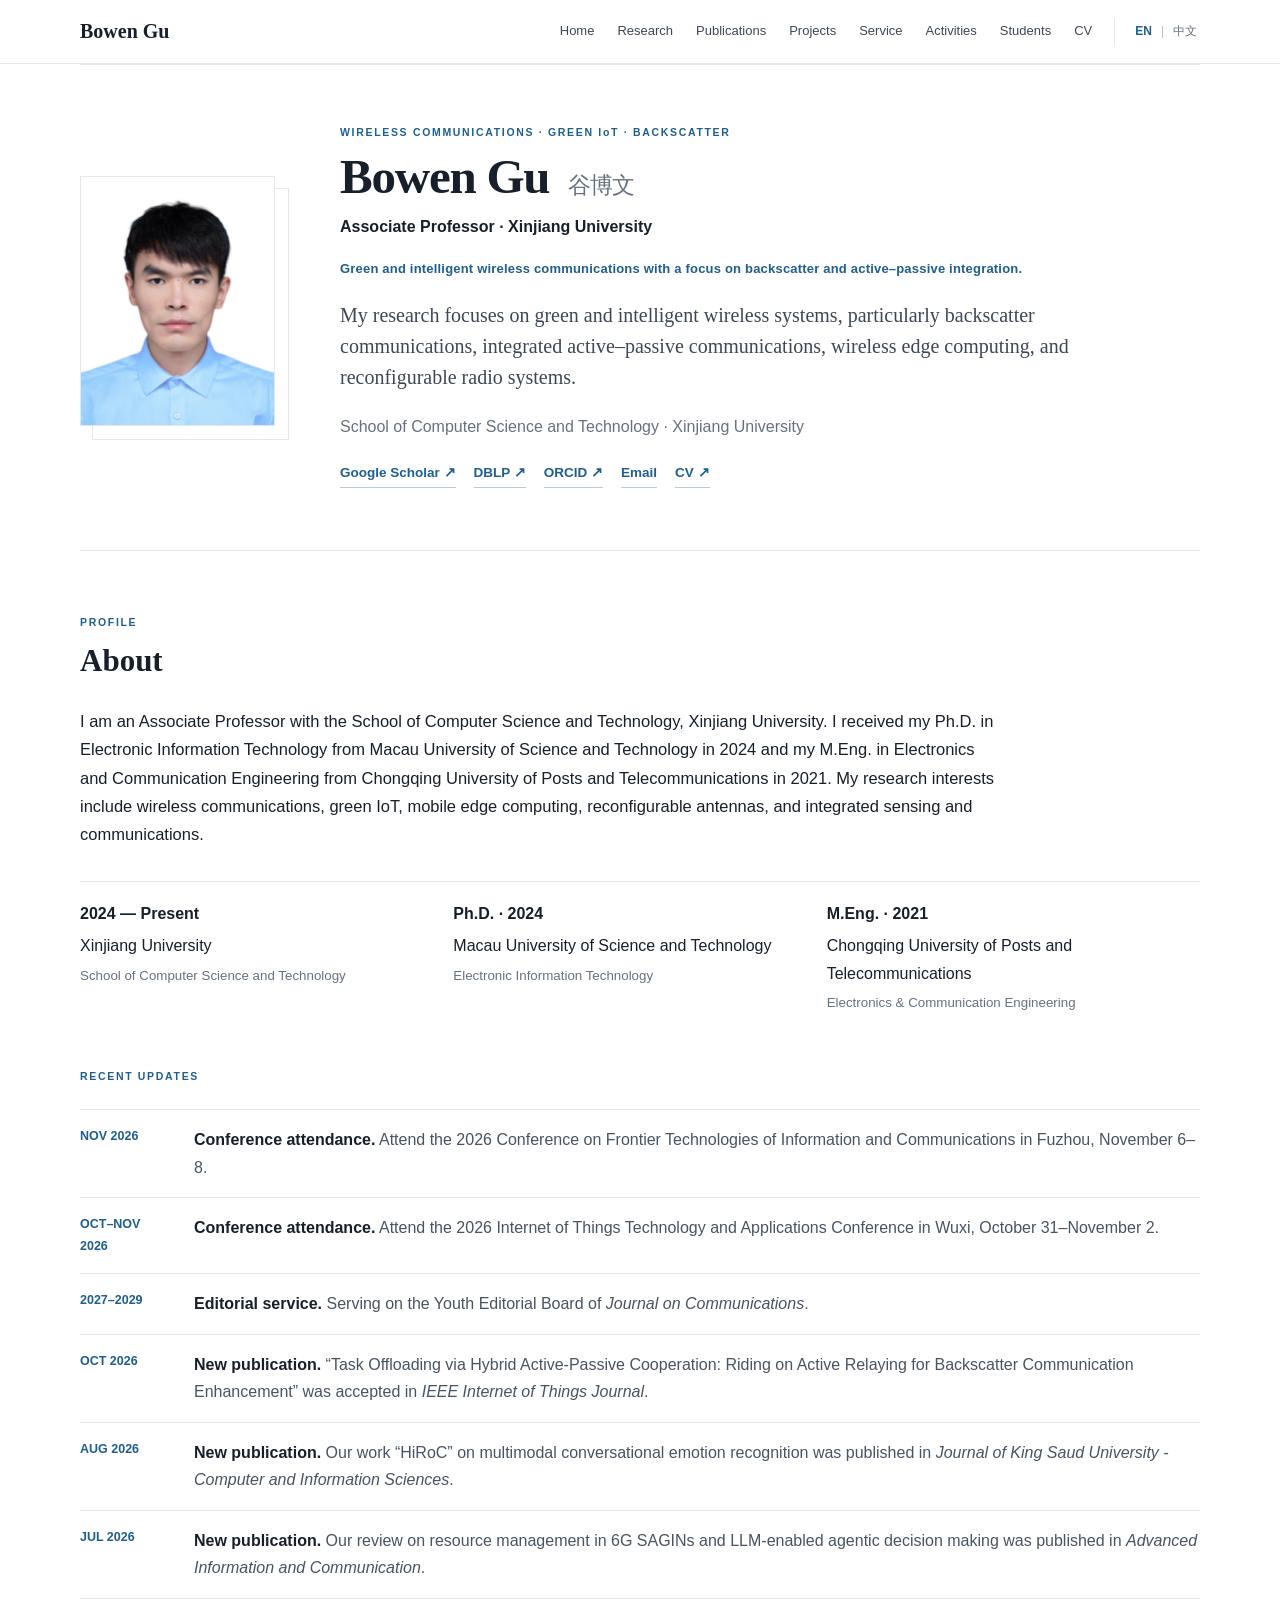
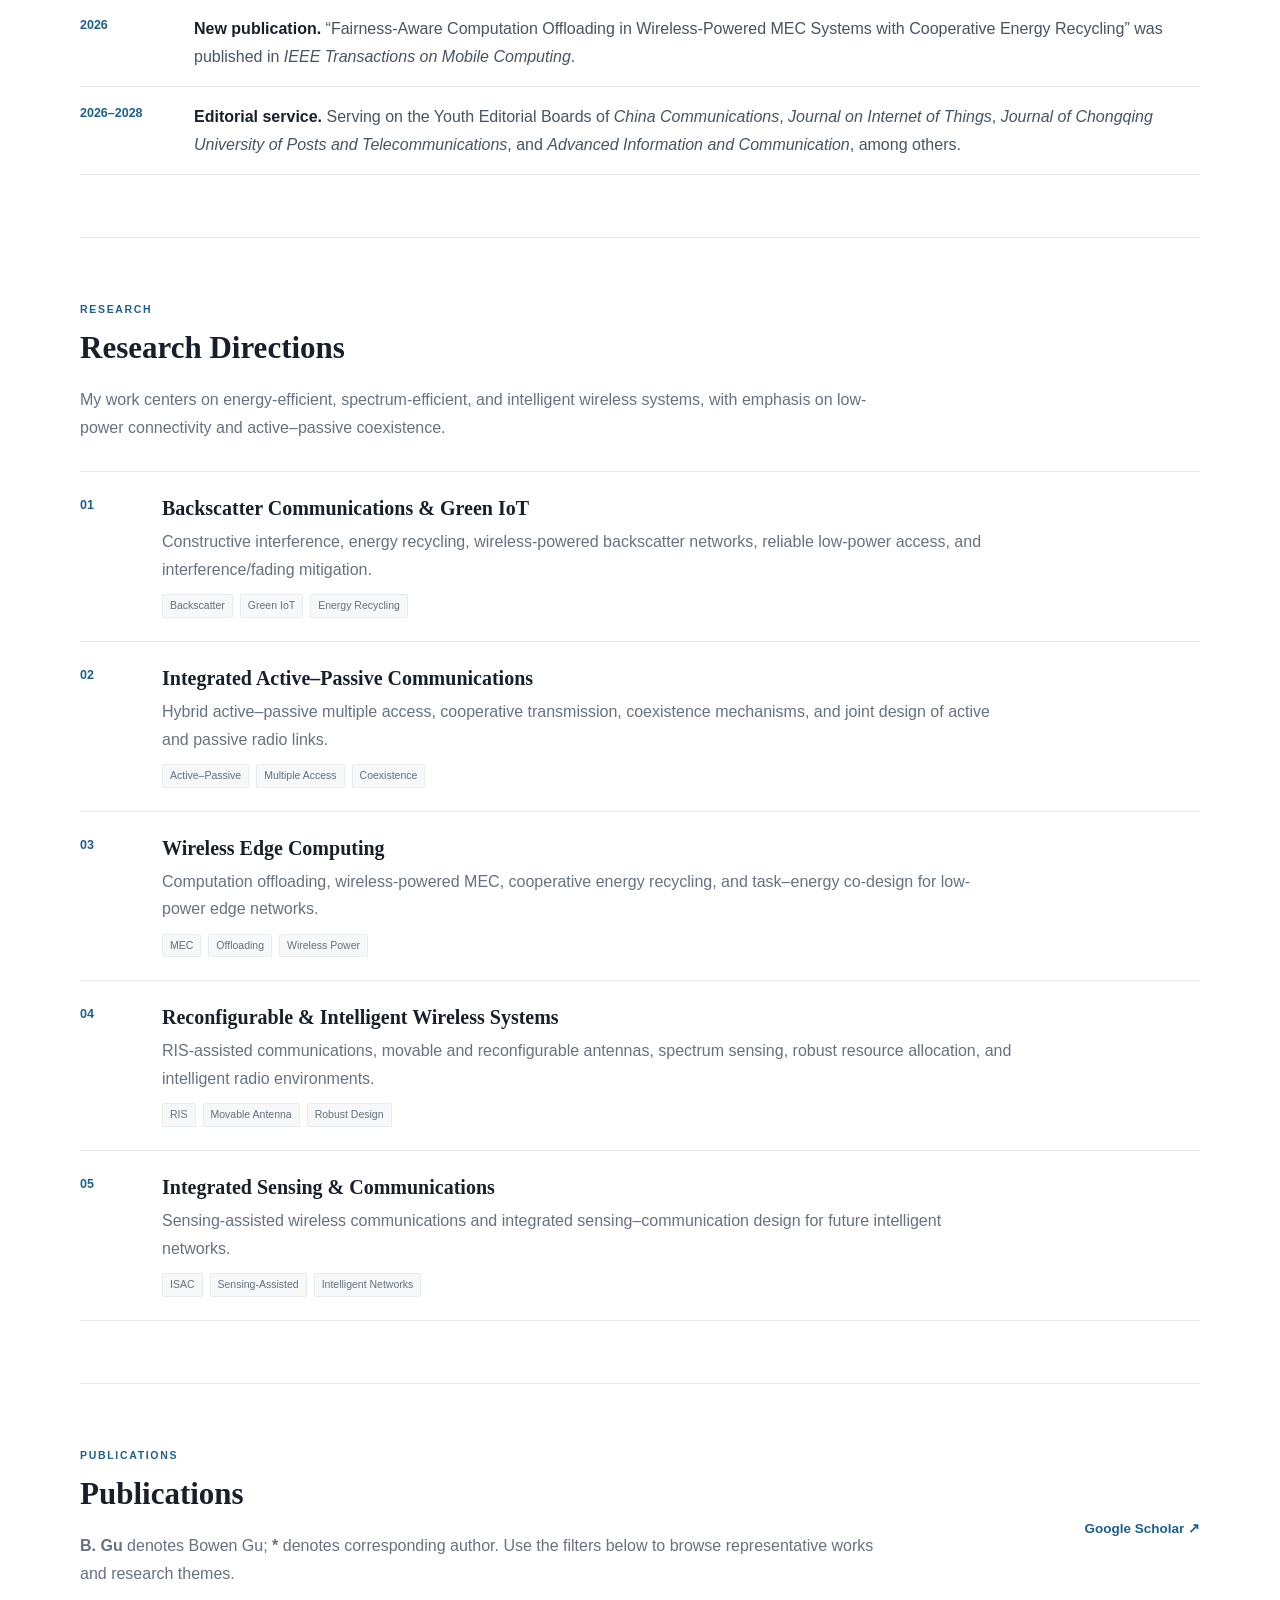
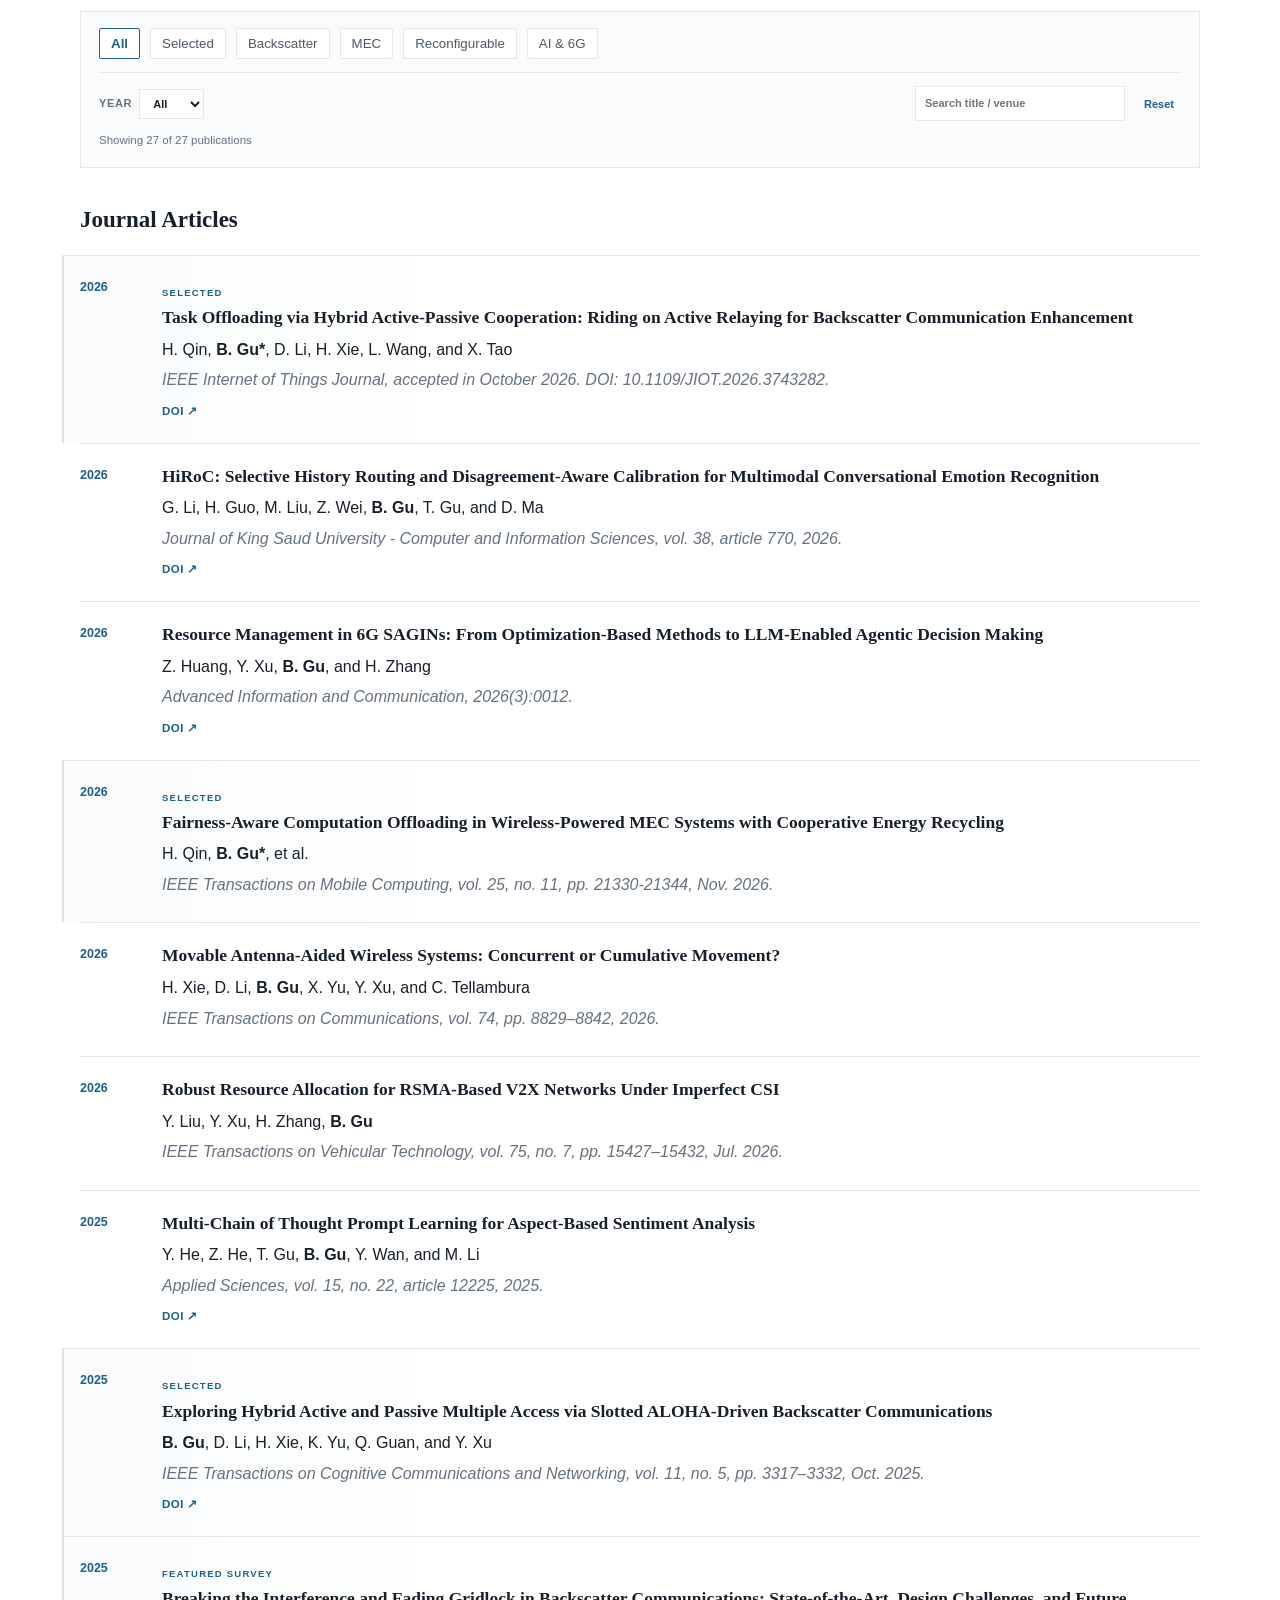
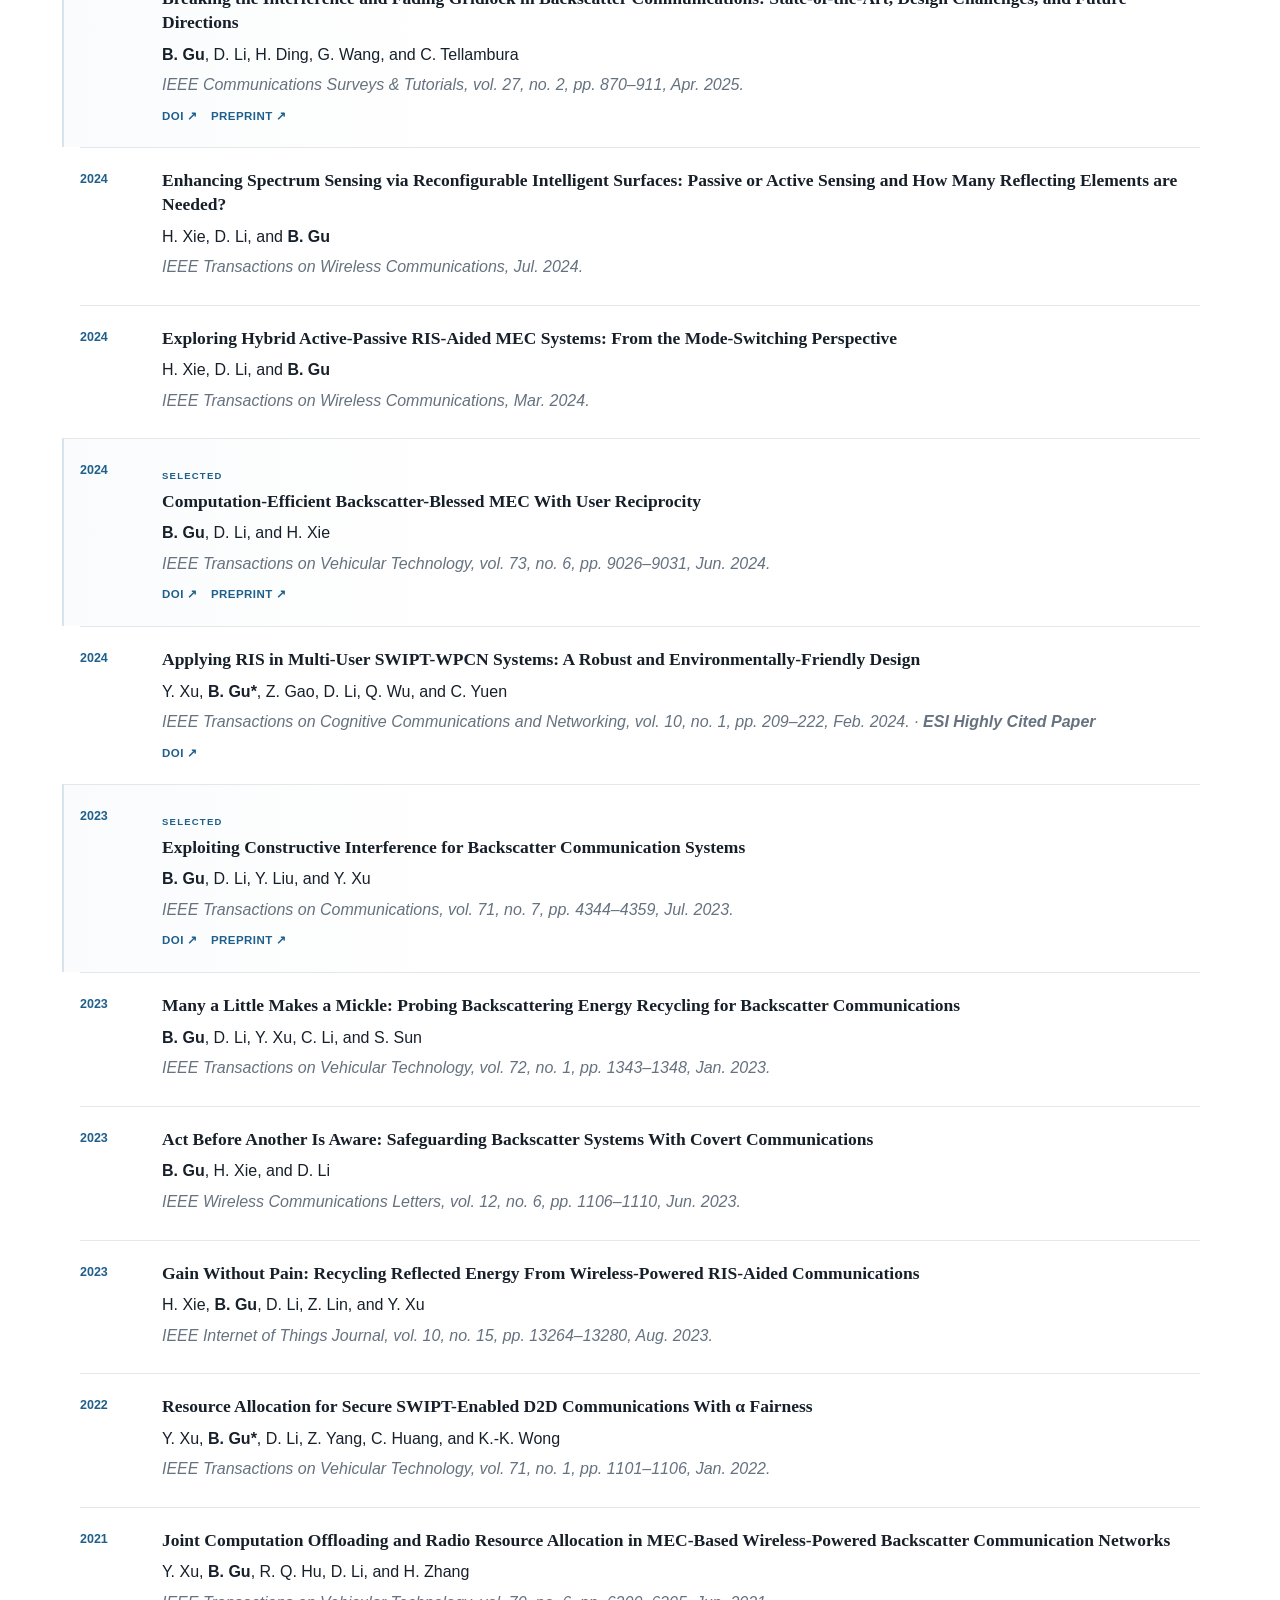
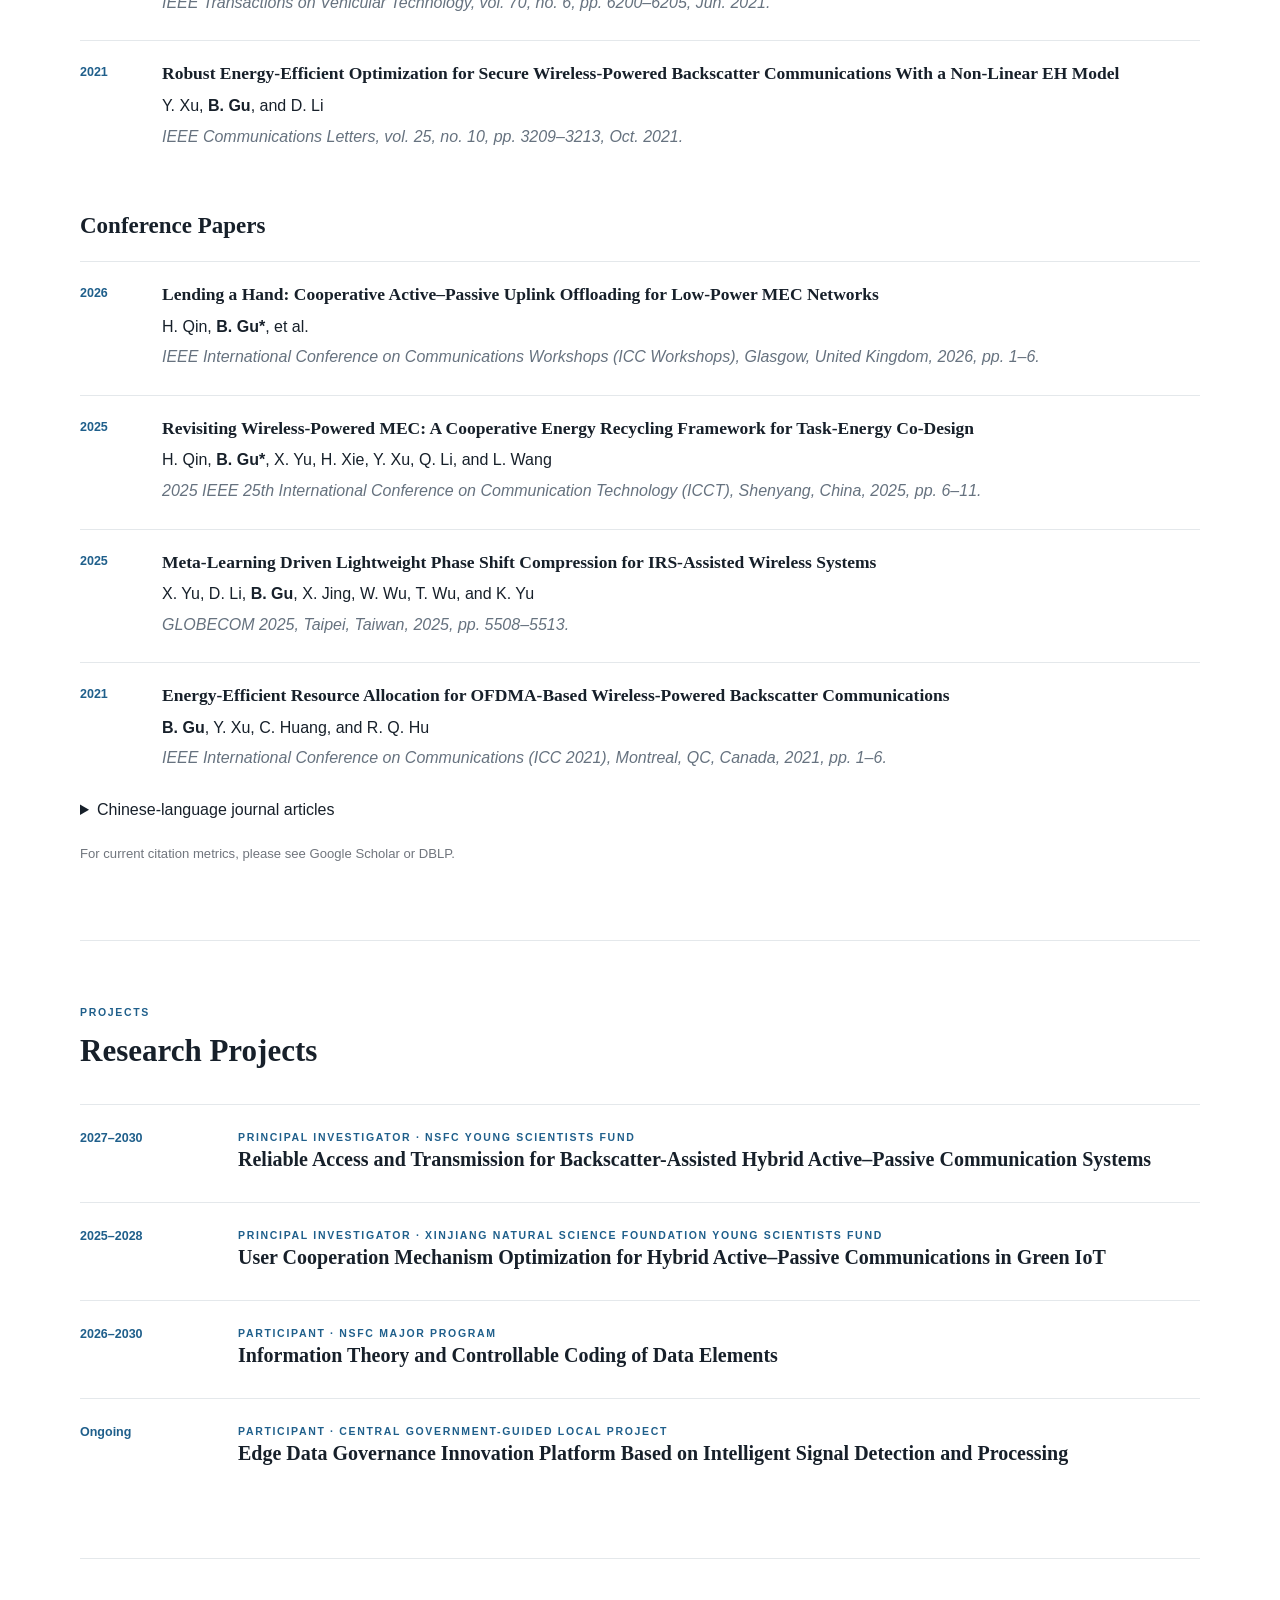
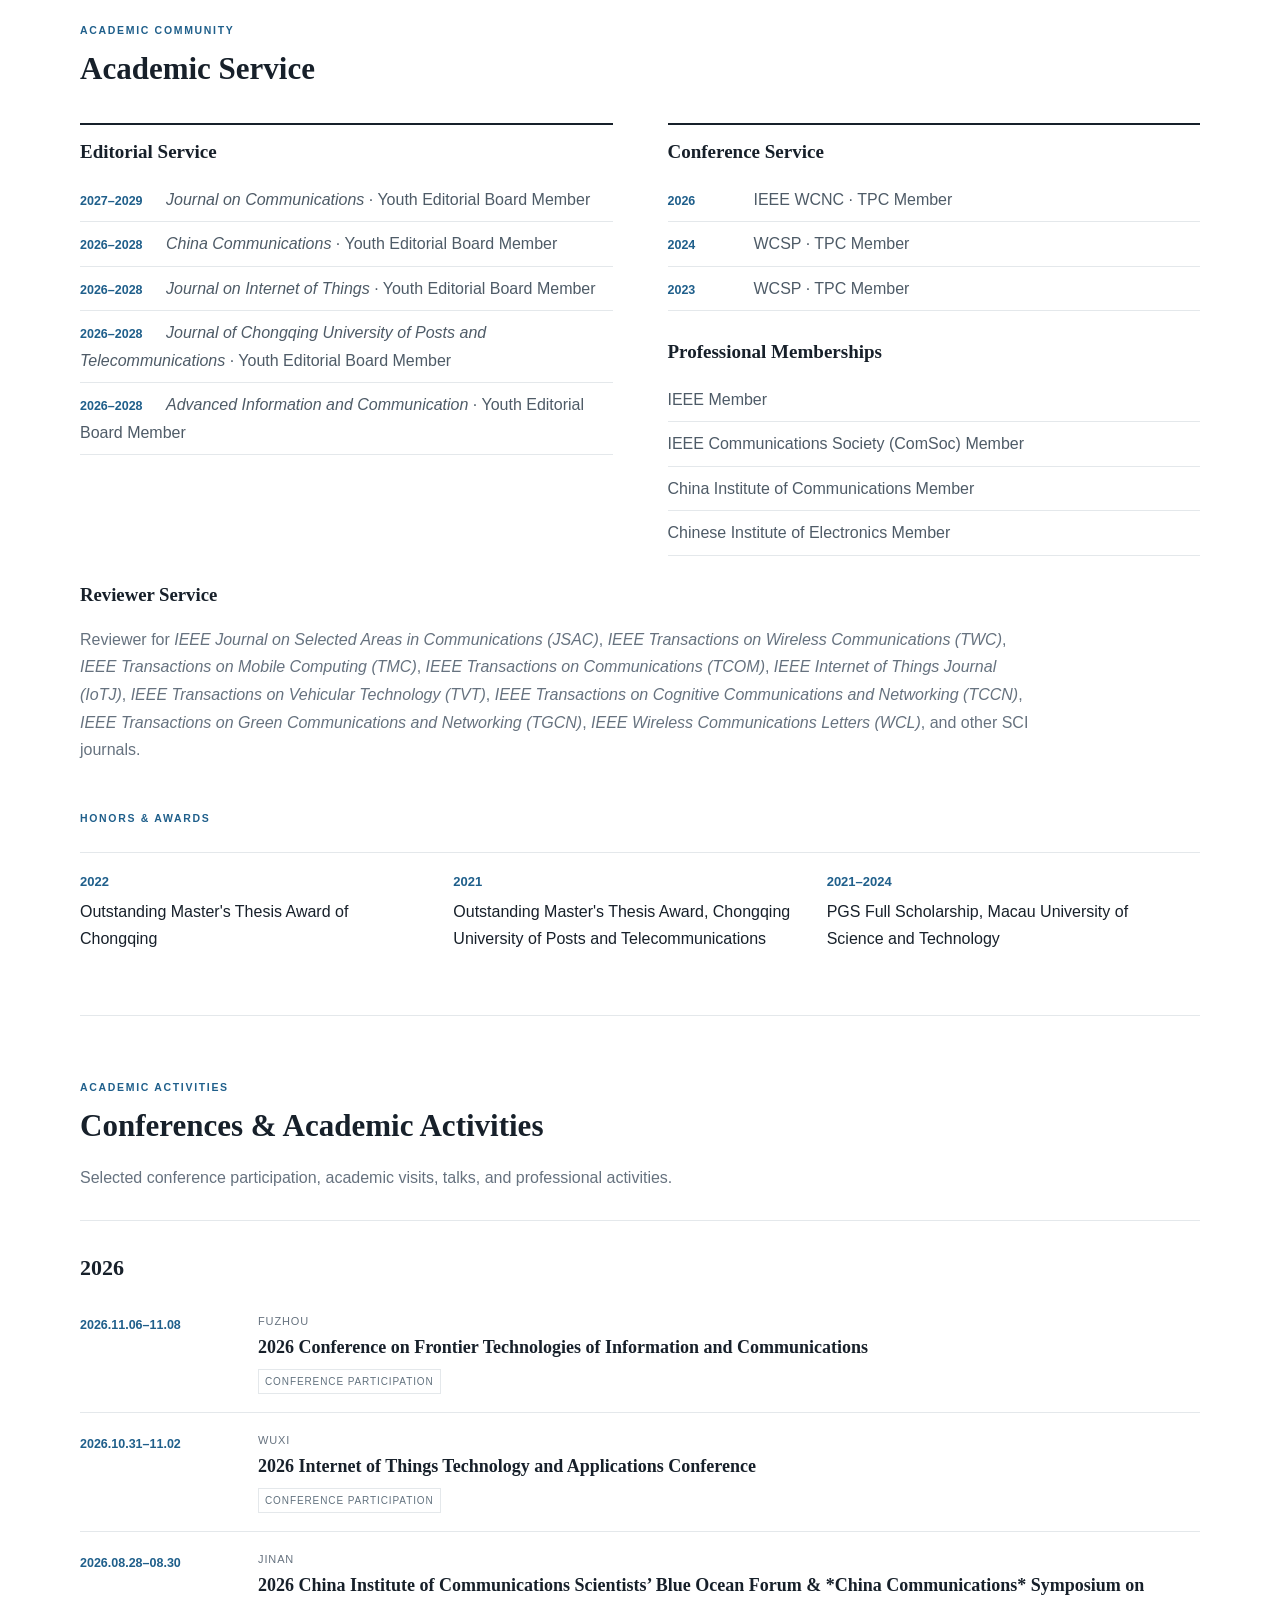
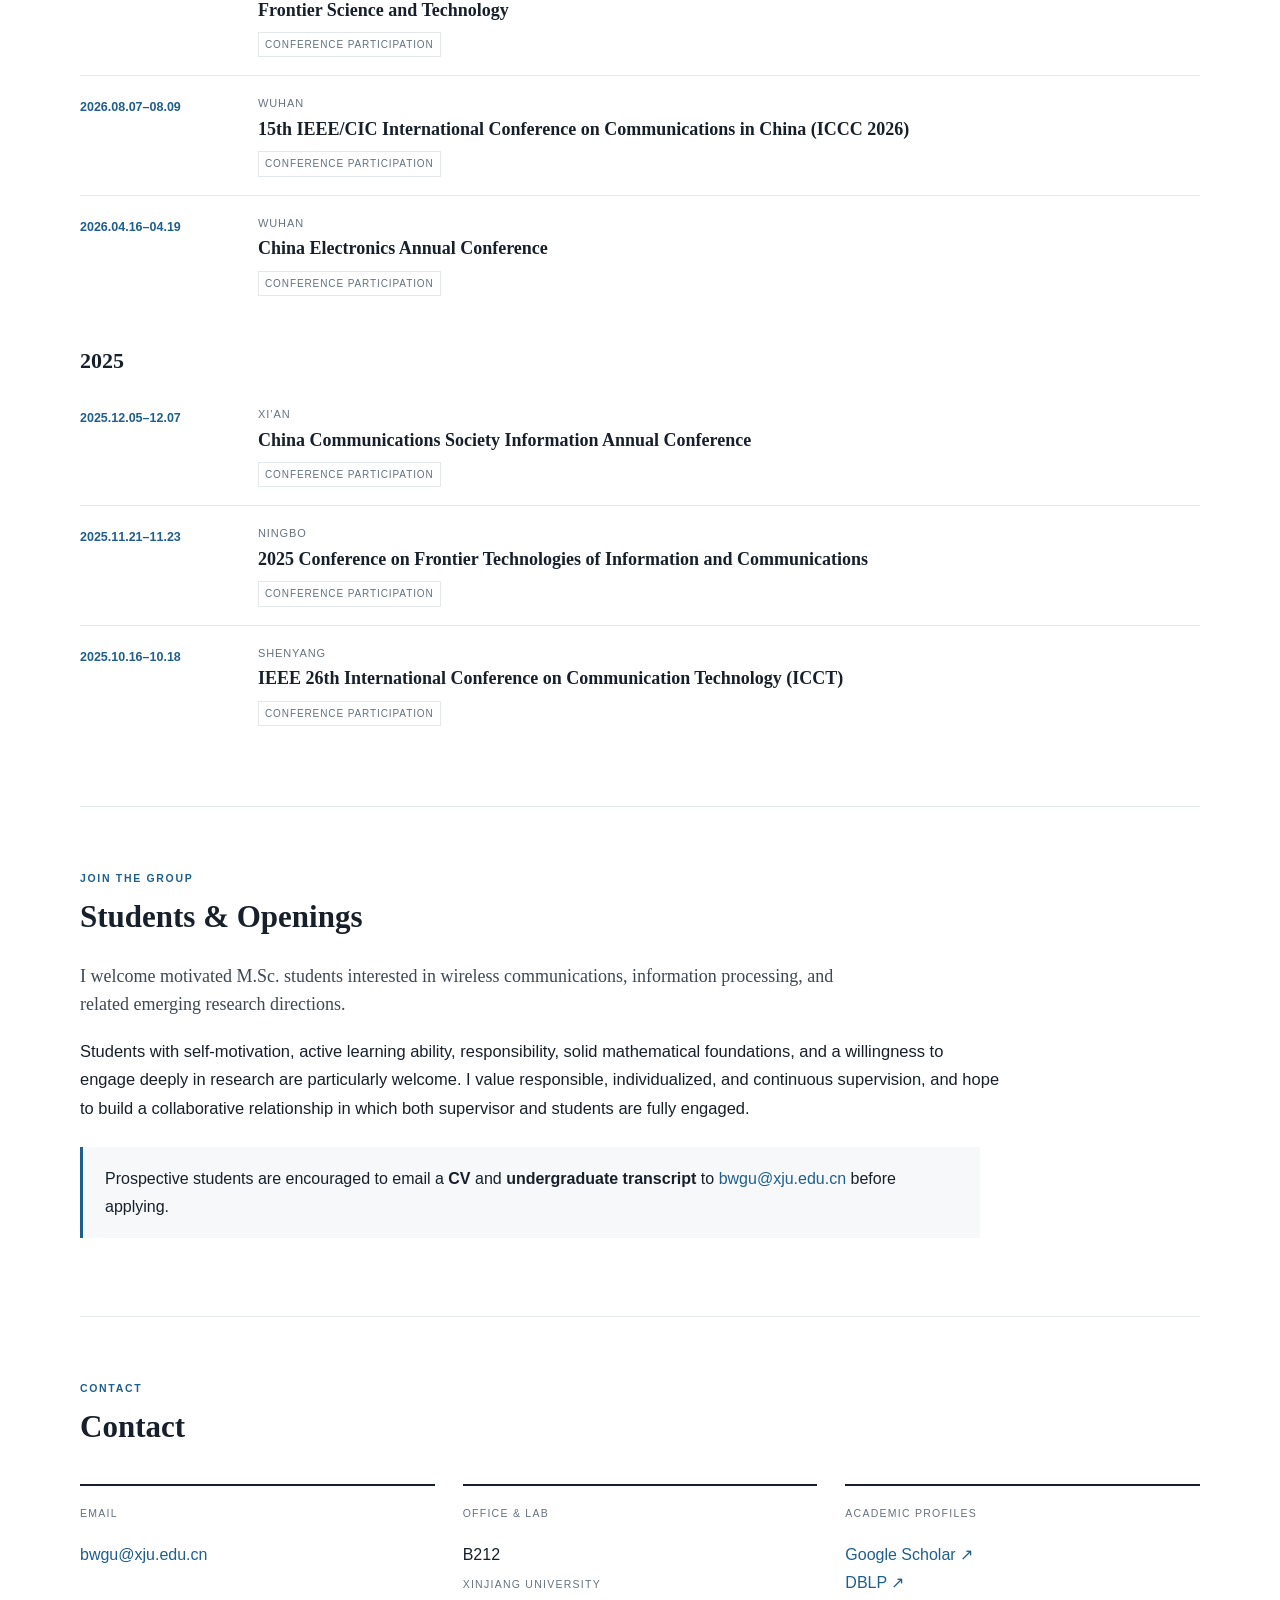
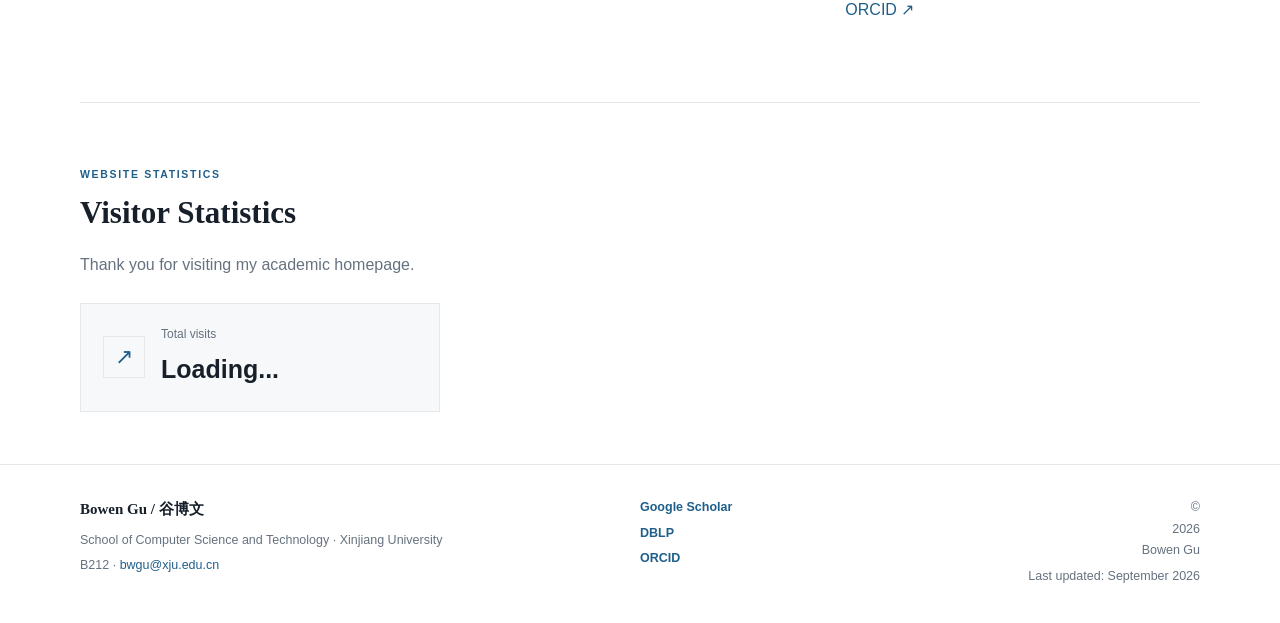
==== commit 4ffd6b16: "Update index.html" ====
--- a/index.html
+++ b/index.html
@@ -15,6 +15,7 @@
 <section id="activities"><div class="kicker"><span data-lang="en">ACADEMIC ACTIVITIES</span><span data-lang="zh" hidden="">学术活动</span></div><h2><span data-lang="en">Conferences &amp; Academic Activities</span><span data-lang="zh" hidden="">会议与学术活动</span></h2><p class="section-intro" data-lang="en">Selected conference participation, academic visits, talks, and professional activities.</p><p class="section-intro" data-lang="zh" hidden="">记录参加的重要学术会议、学术访问、报告及相关专业活动。</p><div class="activities" id="activities-list"></div></section>
 <section id="students"><div class="kicker"><span data-lang="en">JOIN THE GROUP</span><span data-lang="zh" hidden="">学生与招生</span></div><h2><span data-lang="en">Students &amp; Openings</span><span data-lang="zh" hidden="">学生与招生</span></h2><p class="lead small" data-lang="en">I welcome motivated M.Sc. students interested in wireless communications, information processing, and related emerging research directions.</p><p class="lead small zh-copy" data-lang="zh" hidden="">面向校内外招收通信与信息系统、电子信息等相关方向硕士研究生，欢迎对无线通信、信息处理及相关前沿研究方向感兴趣的同学联系。</p><p class="wide" data-lang="en">Students with self-motivation, active learning ability, responsibility, solid mathematical foundations, and a willingness to engage deeply in research are particularly welcome. I value responsible, individualized, and continuous supervision, and hope to build a collaborative relationship in which both supervisor and students are fully engaged.</p><p class="wide zh-copy" data-lang="zh" hidden="">希望你具备较强的自驱力、主动学习能力和责任心，具有较为扎实的数学基础和良好的逻辑思维能力，并愿意持续投入科研。科研基础并非最重要，更看重持续学习、执行力、主动思考与积极沟通。在学生培养方面，重视认真负责、因材施教和全过程指导，希望师生彼此认真、共同投入、相互成就。</p><blockquote class="student-quote" data-lang="zh" hidden="">“希望师生之间是一个彼此认真、共同投入、相互成就的过程。”</blockquote><p class="callout"><span data-lang="en">Prospective students are encouraged to email a <strong>CV</strong> and <strong>undergraduate transcript</strong> to <a href="mailto:bwgu@xju.edu.cn">bwgu@xju.edu.cn</a> before applying.</span><span data-lang="zh" hidden="">有意加入课题组的同学，请在报考前将<strong>个人简历</strong>和<strong>本科成绩单</strong>发送至 <a href="mailto:bwgu@xju.edu.cn">bwgu@xju.edu.cn</a>。</span></p></section>
 <section id="contact"><div class="kicker"><span data-lang="en">CONTACT</span><span data-lang="zh" hidden="">联系方式</span></div><h2><span data-lang="en">Contact</span><span data-lang="zh" hidden="">联系方式</span></h2><div class="contact-grid"><div><span>Email</span><p><a href="mailto:bwgu@xju.edu.cn">bwgu@xju.edu.cn</a></p></div><div><span><span data-lang="en">Office &amp; Lab</span><span data-lang="zh" hidden="">办公室与实验室</span></span><p>B212<br/><span data-lang="en">Xinjiang University</span><span data-lang="zh" hidden="">新疆大学</span></p></div><div><span><span data-lang="en">Academic Profiles</span><span data-lang="zh" hidden="">学术主页</span></span><p><a href="https://scholar.google.com/citations?user=HVV62k4AAAAJ&amp;hl=en">Google Scholar ↗</a><br/><a href="https://dblp.org/pid/297/0855">DBLP ↗</a><br/><a href="https://orcid.org/0000-0001-9506-328X">ORCID ↗</a></p></div></div></section>
+
 
 <section id="visitor-statistics">
   <div class="kicker">
@@ -37,19 +38,17 @@
   </p>
 
   <div class="visitor-counter">
-    <span class="visitor-icon">↗</span>
-    <div>
+    <span class="visitor-icon" aria-hidden="true">↗</span>
+    <div class="visitor-content">
       <div class="visitor-label">
-        <span data-lang="en">Total page views</span>
+        <span data-lang="en">Total visits</span>
         <span data-lang="zh" hidden>累计访问量</span>
       </div>
-      <div id="visitor-count">
-        <span data-lang="en">Loading statistics...</span>
-        <span data-lang="zh" hidden>正在加载统计数据……</span>
-      </div>
+      <div id="visitor-count" aria-live="polite">Loading...</div>
     </div>
   </div>
 </section>
+
 
 
 </main><footer><div class="wrap footer-grid"><div><strong>Bowen Gu / 谷博文</strong><span data-lang="en">School of Computer Science and Technology · Xinjiang University</span><span data-lang="zh" hidden="">新疆大学 · 计算机科学与技术学院</span><span>B212 · <a href="mailto:bwgu@xju.edu.cn">bwgu@xju.edu.cn</a></span></div><div class="footer-links"><a href="https://scholar.google.com/citations?user=HVV62k4AAAAJ&amp;hl=en">Google Scholar</a><a href="https://dblp.org/pid/297/0855">DBLP</a><a href="https://orcid.org/0000-0001-9506-328X">ORCID</a></div><div class="footer-meta"><span>© <span id="year"></span> Bowen Gu</span><span data-lang="en">Last updated: September 2026</span><span data-lang="zh" hidden="">最后更新：2026年9月</span></div></div></footer><script src="data/news.js"></script><script src="data/publications.js"></script><script src="data/projects.js"></script><script src="data/service.js"></script><script src="data/activities.js"></script><script src="assets/main.js"></script>
@@ -59,20 +58,39 @@
 </body></html>
 
 
+
 <script>
-(function waitForGoatCounter() {
-  if (
-    window.goatcounter &&
-    typeof window.goatcounter.visit_count === "function"
-  ) {
-    window.goatcounter.visit_count({
-      append: "#visitor-count",
-      path: "TOTAL",
-      no_branding: true
-    });
-  } else {
-    setTimeout(waitForGoatCounter, 100);
-  }
+(function () {
+  const container = document.getElementById("visitor-count");
+  if (!container) return;
+
+  let attempts = 0;
+
+  const timer = setInterval(function () {
+    attempts++;
+
+    if (
+      window.goatcounter &&
+      typeof window.goatcounter.visit_count === "function"
+    ) {
+      clearInterval(timer);
+      container.textContent = "";
+
+      window.goatcounter.visit_count({
+        append: "#visitor-count",
+        path: "TOTAL",
+        no_branding: true
+      });
+    }
+
+    if (attempts >= 100) {
+      clearInterval(timer);
+      if (container.textContent.trim() === "Loading...") {
+        container.textContent = "Statistics temporarily unavailable.";
+      }
+    }
+  }, 100);
 })();
 </script>
 
+
--- a/assets/style.css
+++ b/assets/style.css
@@ -8,3 +8,46 @@
 
 /* V5.5 academic activities */
 .activities{margin-top:28px;border-top:1px solid var(--line)}.activity-year{font-family:Georgia,"Noto Serif SC","Songti SC",serif;font-size:22px;font-weight:700;color:var(--ink);padding:28px 0 7px}.activities article{display:grid;grid-template-columns:150px 1fr;gap:28px;padding:18px 0;border-top:1px solid var(--line)}.activity-year+article{border-top:0}.activity-date{font-size:12.5px;font-weight:760;color:var(--accent);padding-top:3px}.activity-place{font-size:11px;letter-spacing:.08em;text-transform:uppercase;color:var(--muted);margin-bottom:4px}.activities h3{font-size:18px;margin:0 0 7px}.activity-role{display:inline-block;font-size:10px;letter-spacing:.09em;text-transform:uppercase;color:#61717e;border:1px solid var(--line);padding:3px 6px}.activity-role-featured{color:var(--accent);border-color:#cbdde8;background:var(--soft)}.activity-talk{margin:8px 0 0;color:var(--muted);font-style:italic}@media(max-width:760px){.activities article{grid-template-columns:1fr;gap:5px}.activity-year{padding-top:23px}.activity-date{padding-top:0}}
+
+
+/* Visitor statistics */
+.visitor-counter {
+  display: flex;
+  align-items: center;
+  gap: 16px;
+  margin-top: 24px;
+  padding: 20px 22px;
+  max-width: 360px;
+  border: 1px solid var(--line);
+  background: var(--soft);
+}
+
+.visitor-icon {
+  display: grid;
+  place-items: center;
+  width: 42px;
+  height: 42px;
+  border: 1px solid var(--line);
+  color: var(--accent);
+  font-size: 22px;
+}
+
+.visitor-label {
+  color: var(--muted);
+  font-size: 12px;
+}
+
+#visitor-count {
+  margin-top: 4px;
+  font-size: 25px;
+  font-weight: 700;
+  color: var(--ink);
+}
+
+#visitor-count div {
+  margin: 0;
+}
+
+#visitor-statistics {
+  padding-bottom: 52px;
+}
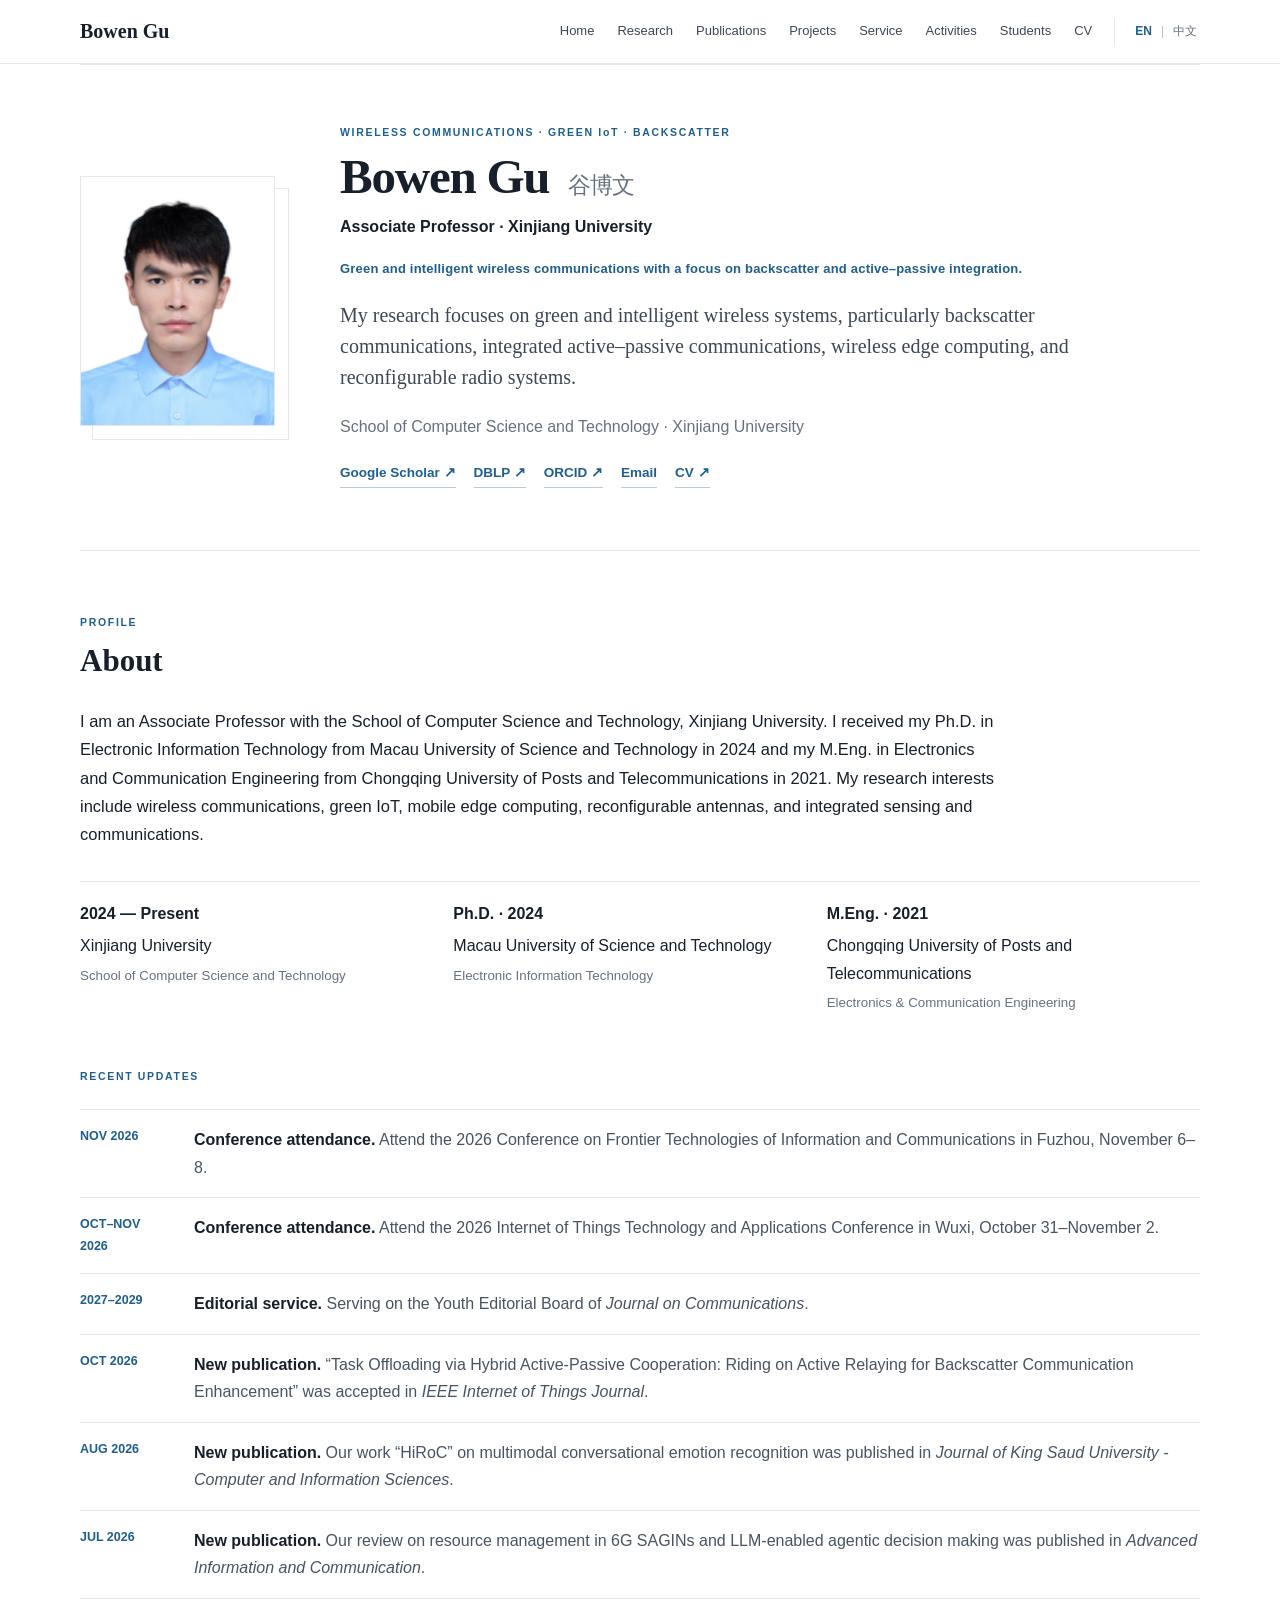
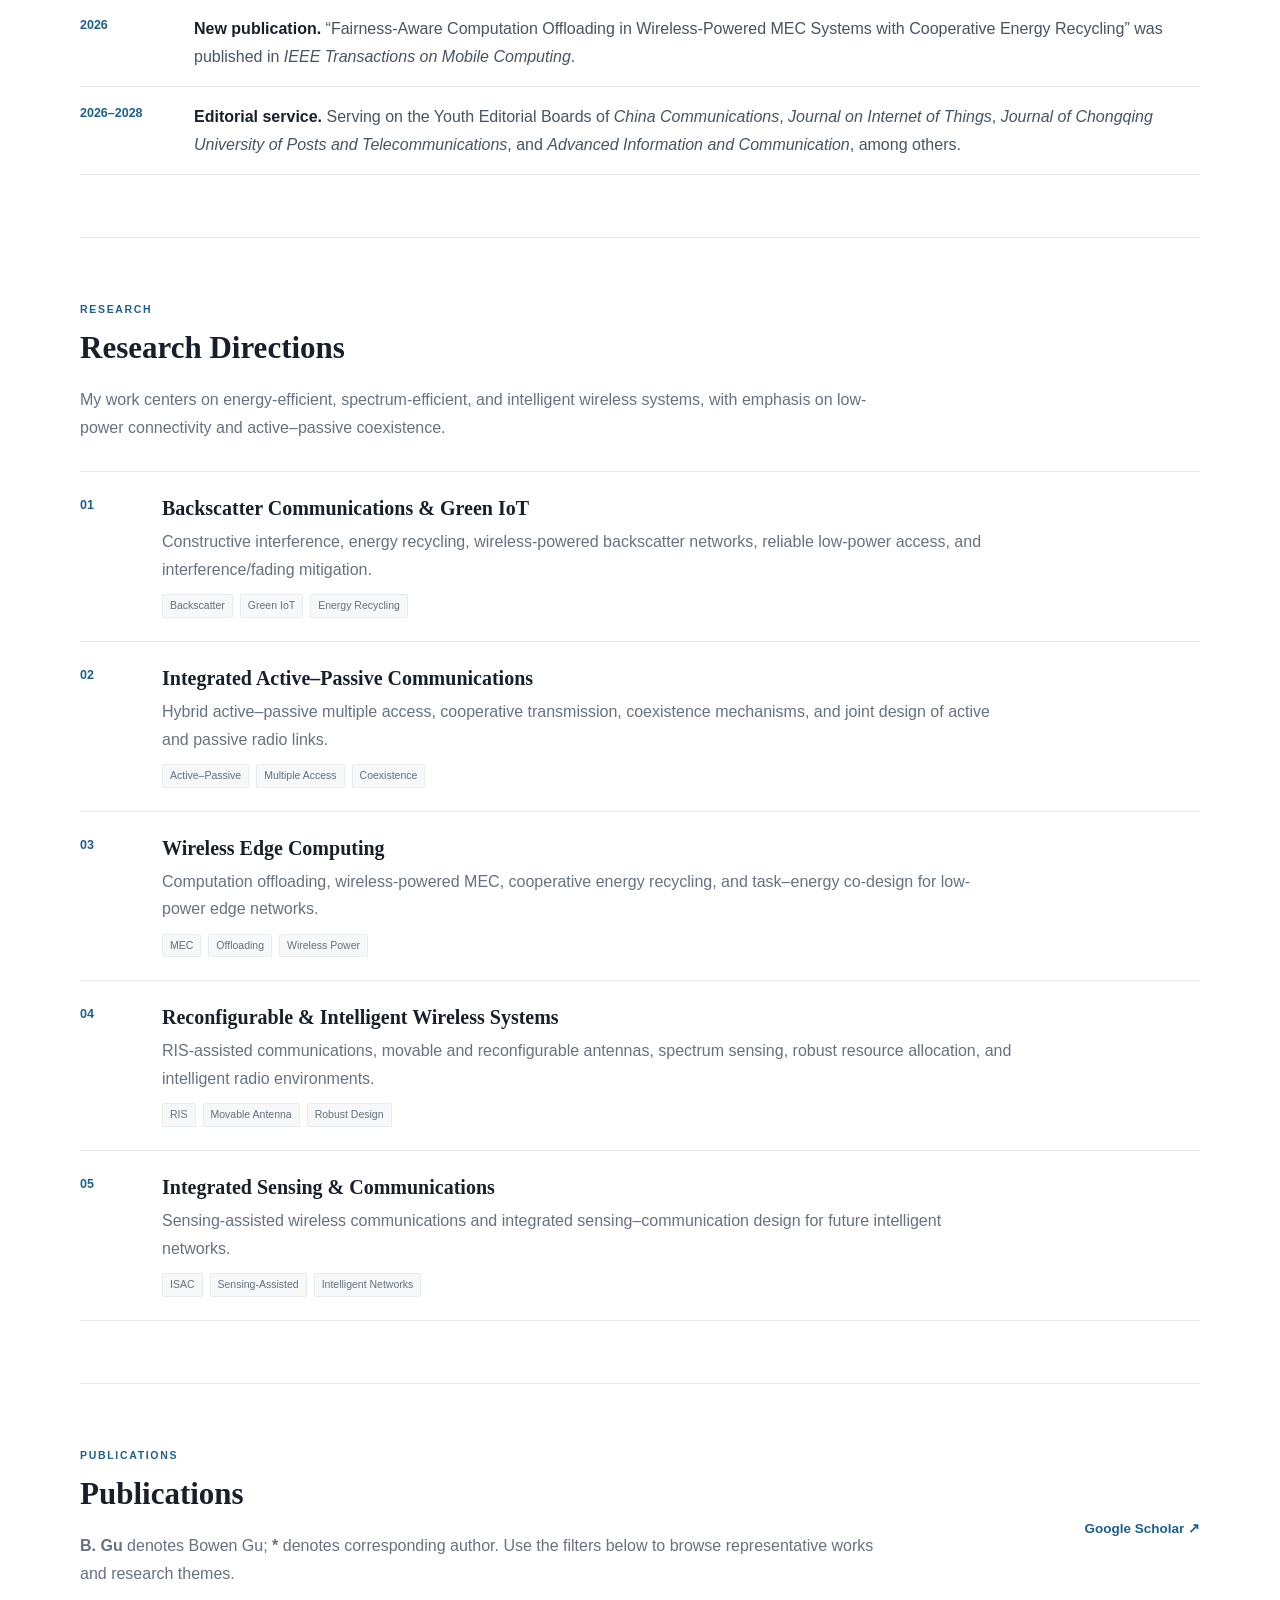
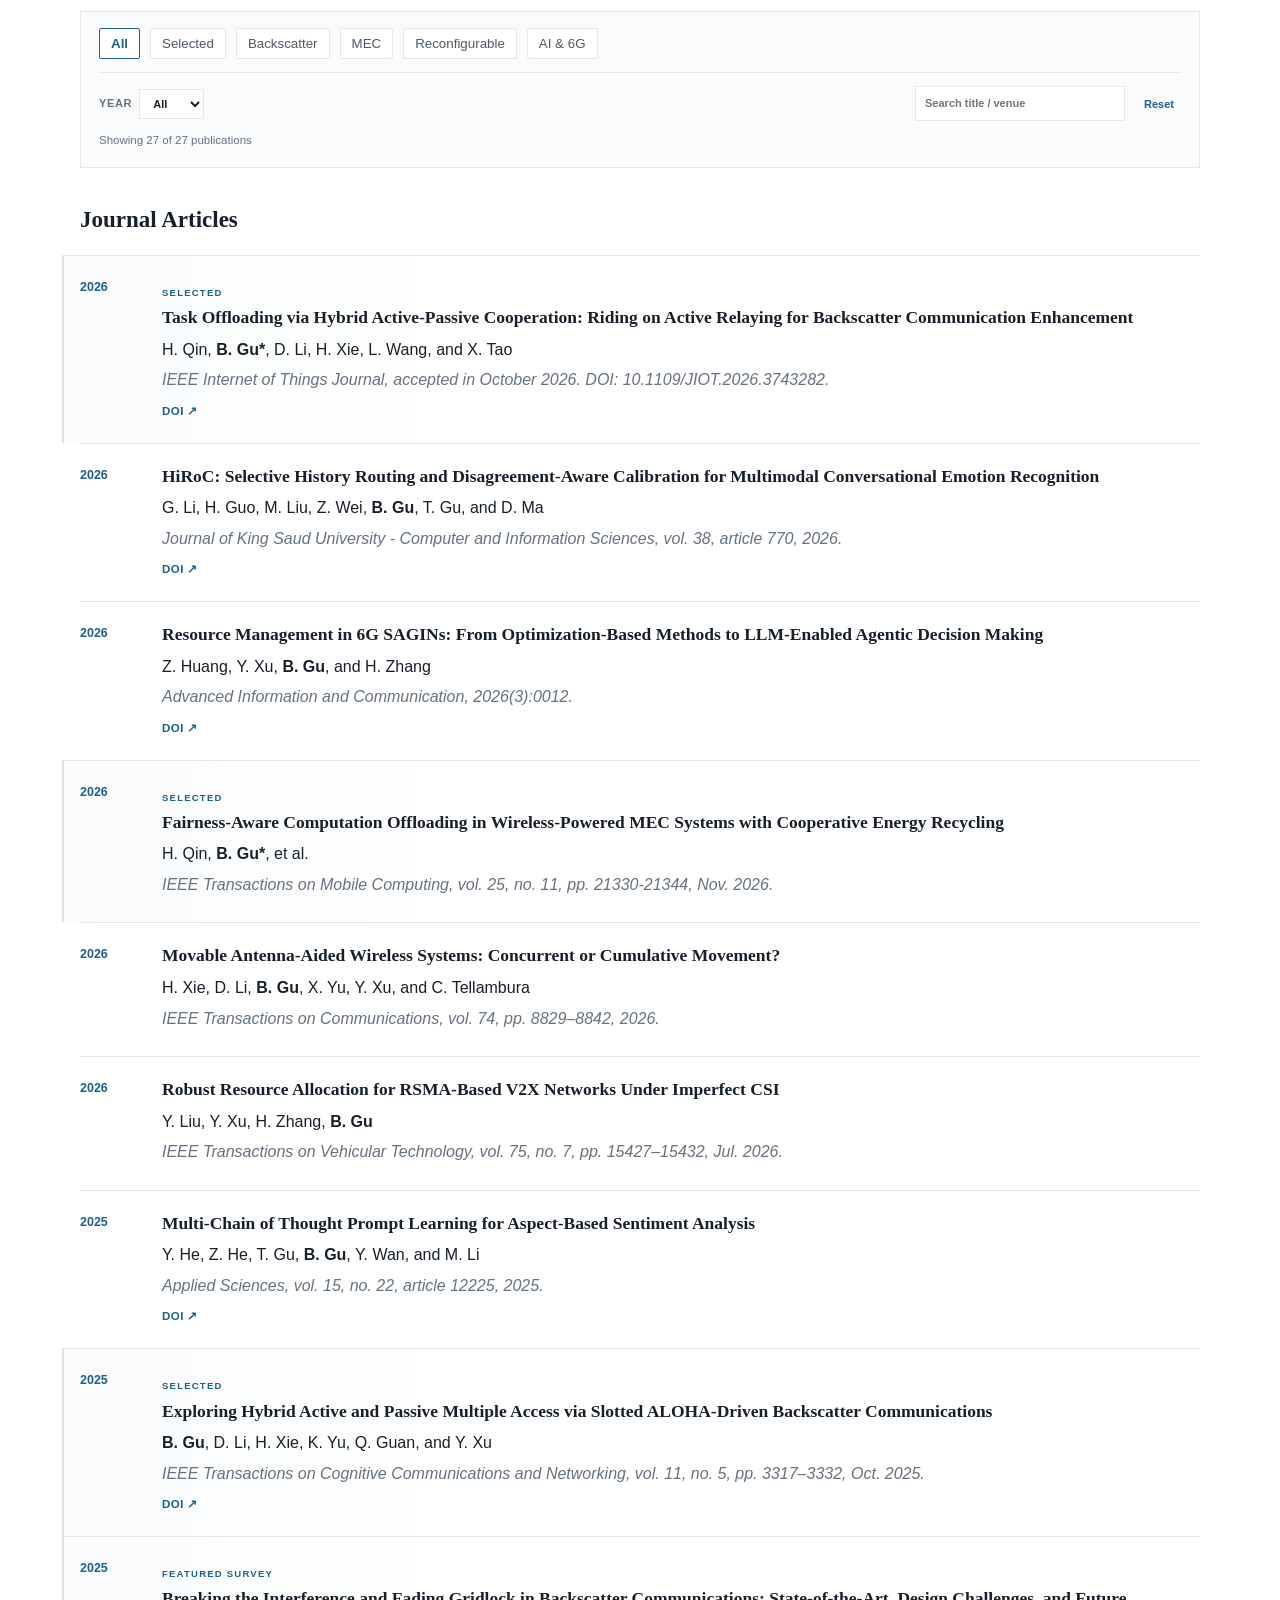
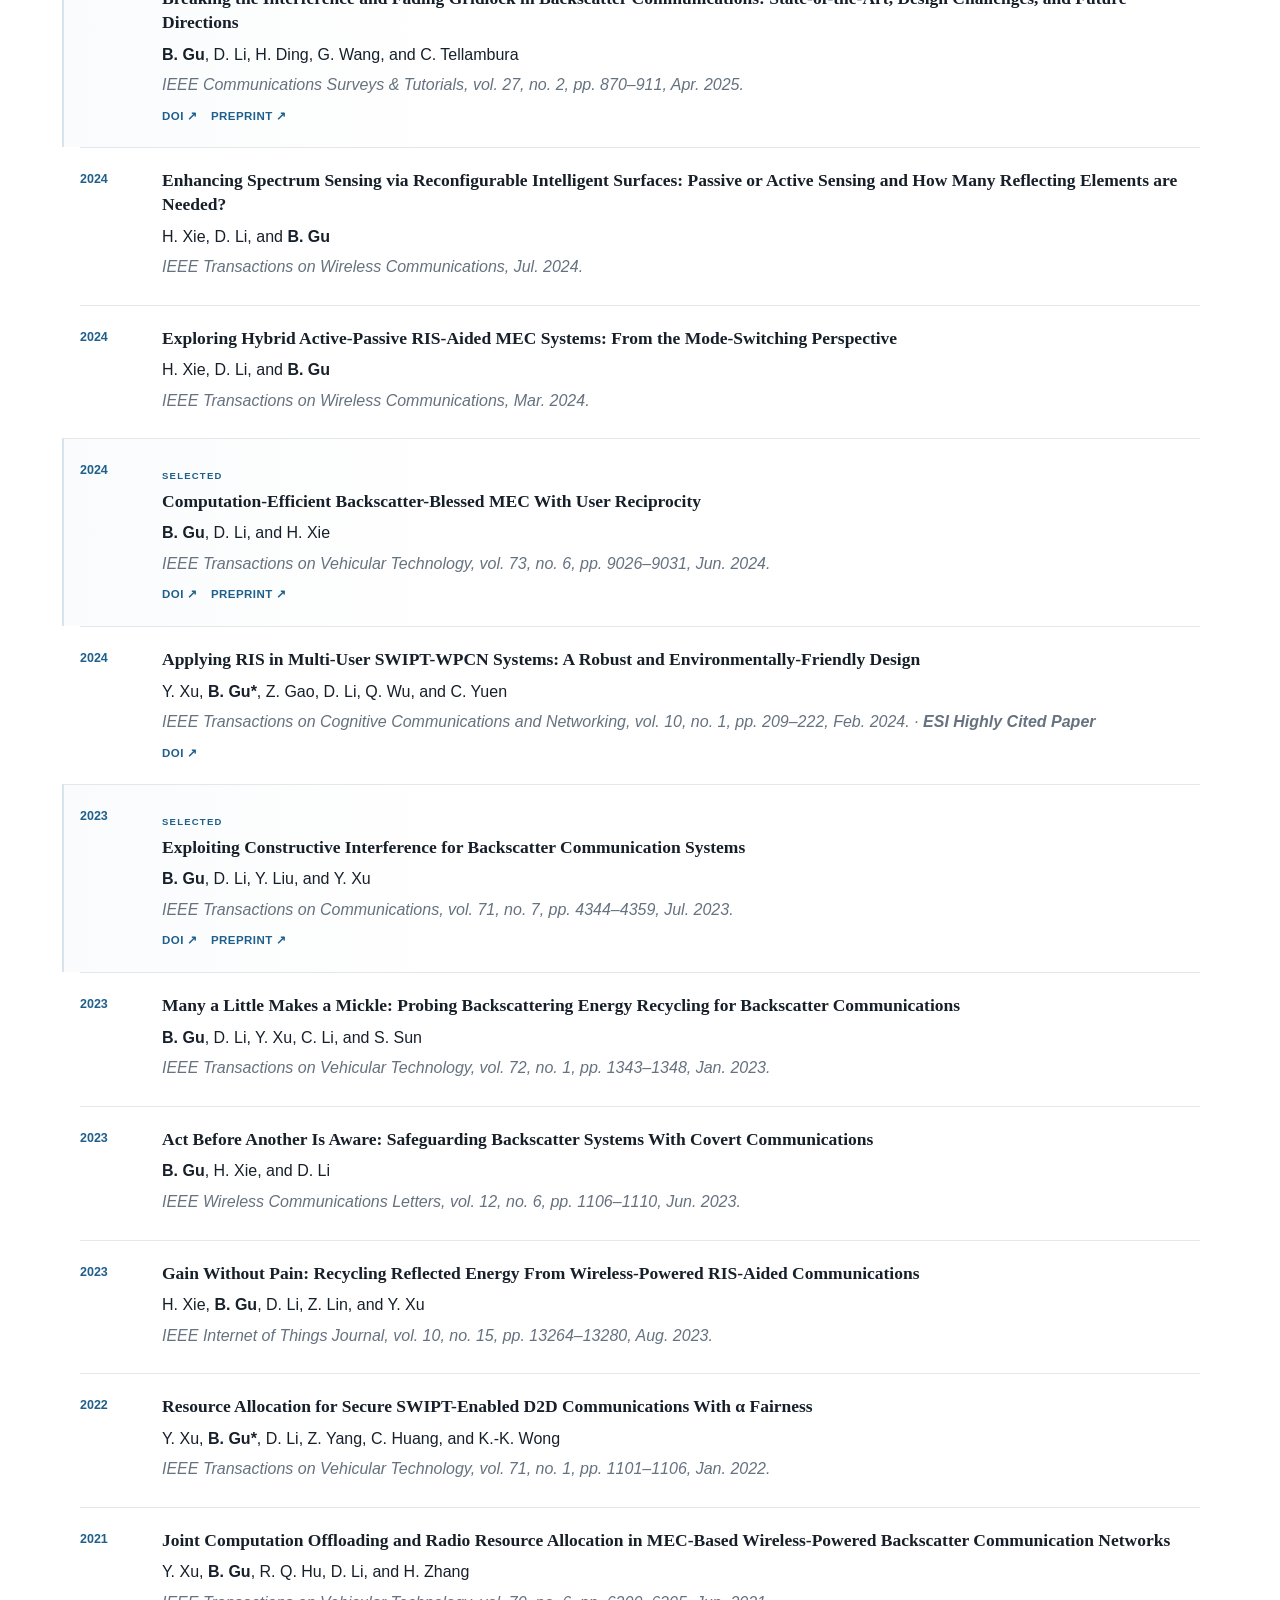
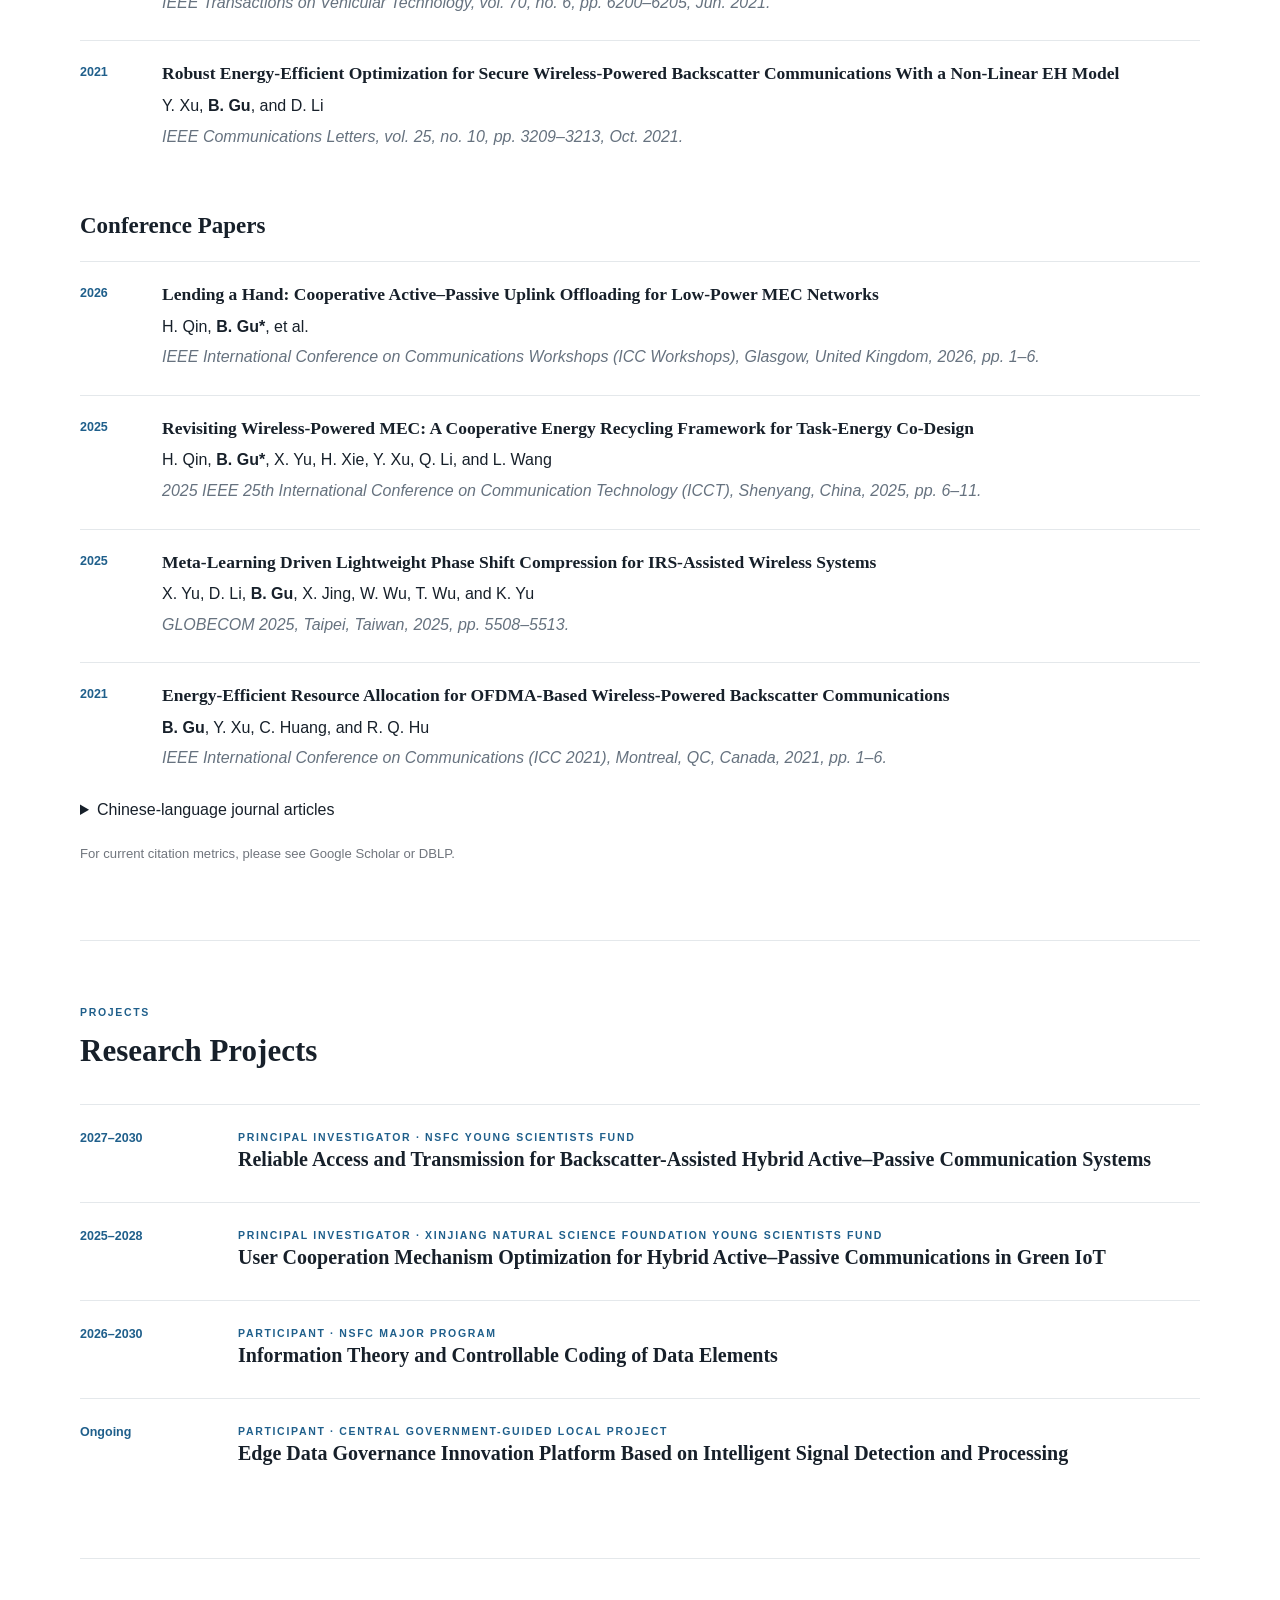
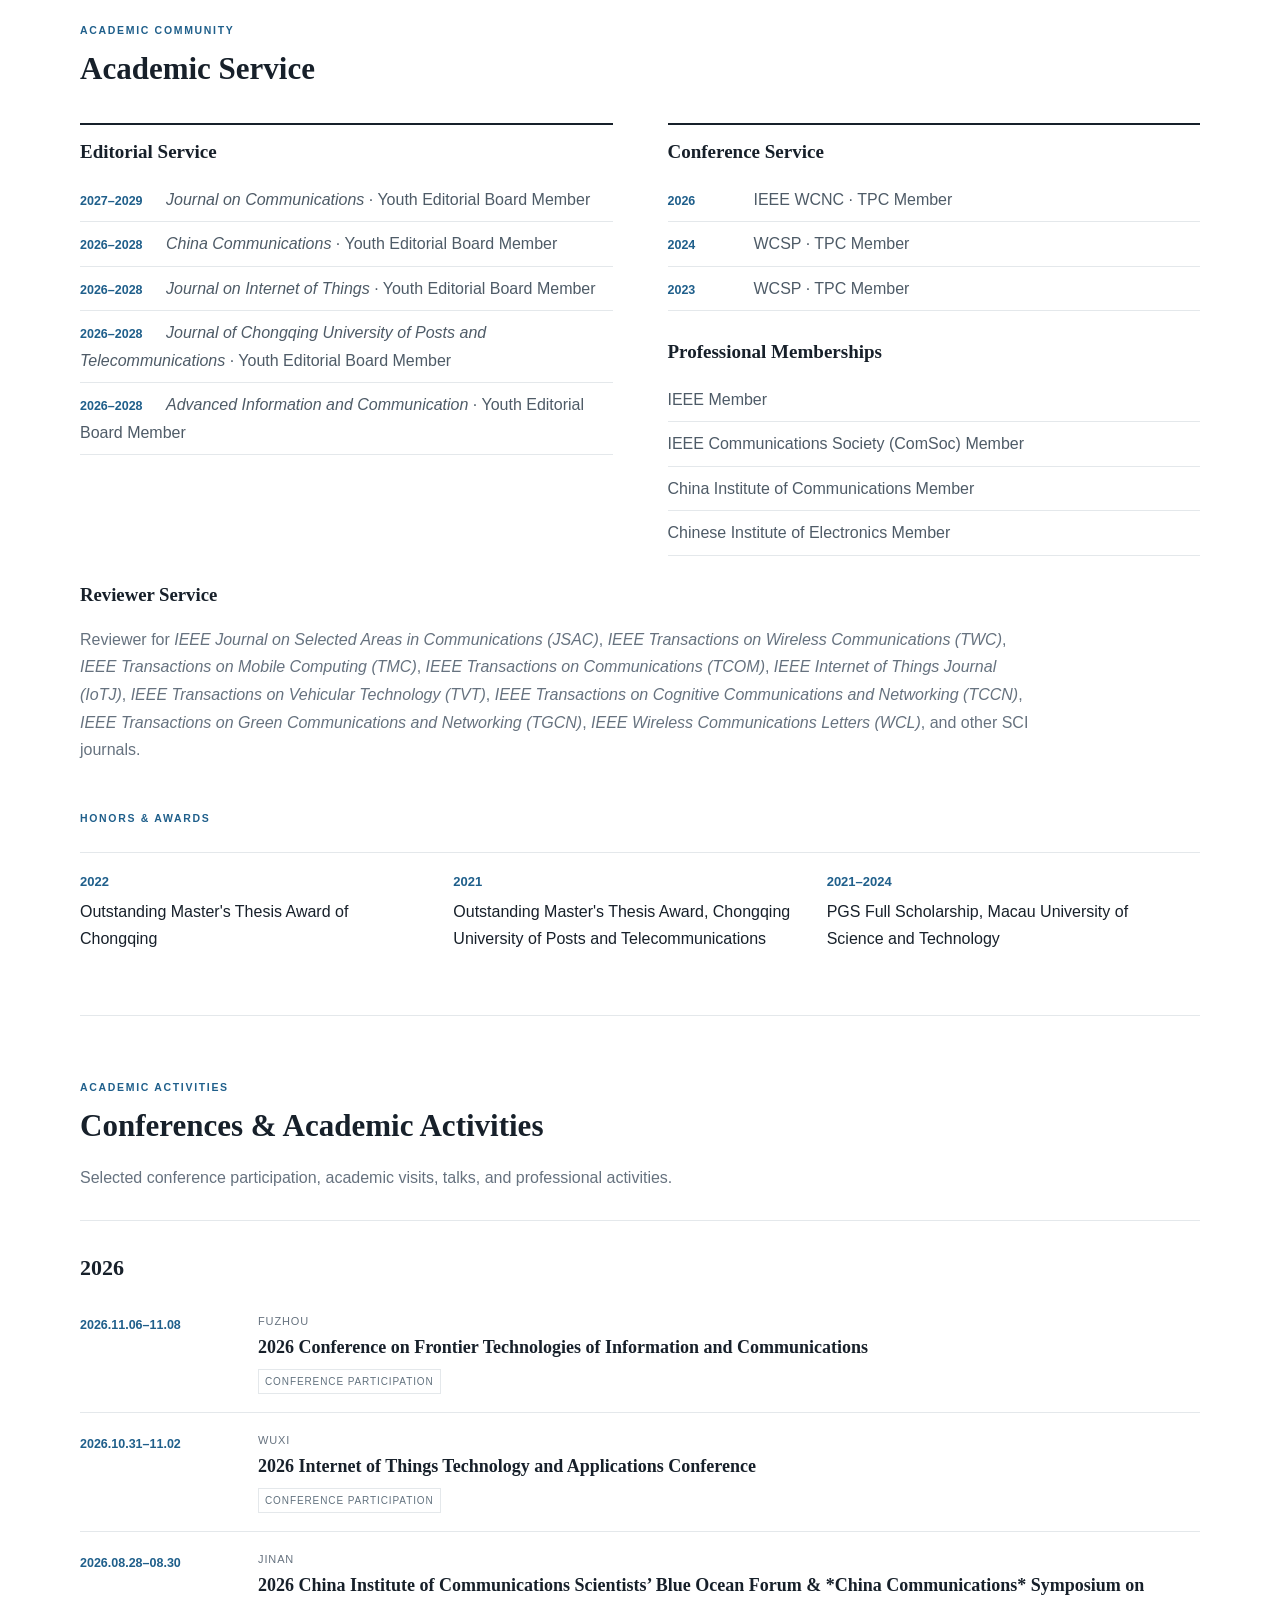
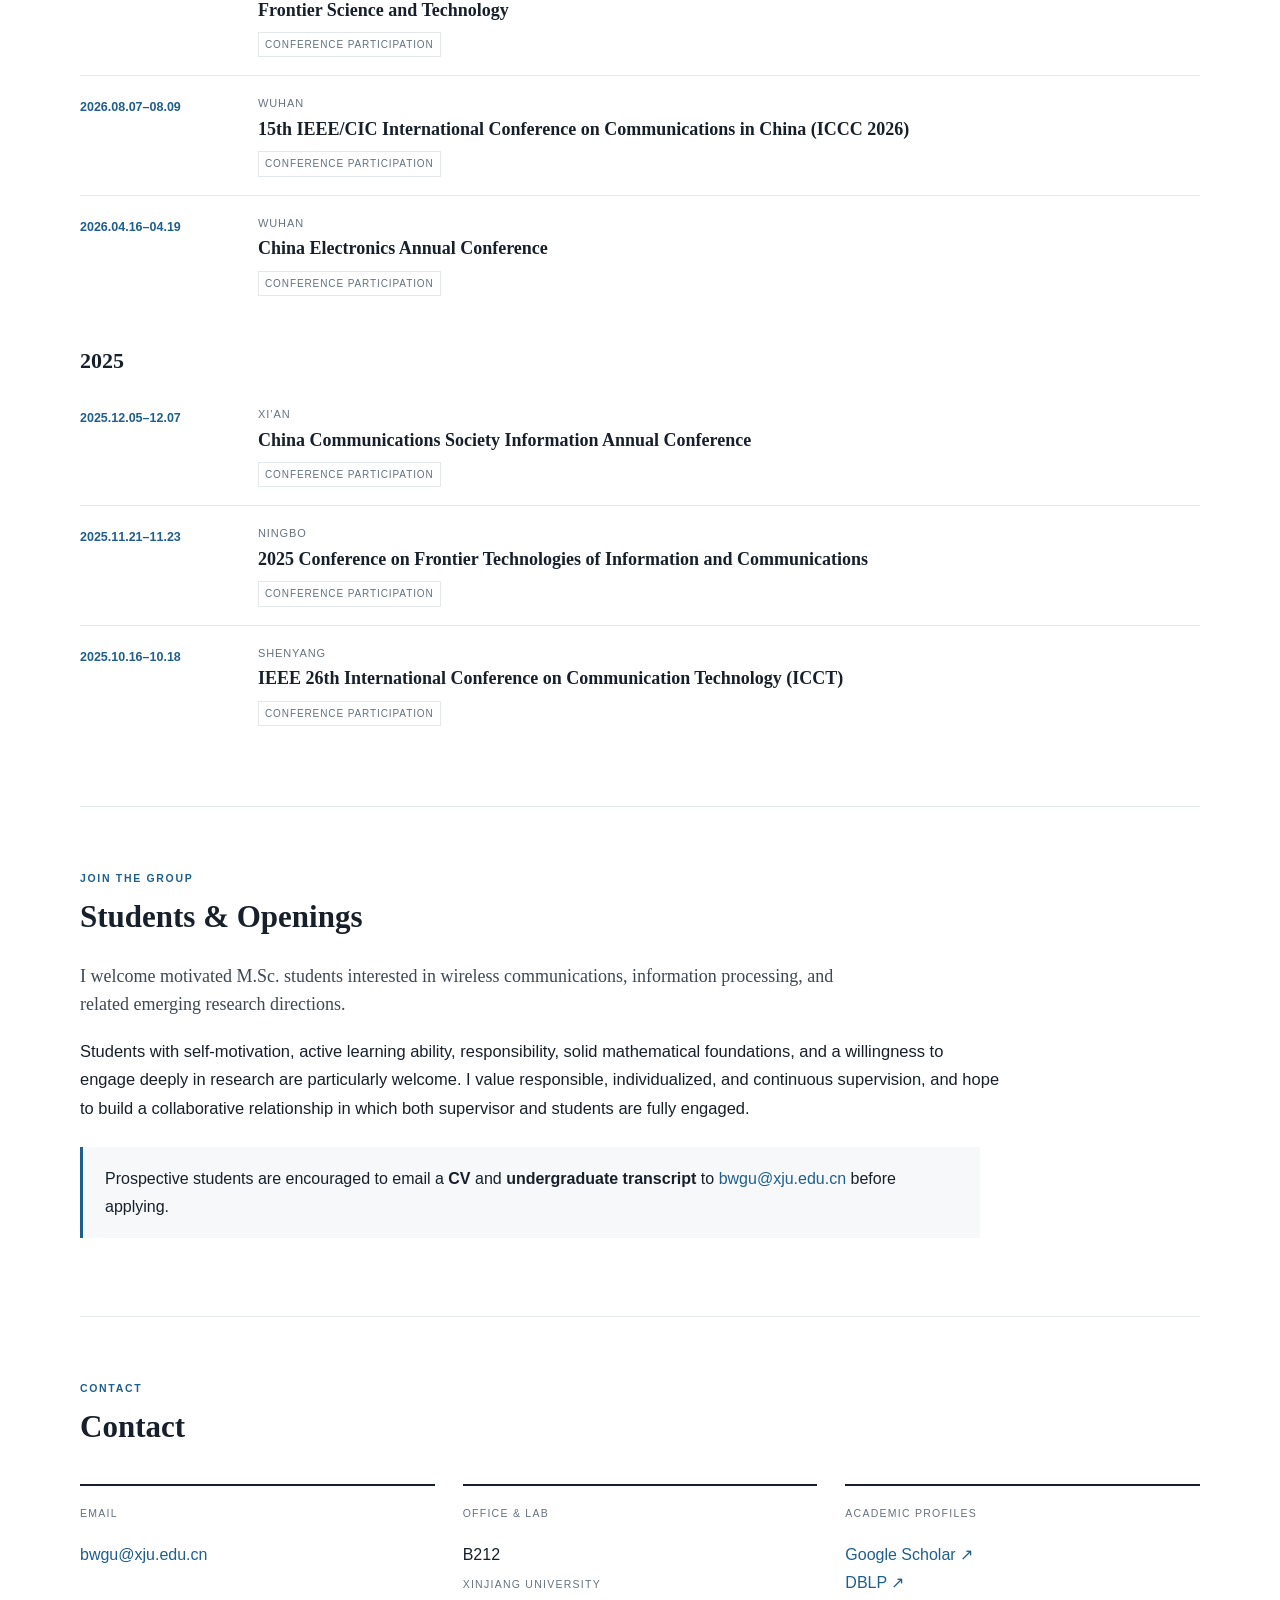
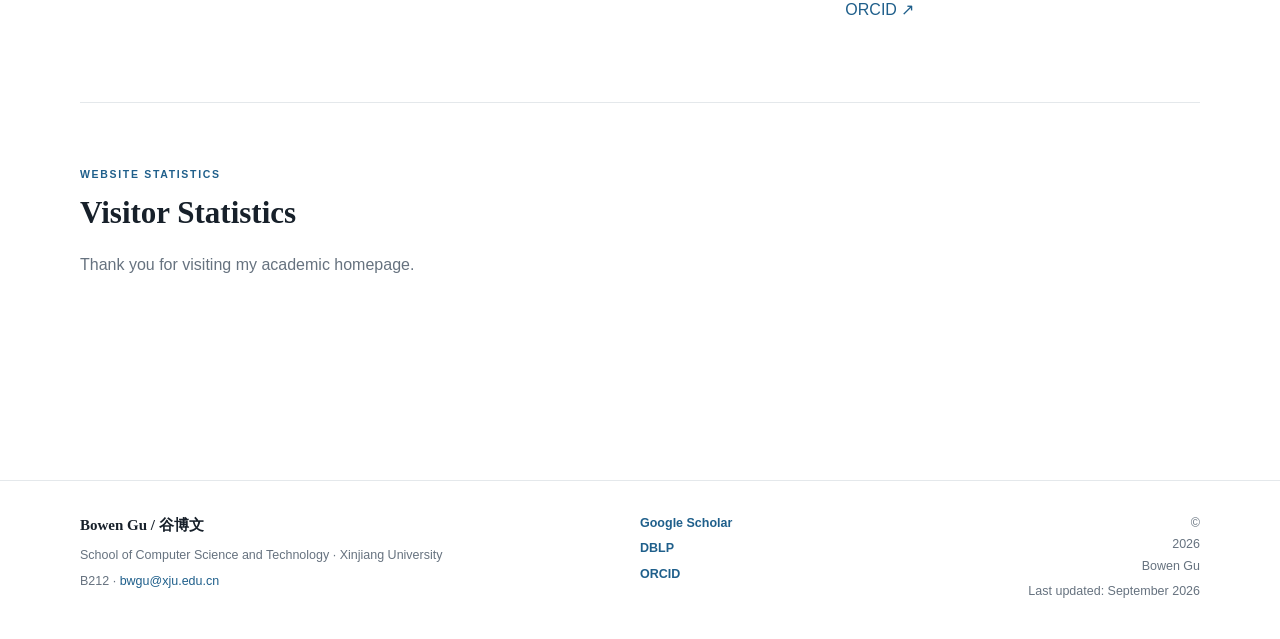
==== commit 3aac023e: "Update index.html" ====
--- a/index.html
+++ b/index.html
@@ -37,16 +37,18 @@
     </span>
   </p>
 
-  <div class="visitor-counter">
-    <span class="visitor-icon" aria-hidden="true">↗</span>
-    <div class="visitor-content">
-      <div class="visitor-label">
-        <span data-lang="en">Total visits</span>
-        <span data-lang="zh" hidden>累计访问量</span>
-      </div>
-      <div id="visitor-count" aria-live="polite">Loading...</div>
-    </div>
-  </div>
+ 
+<div id="visitor-count" aria-live="polite">
+  <iframe
+    src="https://bwgu.goatcounter.com/counter/TOTAL.html"
+    title="Total website visits"
+    width="300"
+    height="120"
+    loading="lazy"
+    style="border:0; max-width:100%;"
+  ></iframe>
+</div>
+
 </section>
 
 
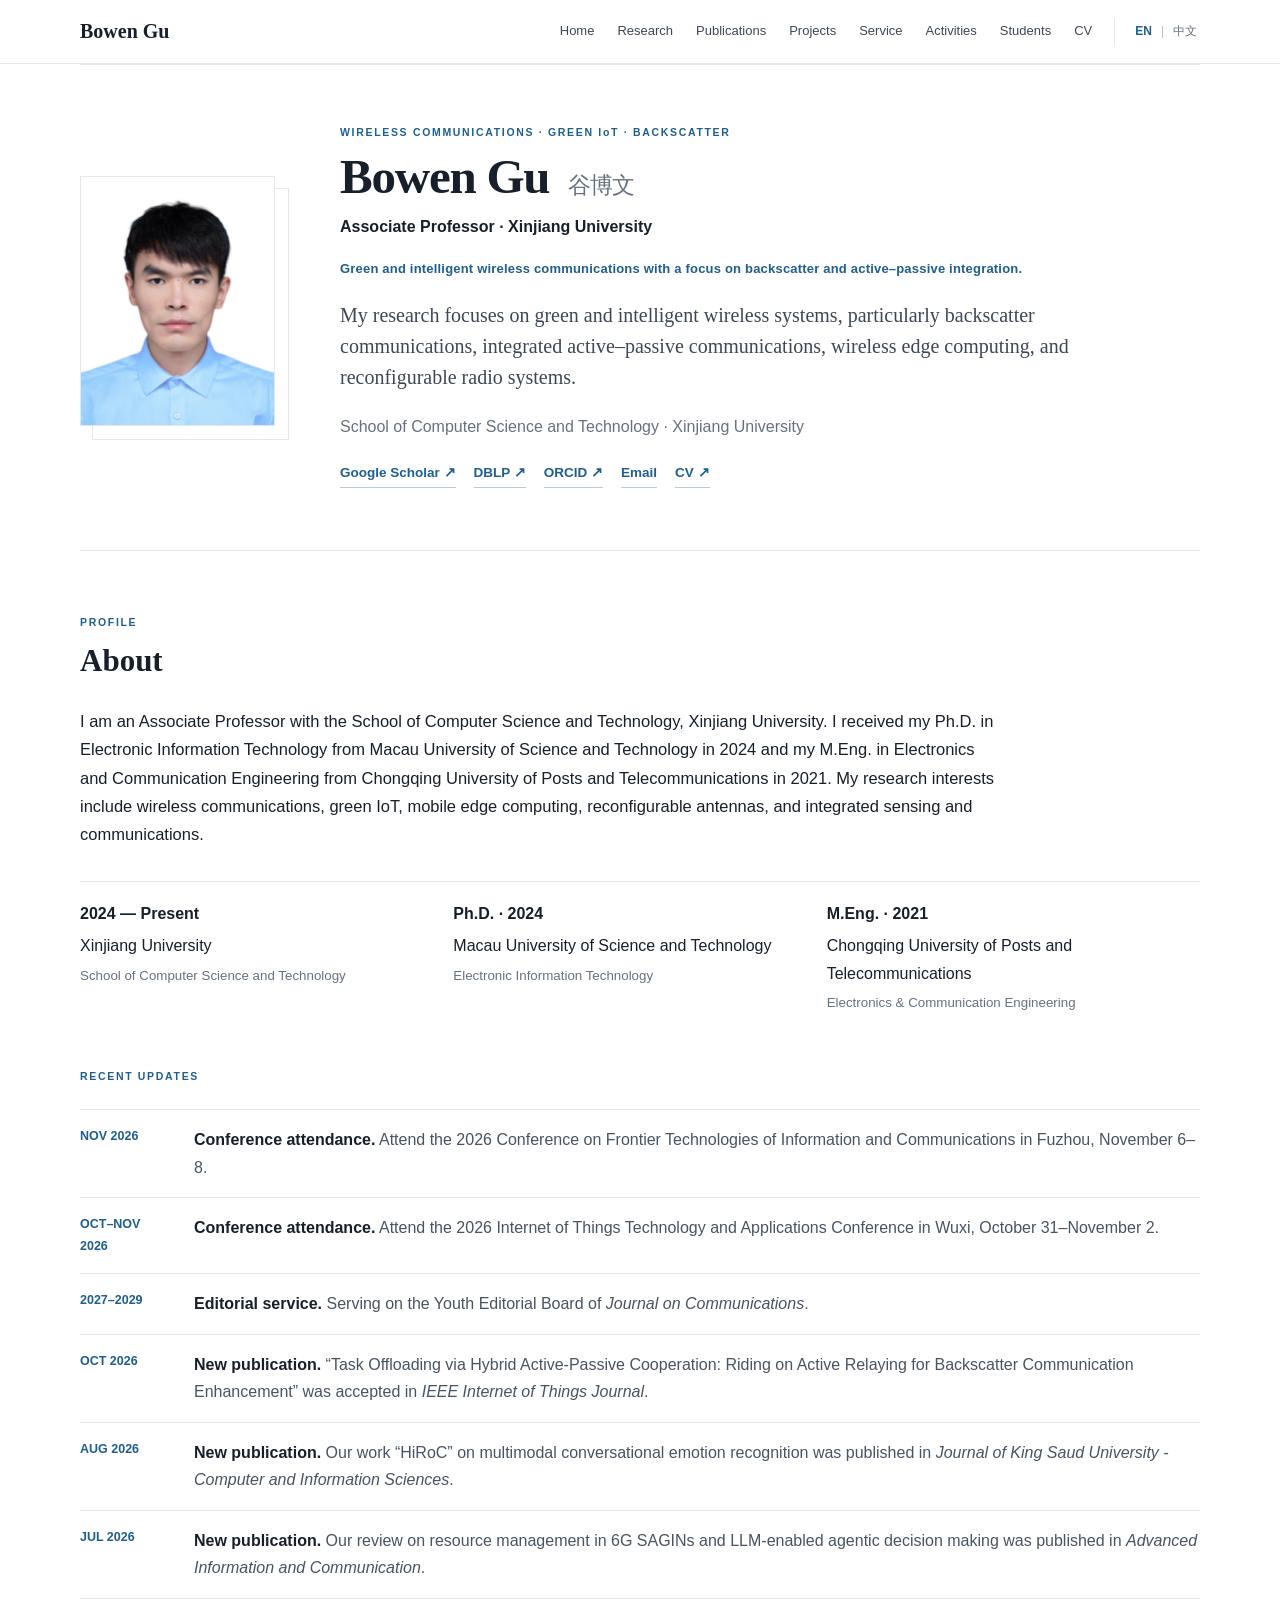
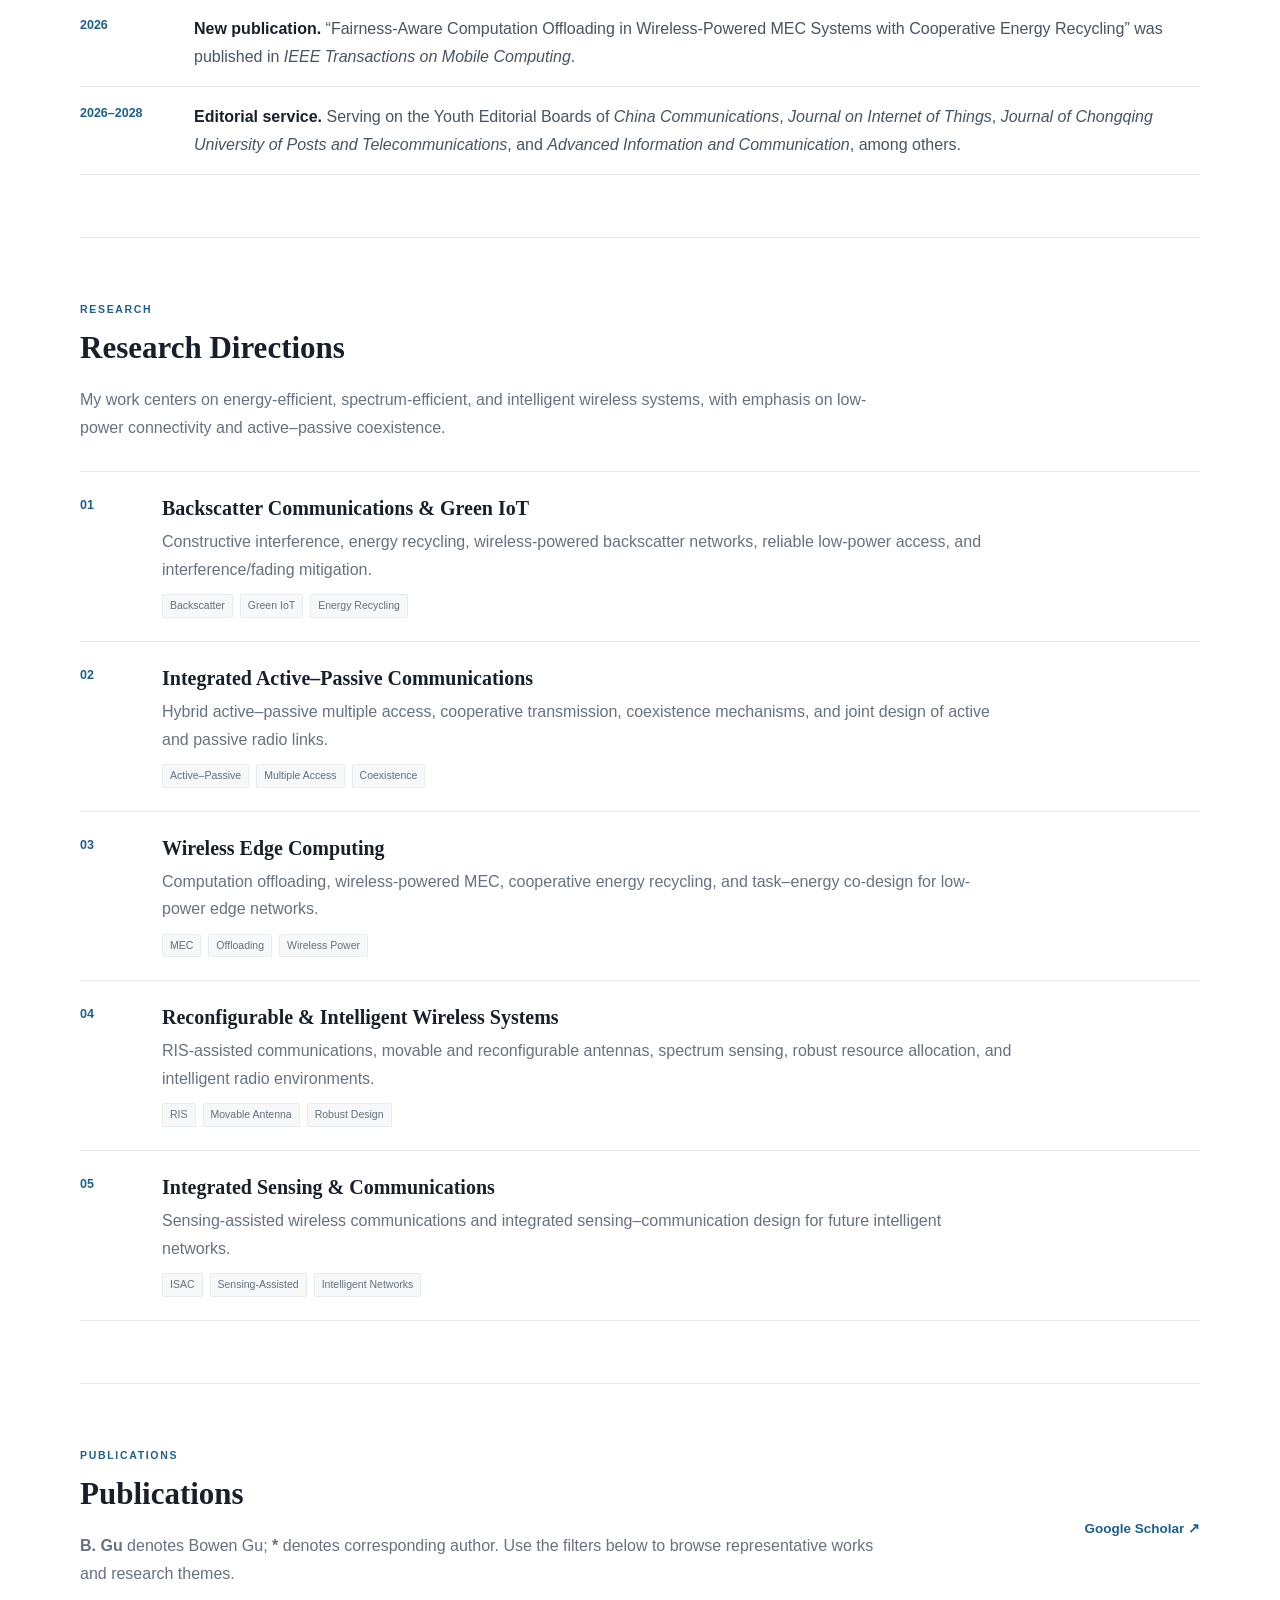
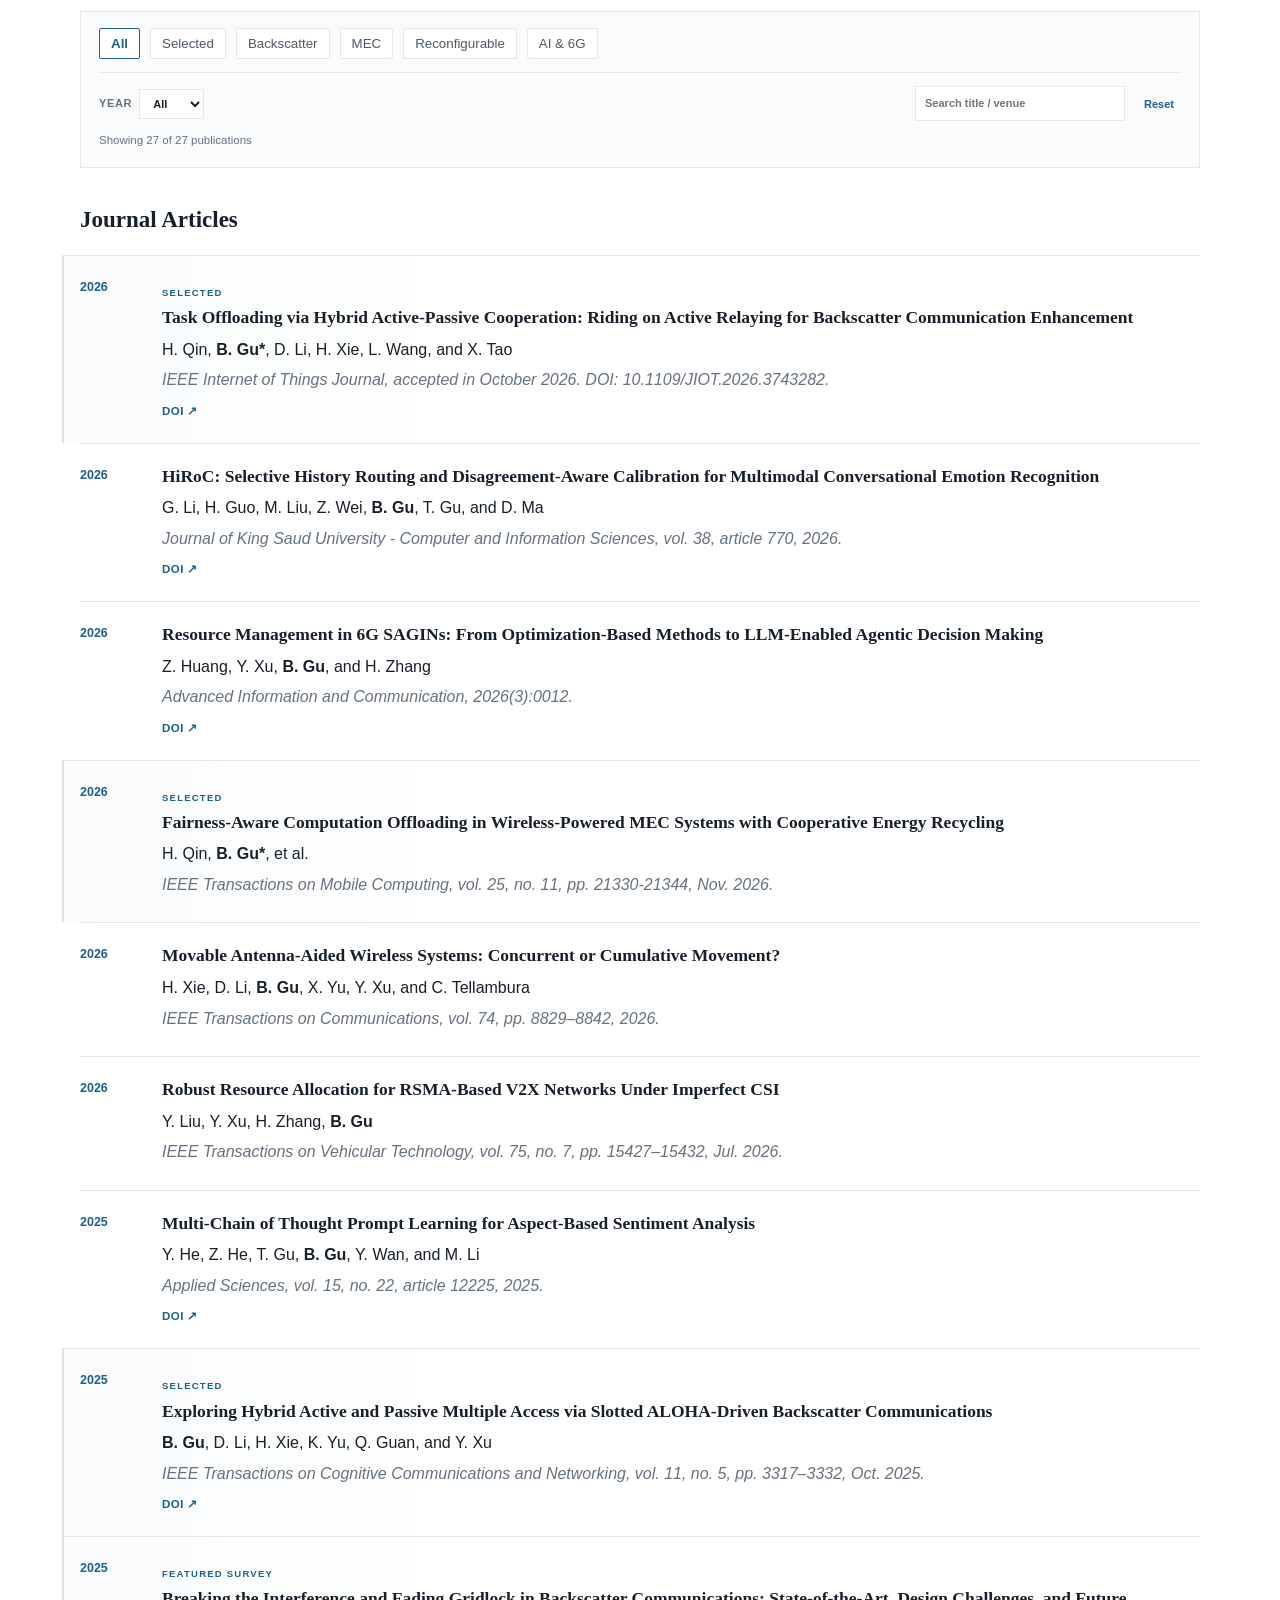
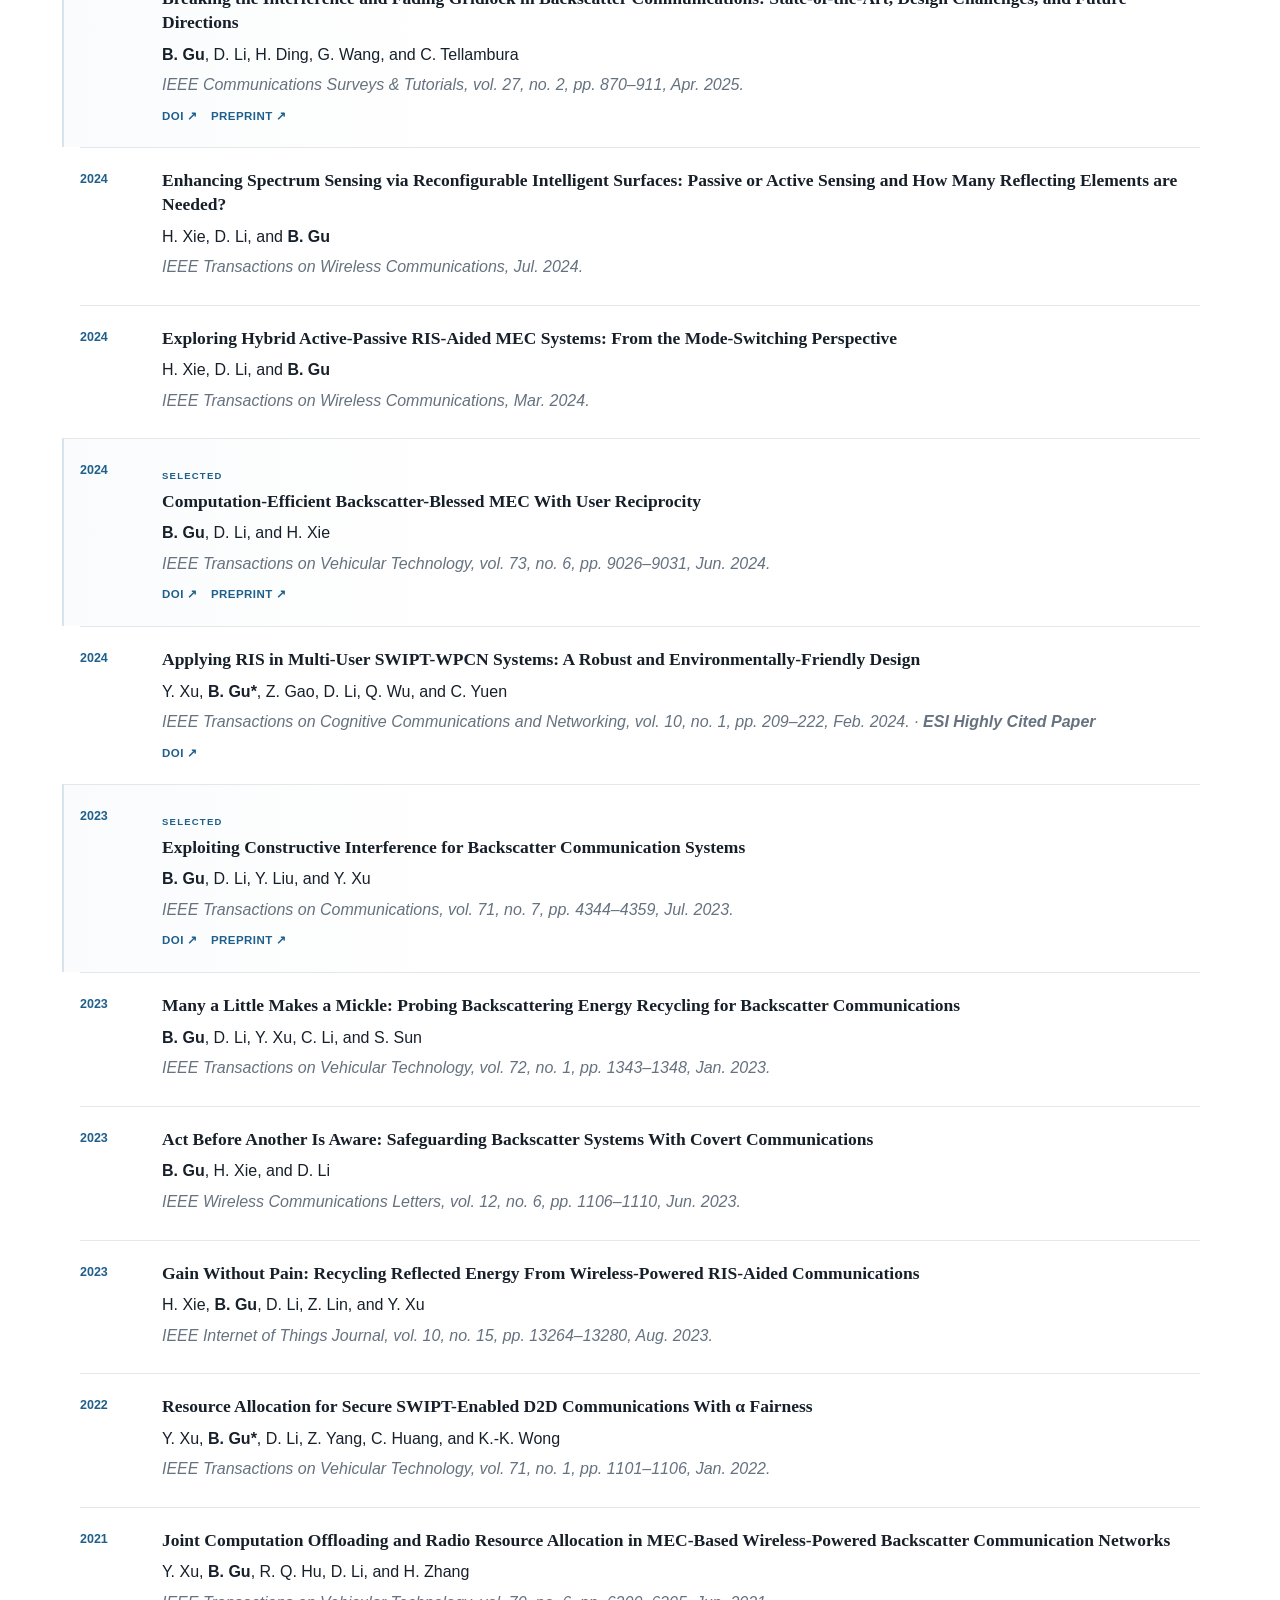
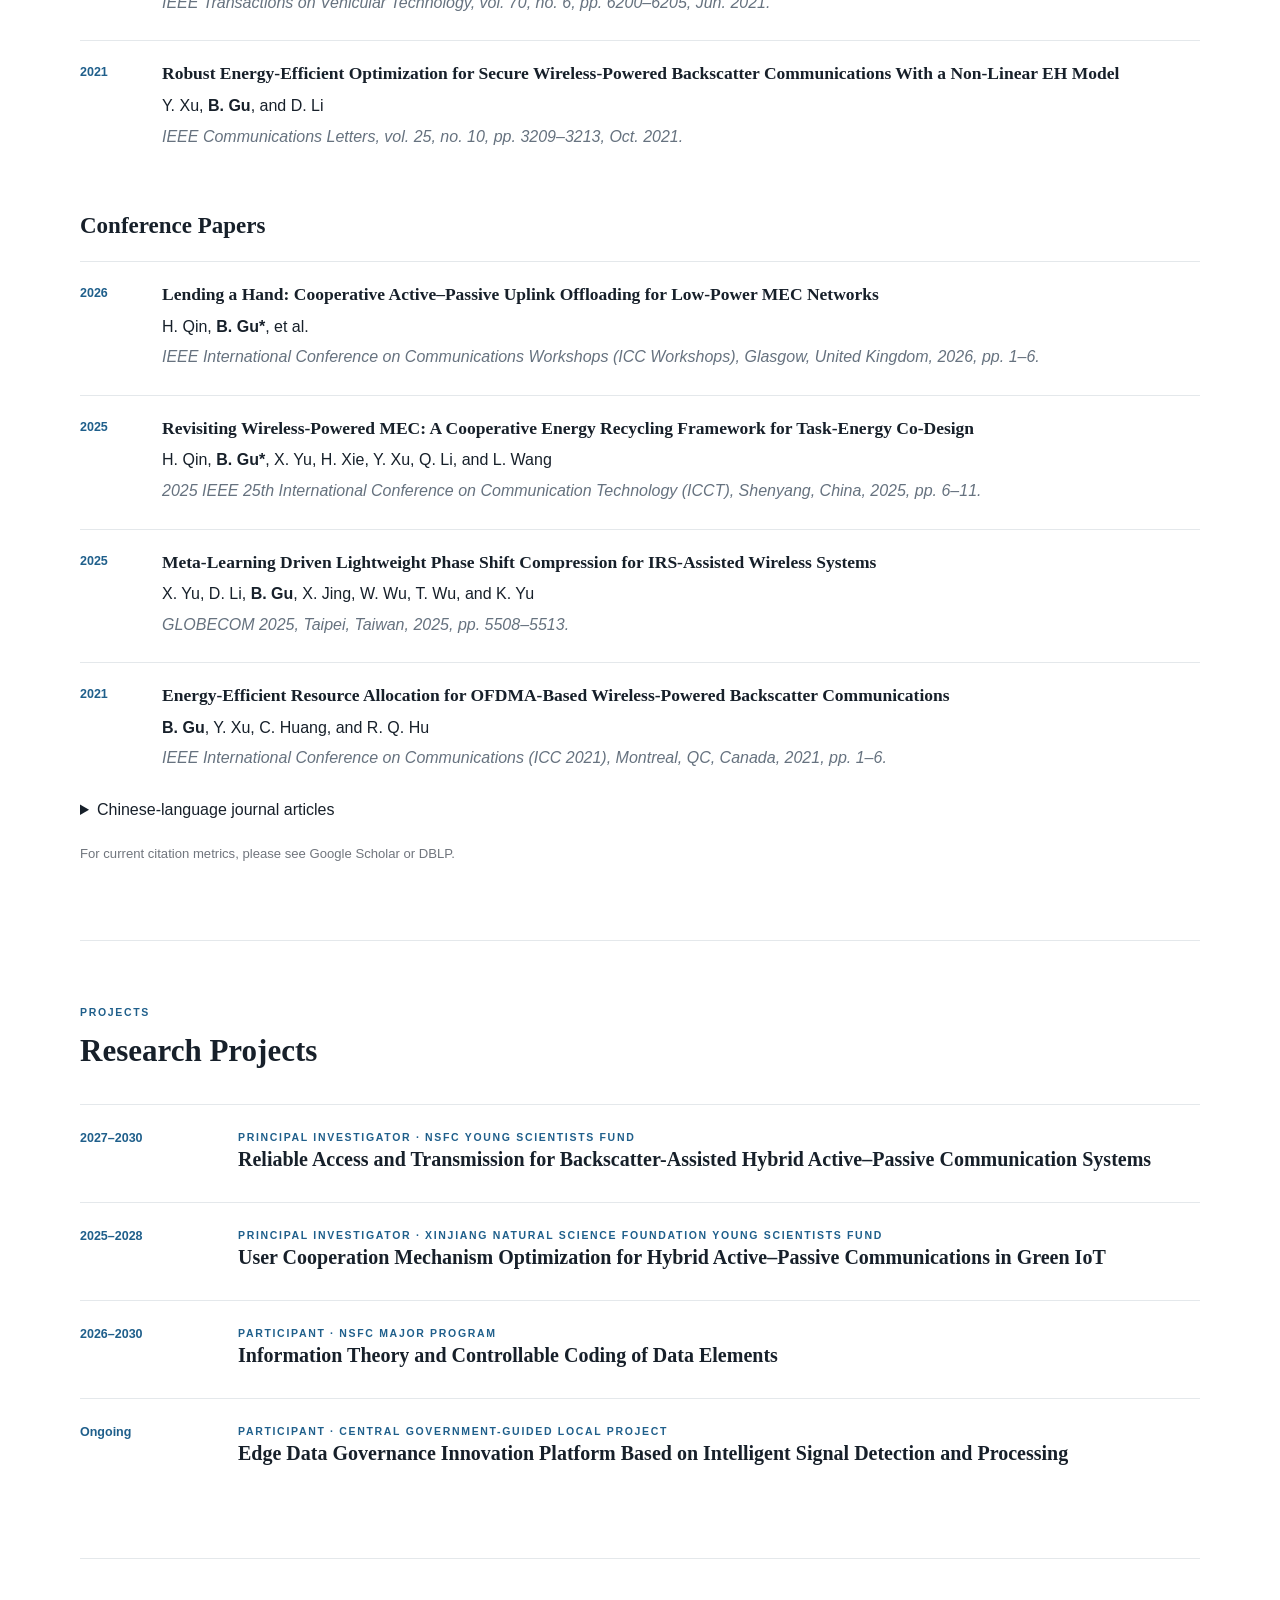
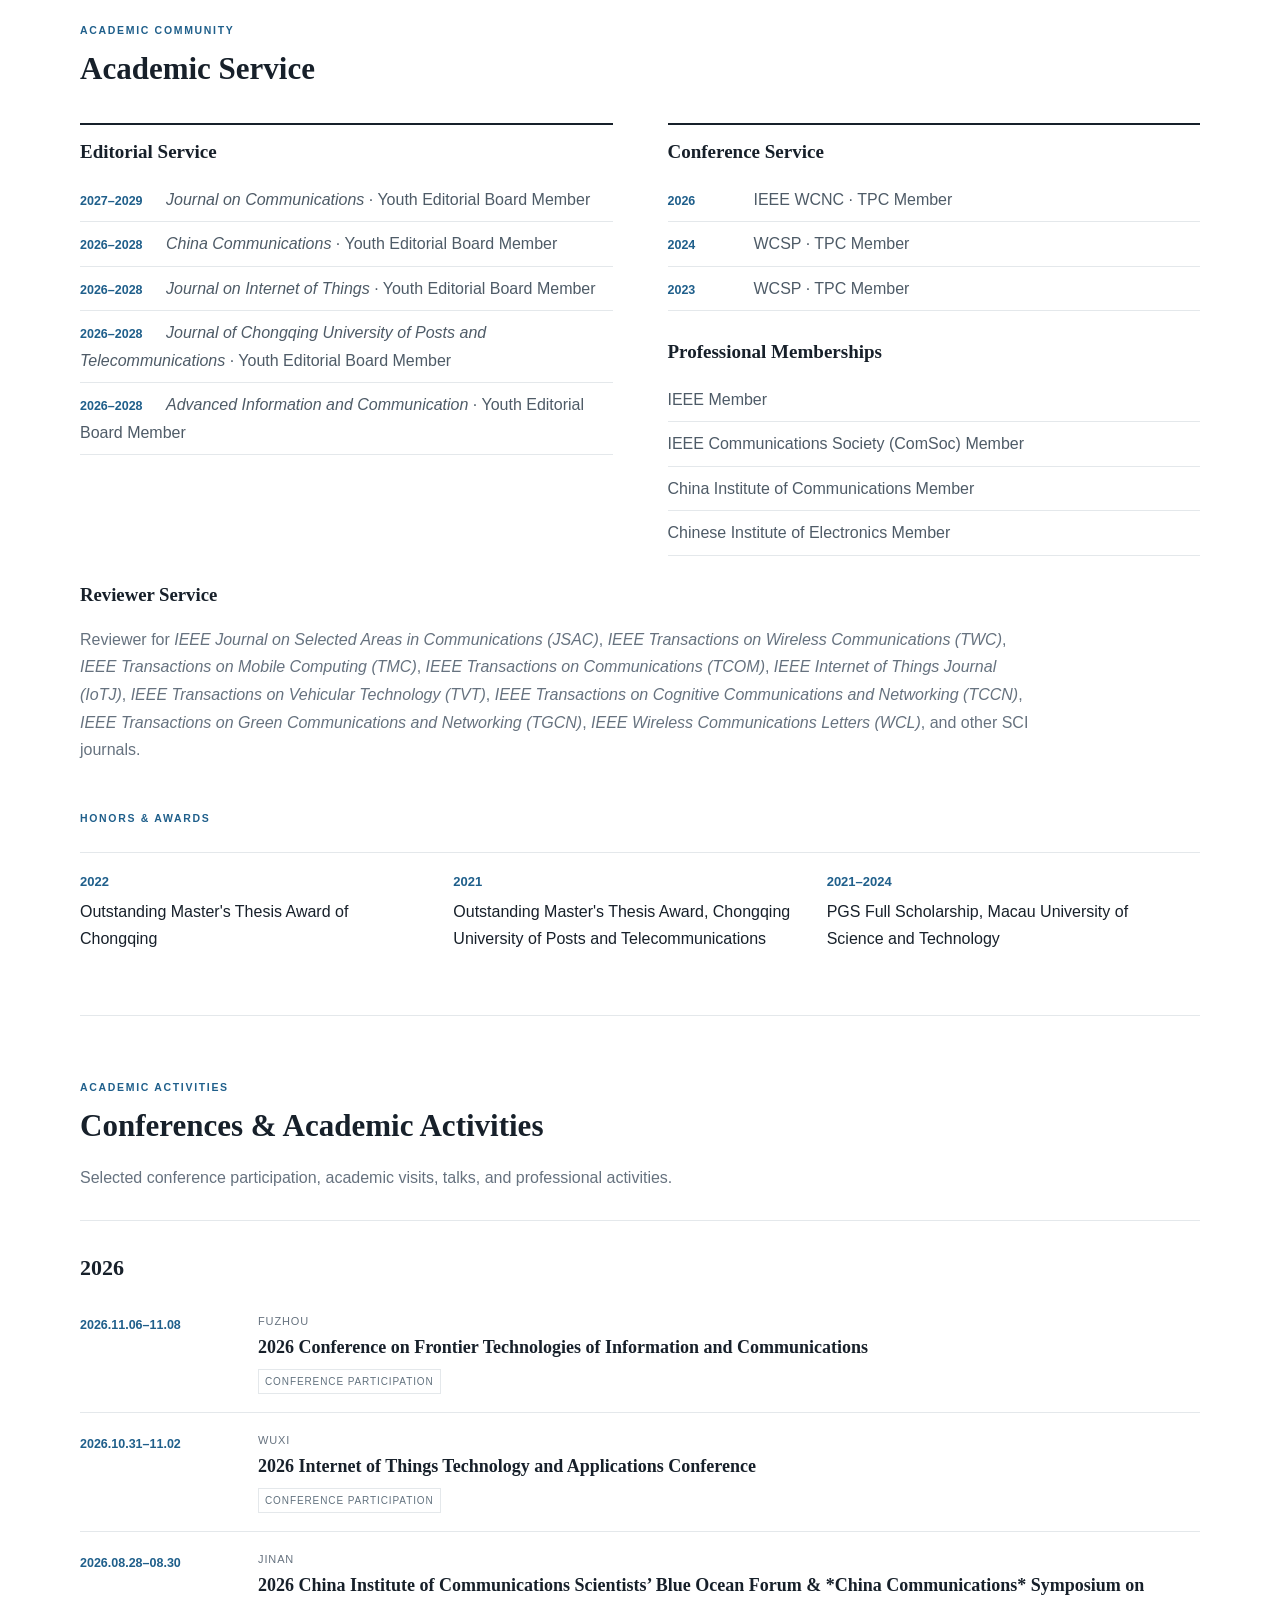
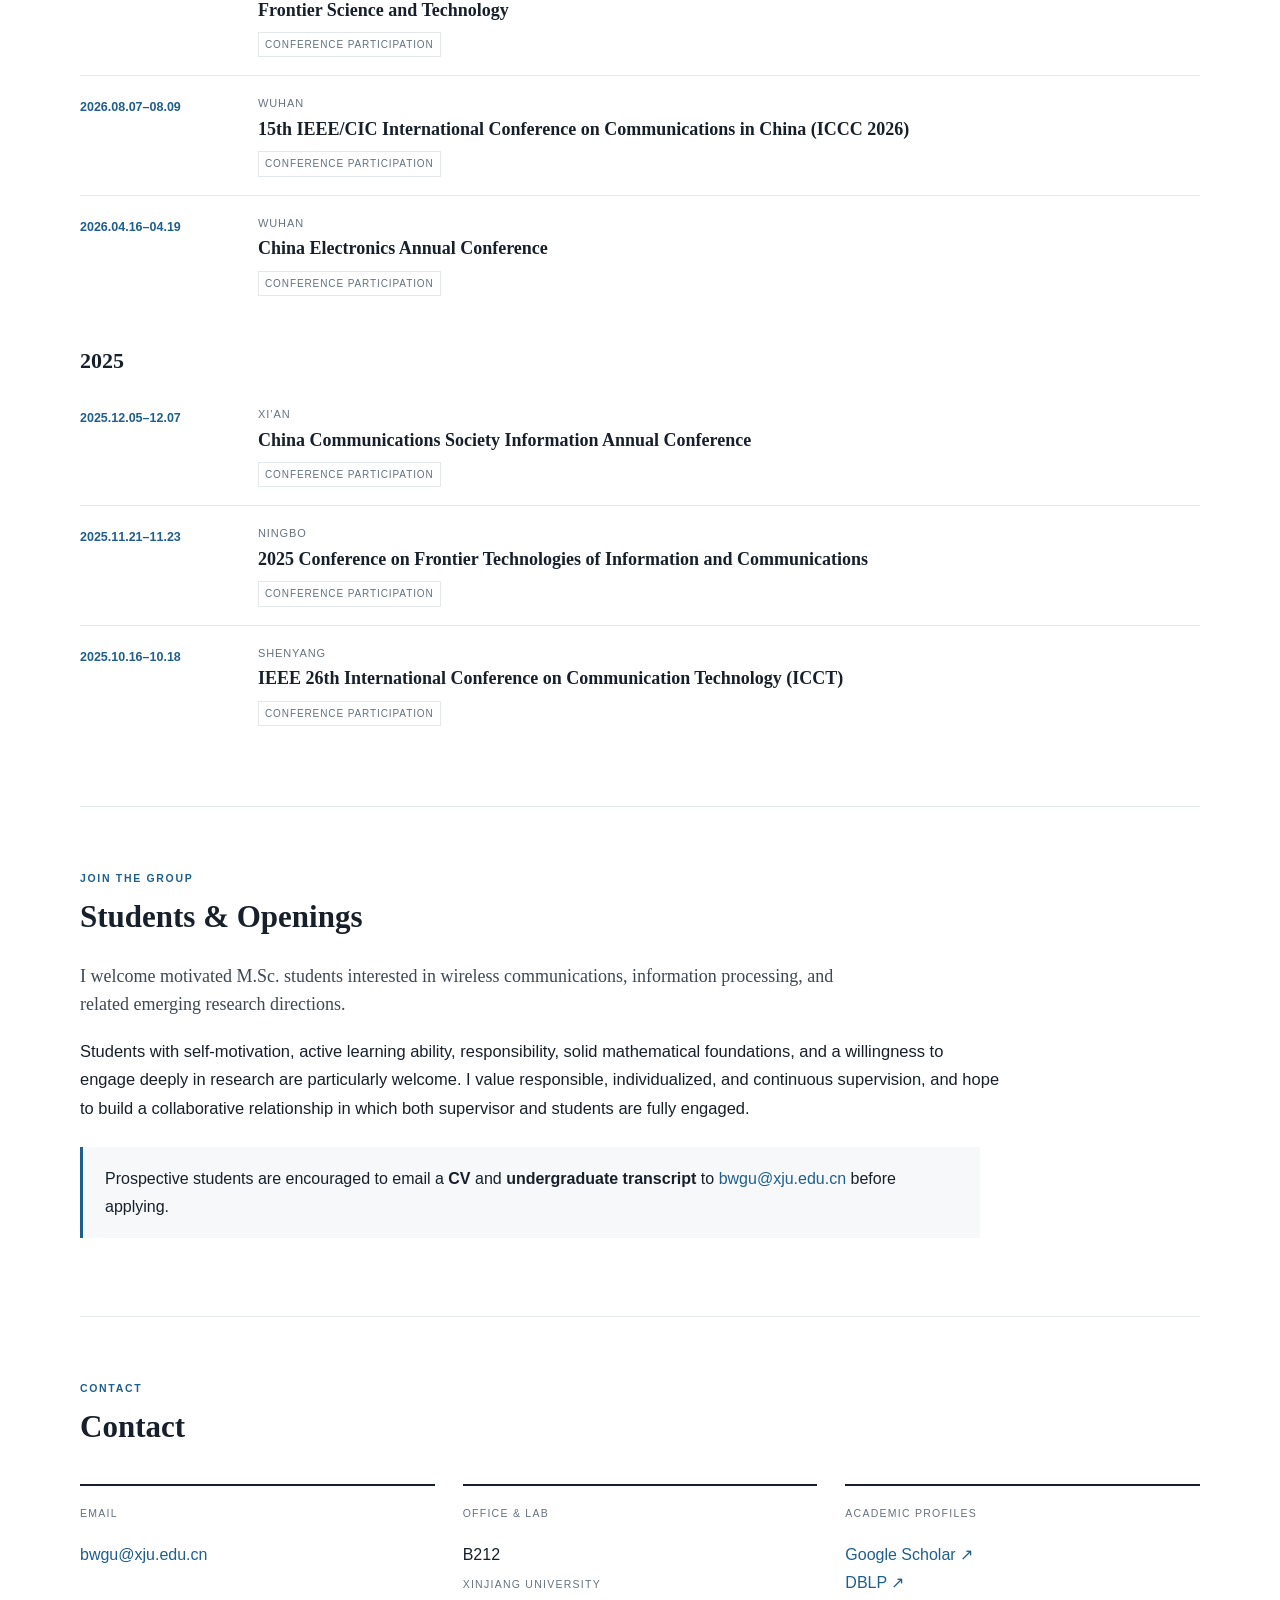
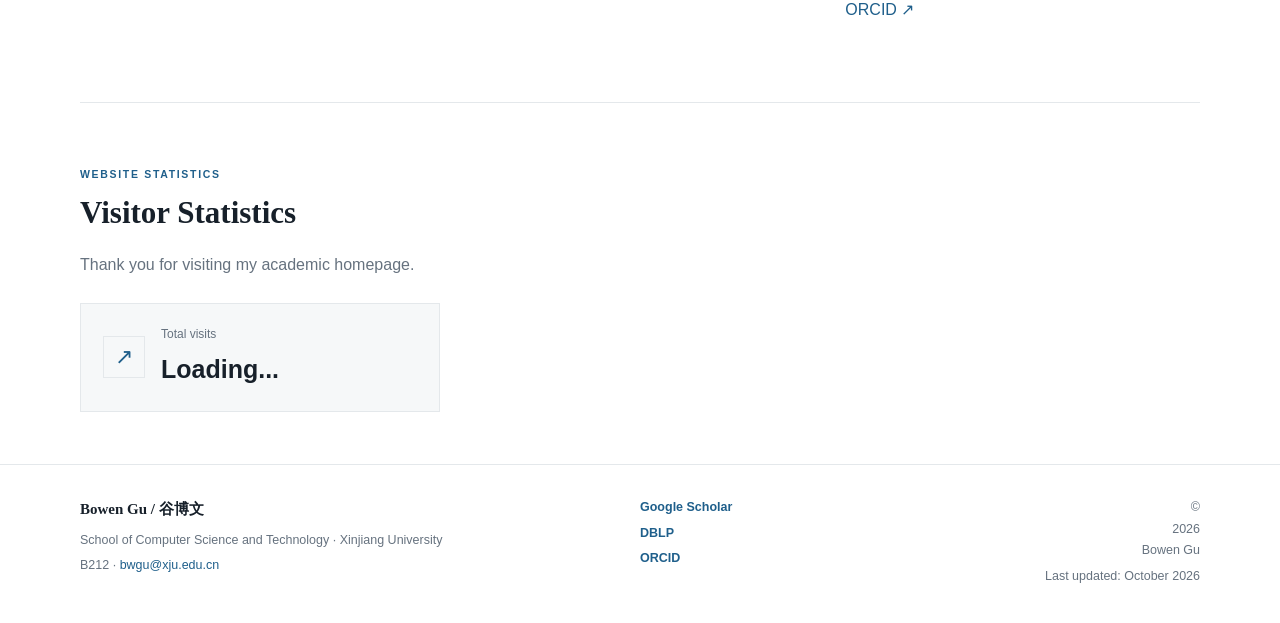
==== commit 3bad73b1: "Update index.html" ====
--- a/index.html
+++ b/index.html
@@ -38,29 +38,64 @@
   </p>
 
  
-<div id="visitor-count" aria-live="polite">
-  <iframe
-    src="https://bwgu.goatcounter.com/counter/TOTAL.html"
-    title="Total website visits"
-    width="300"
-    height="120"
-    loading="lazy"
-    style="border:0; max-width:100%;"
-  ></iframe>
+
+<div class="visitor-counter">
+  <span class="visitor-icon" aria-hidden="true">↗</span>
+  <div class="visitor-content">
+    <div class="visitor-label">
+      <span data-lang="en">Total visits</span>
+      <span data-lang="zh" hidden>累计访问量</span>
+    </div>
+    <div id="visitor-count" aria-live="polite">Loading...</div>
+  </div>
 </div>
+
 
 </section>
 
 
 
-</main><footer><div class="wrap footer-grid"><div><strong>Bowen Gu / 谷博文</strong><span data-lang="en">School of Computer Science and Technology · Xinjiang University</span><span data-lang="zh" hidden="">新疆大学 · 计算机科学与技术学院</span><span>B212 · <a href="mailto:bwgu@xju.edu.cn">bwgu@xju.edu.cn</a></span></div><div class="footer-links"><a href="https://scholar.google.com/citations?user=HVV62k4AAAAJ&amp;hl=en">Google Scholar</a><a href="https://dblp.org/pid/297/0855">DBLP</a><a href="https://orcid.org/0000-0001-9506-328X">ORCID</a></div><div class="footer-meta"><span>© <span id="year"></span> Bowen Gu</span><span data-lang="en">Last updated: September 2026</span><span data-lang="zh" hidden="">最后更新：2026年9月</span></div></div></footer><script src="data/news.js"></script><script src="data/publications.js"></script><script src="data/projects.js"></script><script src="data/service.js"></script><script src="data/activities.js"></script><script src="assets/main.js"></script>
-<!-- GoatCounter analytics: records page visits; it does not display a public counter by itself. -->
-<script data-goatcounter="https://bwgu.goatcounter.com/count"
-        async src="https://gc.zgo.at/count.js"></script>
-</body></html>
 
+</main>
 
+<footer>
+  <div class="wrap footer-grid">
+    <div>
+      <strong>Bowen Gu / 谷博文</strong>
+      <span data-lang="en">School of Computer Science and Technology · Xinjiang University</span>
+      <span data-lang="zh" hidden>新疆大学 · 计算机科学与技术学院</span>
+      <span>B212 · <a href="mailto:bwgu@xju.edu.cn">bwgu@xju.edu.cn</a></span>
+    </div>
 
+    <div class="footer-links">
+      <a href="https://scholar.google.com/citations?user=HVV62k4AAAAJ&amp;hl=en">Google Scholar</a>
+      <a href="https://dblp.org/pid/297/0855">DBLP</a>
+      <a href="https://orcid.org/0000-0001-9506-328X">ORCID</a>
+    </div>
+
+    <div class="footer-meta">
+      <span>© <span id="year"></span> Bowen Gu</span>
+      <span data-lang="en">Last updated: October 2026</span>
+      <span data-lang="zh" hidden>最后更新：2026年10月</span>
+    </div>
+  </div>
+</footer>
+
+<script src="data/news.js"></script>
+<script src="data/publications.js"></script>
+<script src="data/projects.js"></script>
+<script src="data/service.js"></script>
+<script src="data/activities.js"></script>
+<script src="assets/main.js"></script>
+
+<!-- GoatCounter: record page visits -->
+<script
+  data-goatcounter="https://bwgu.goatcounter.com/count"
+  async
+  src="https://gc.zgo.at/count.js">
+</script>
+
+<!-- Display the total visitor count -->
 <script>
 (function () {
   const container = document.getElementById("visitor-count");
@@ -87,6 +122,7 @@
 
     if (attempts >= 100) {
       clearInterval(timer);
+
       if (container.textContent.trim() === "Loading...") {
         container.textContent = "Statistics temporarily unavailable.";
       }
@@ -95,4 +131,8 @@
 })();
 </script>
 
+</body>
+</html>
 
+
+
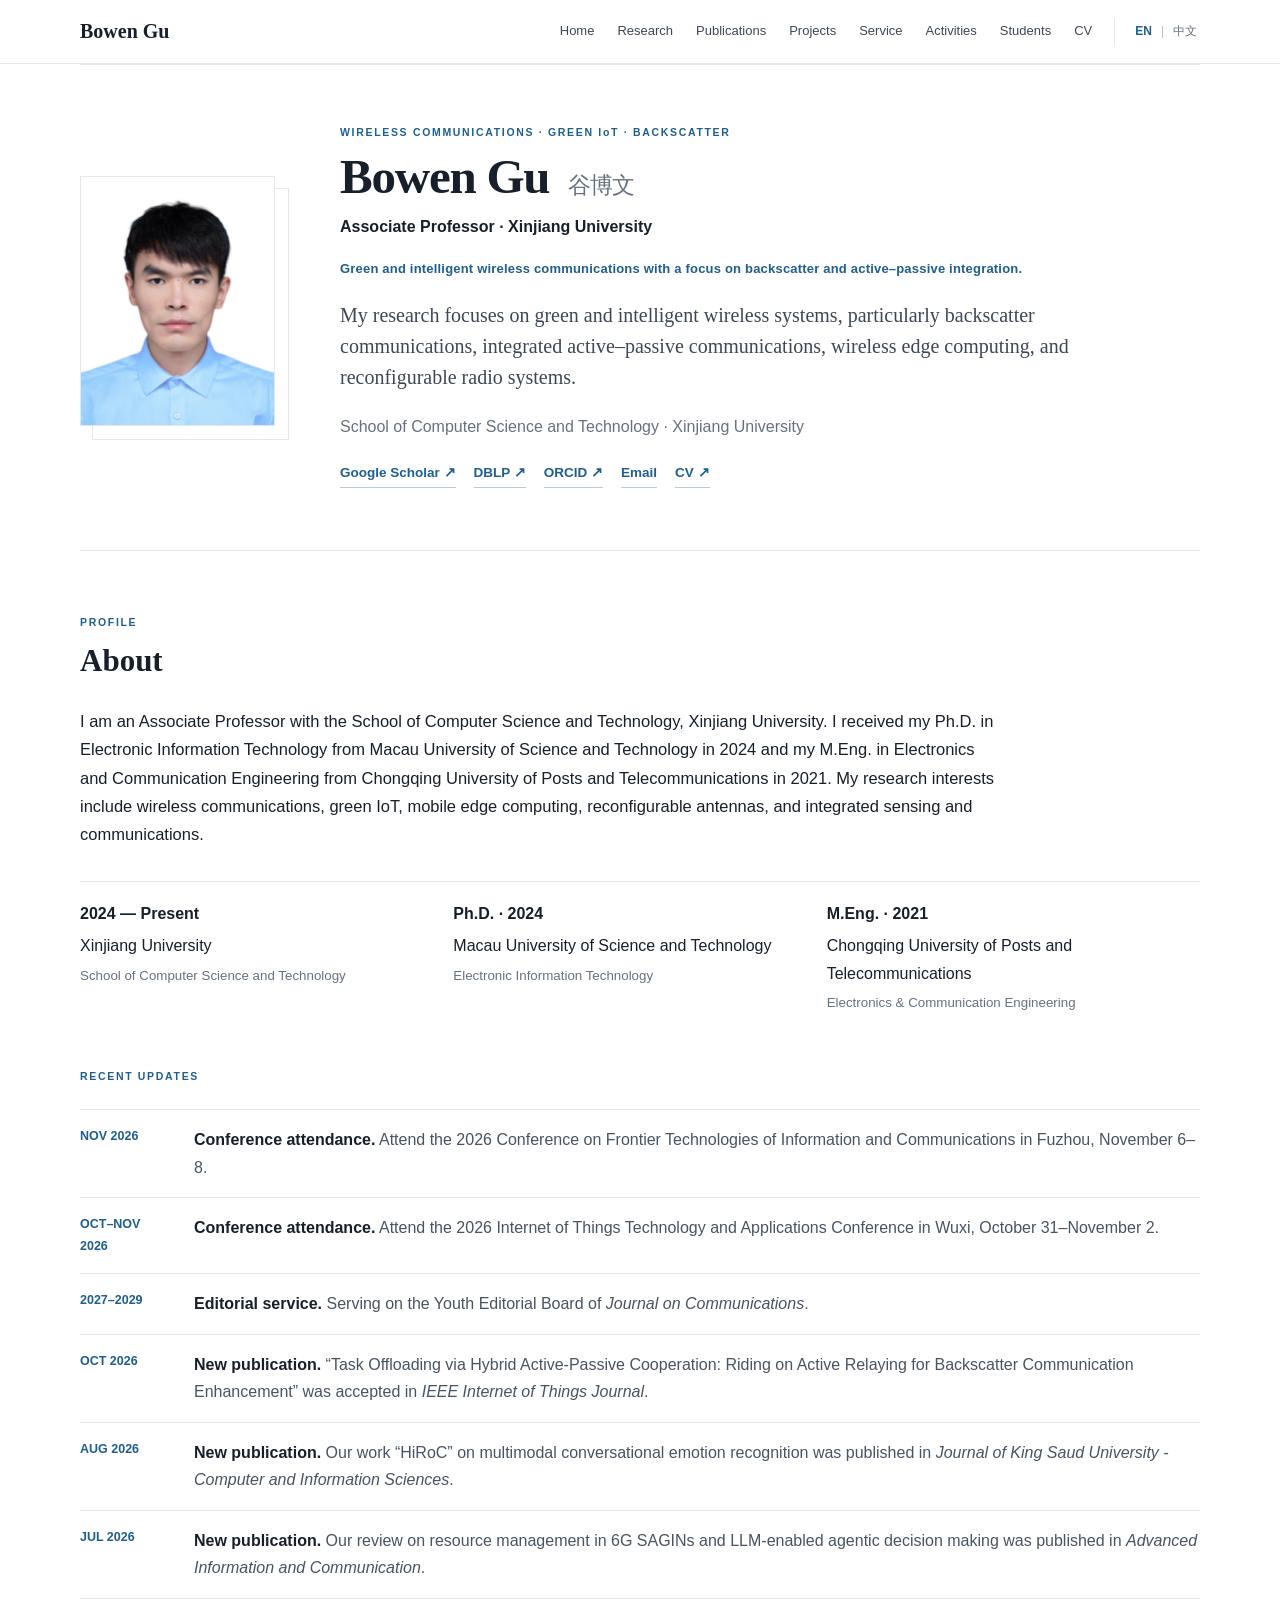
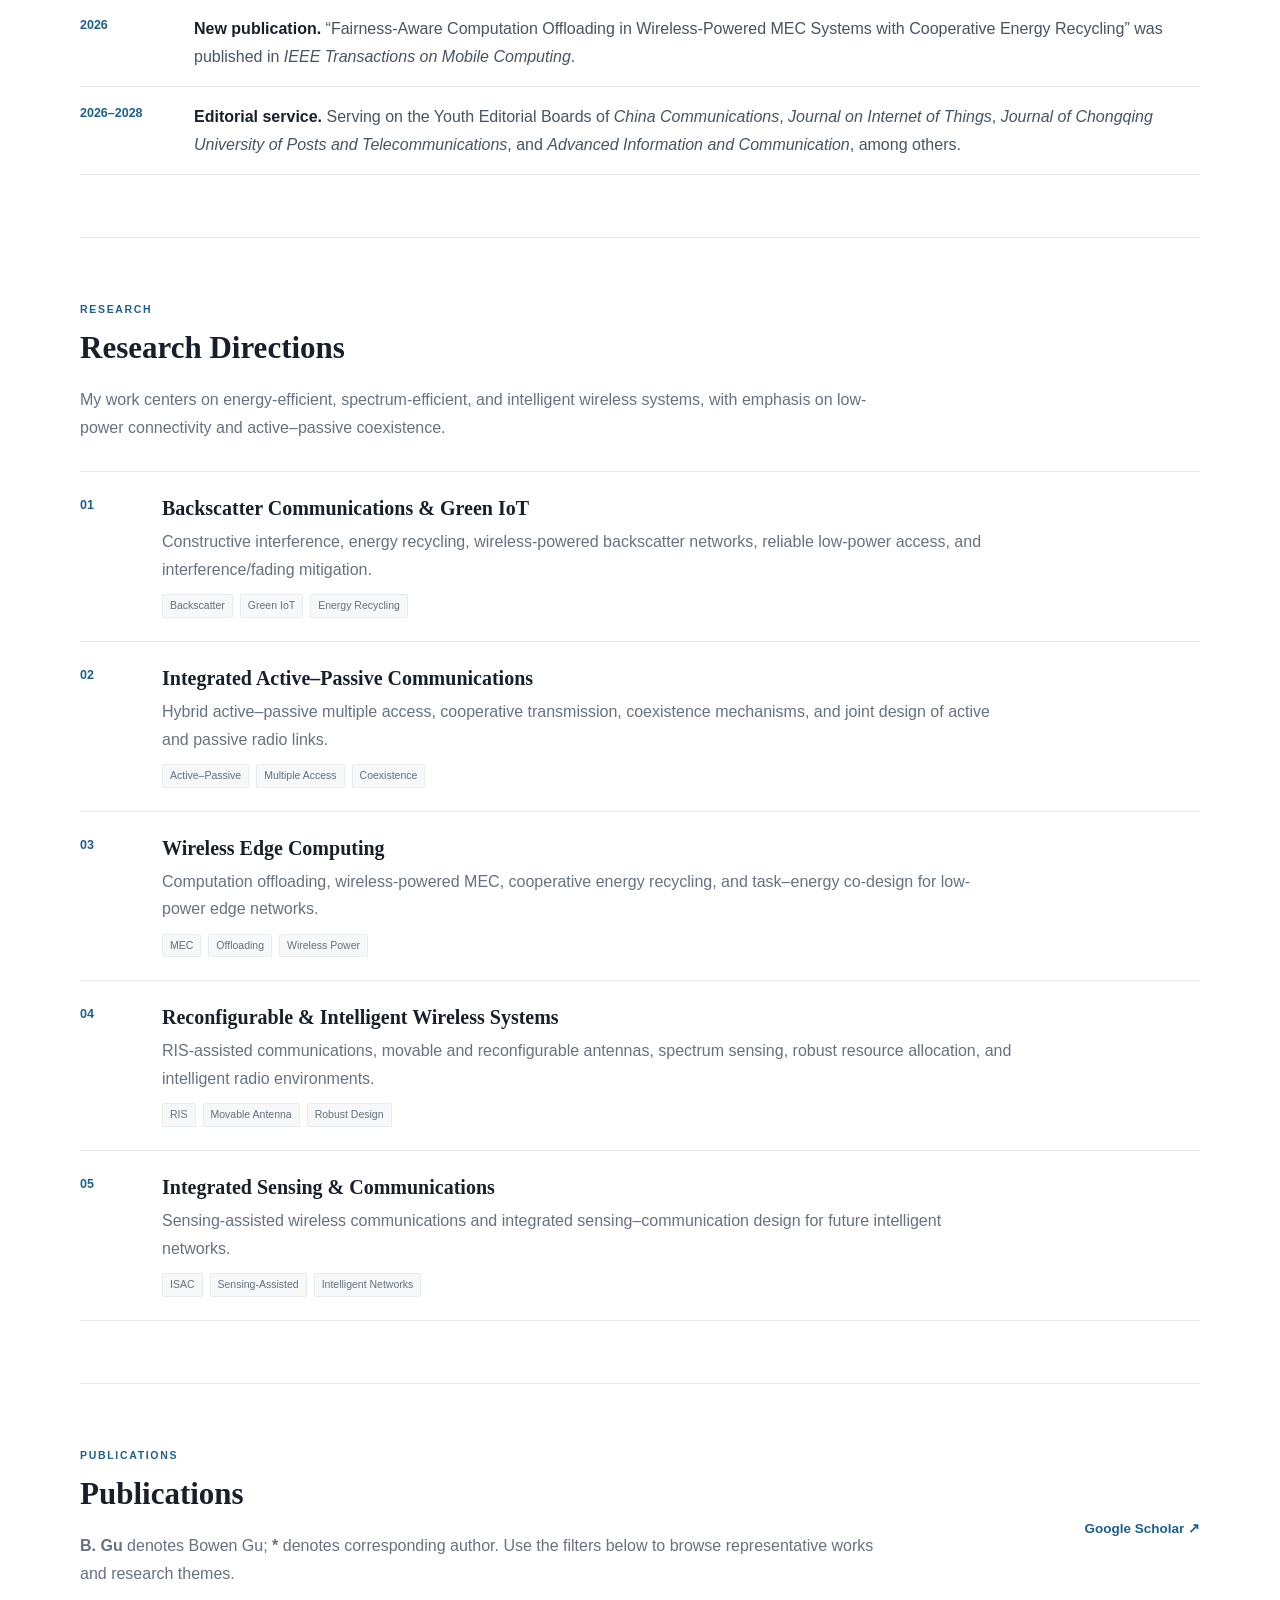
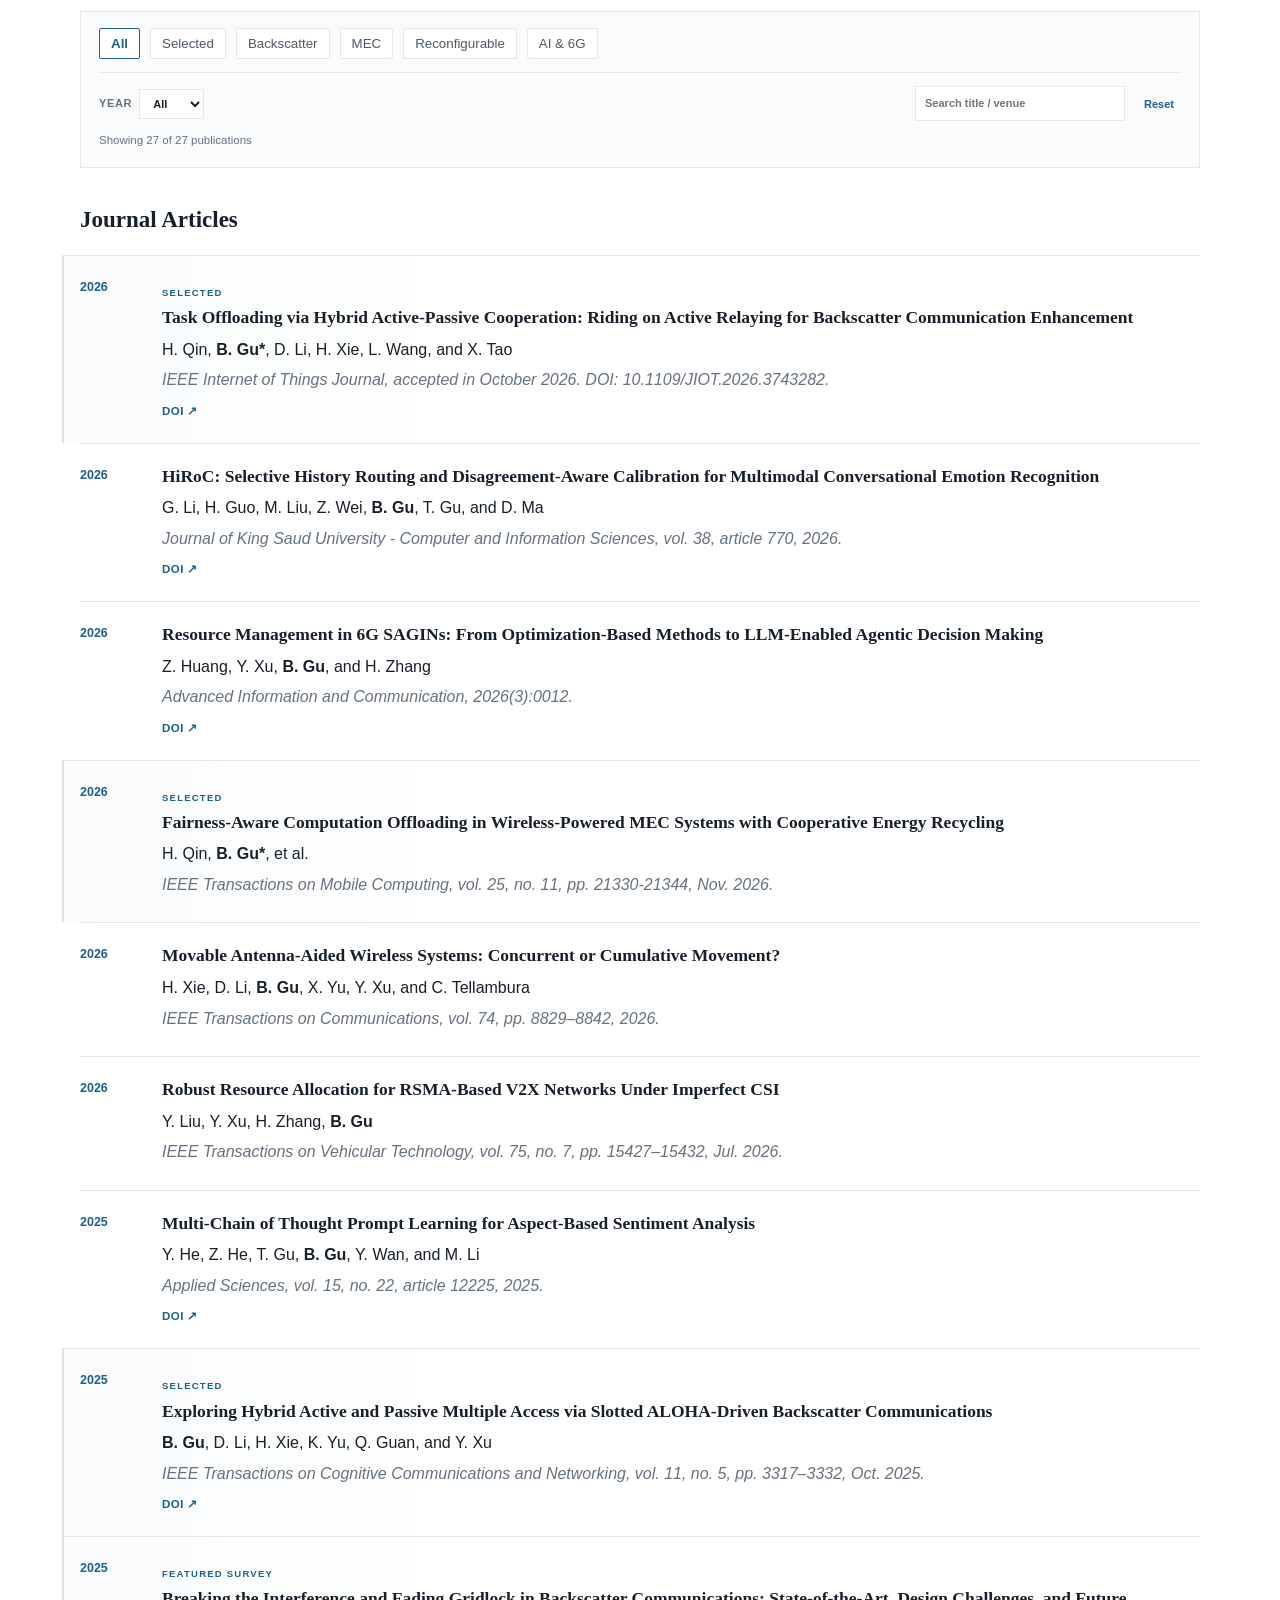
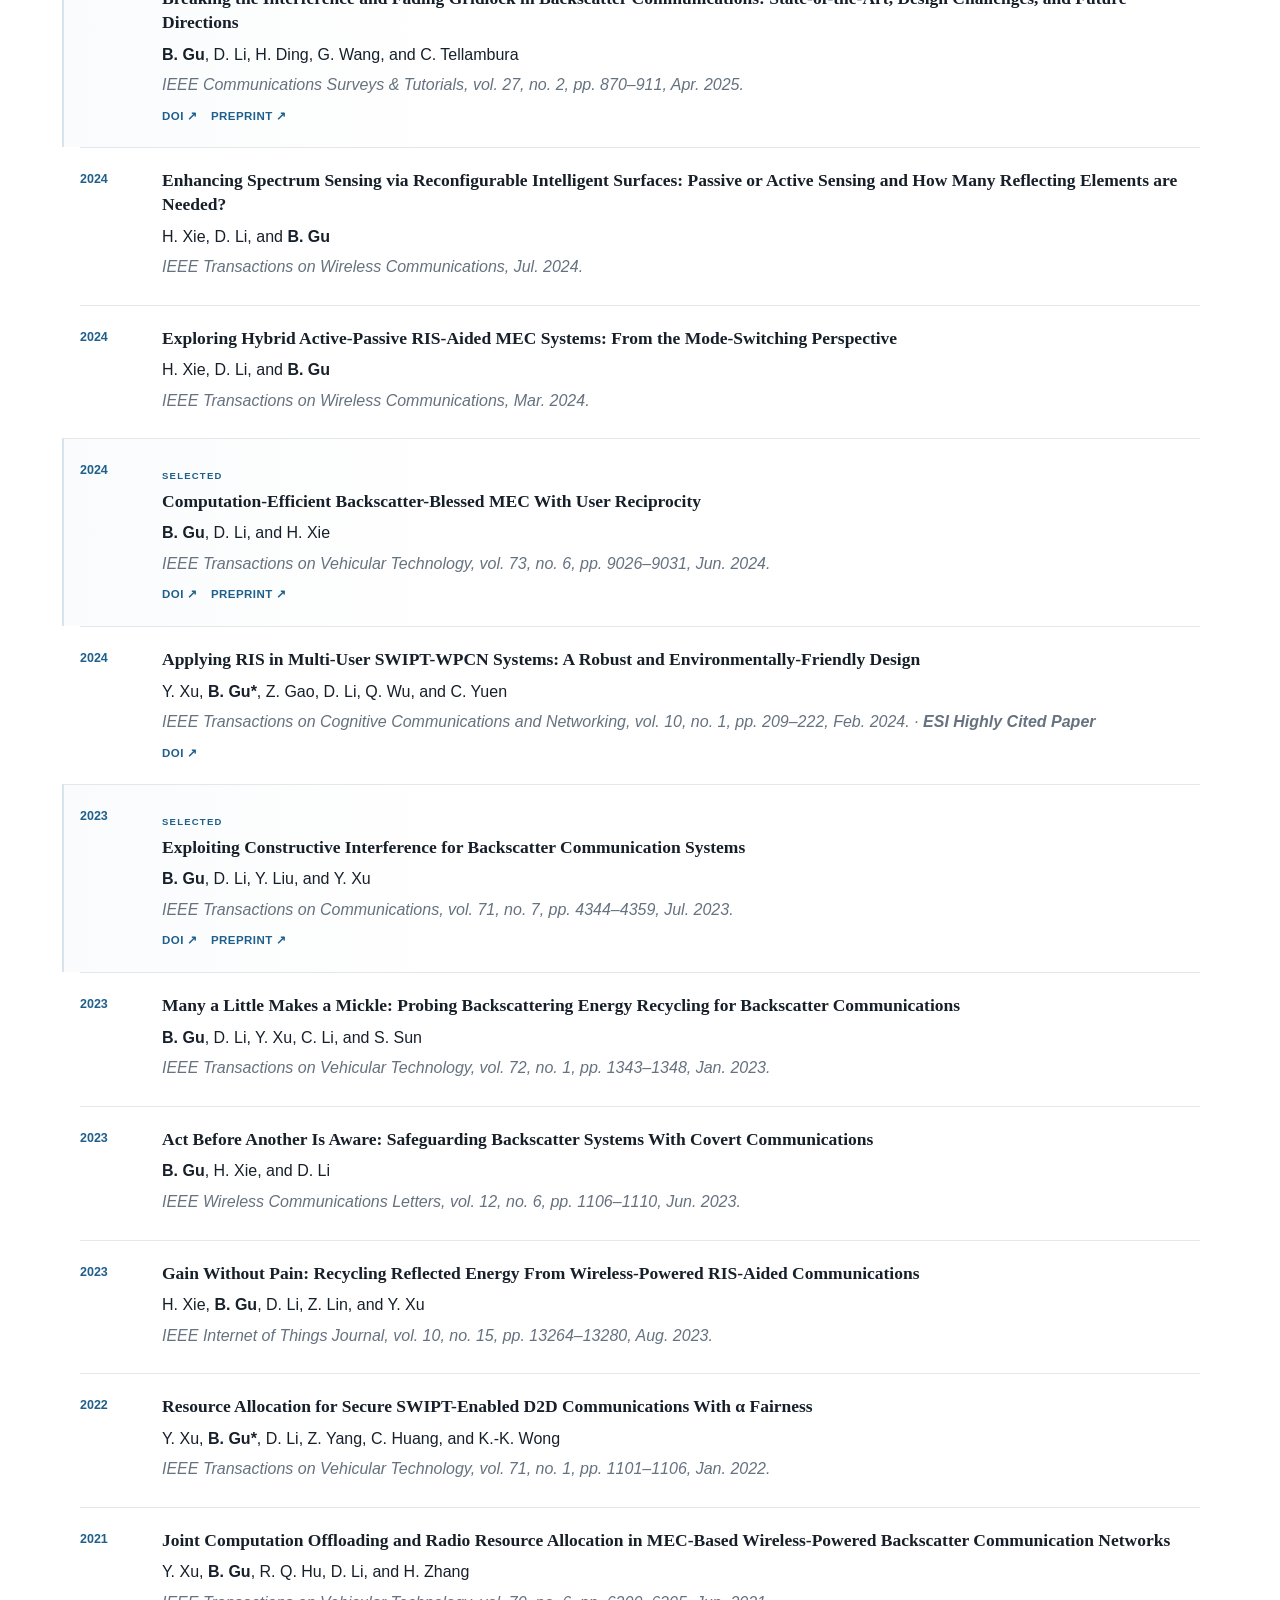
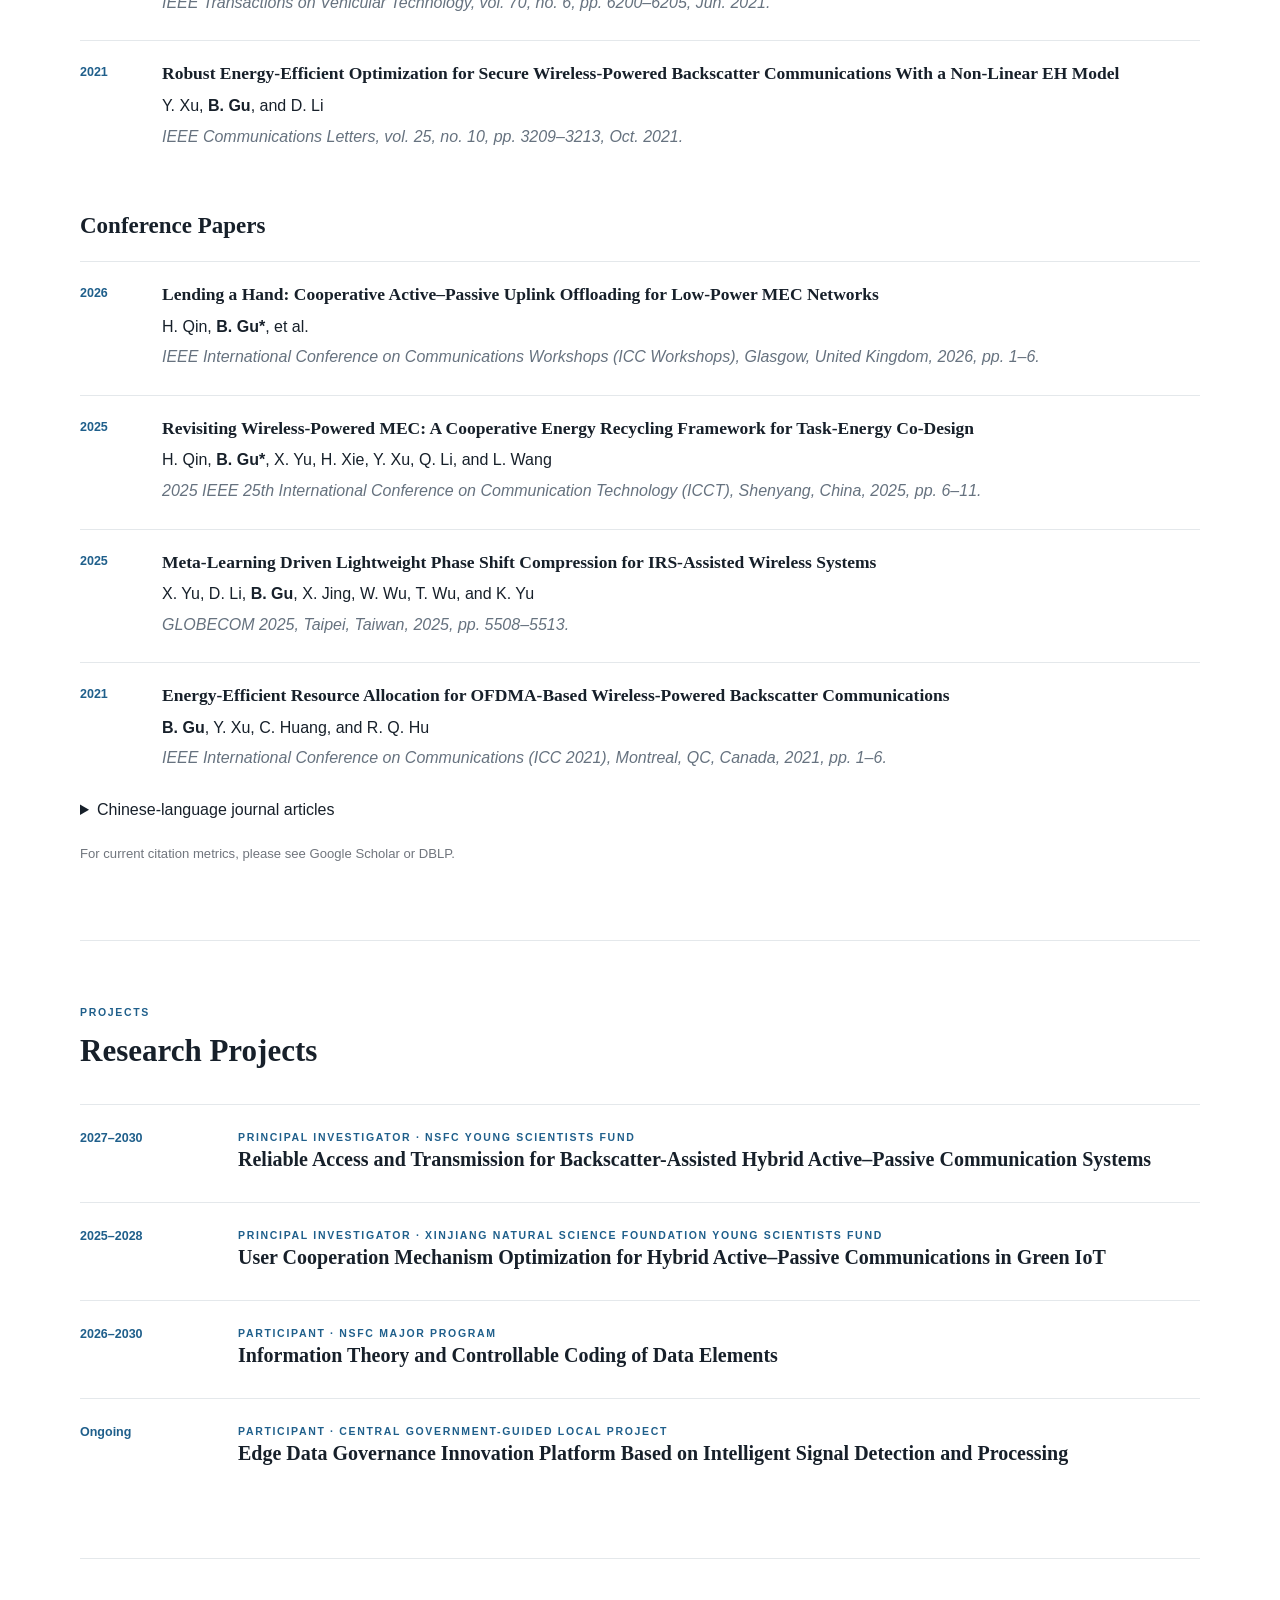
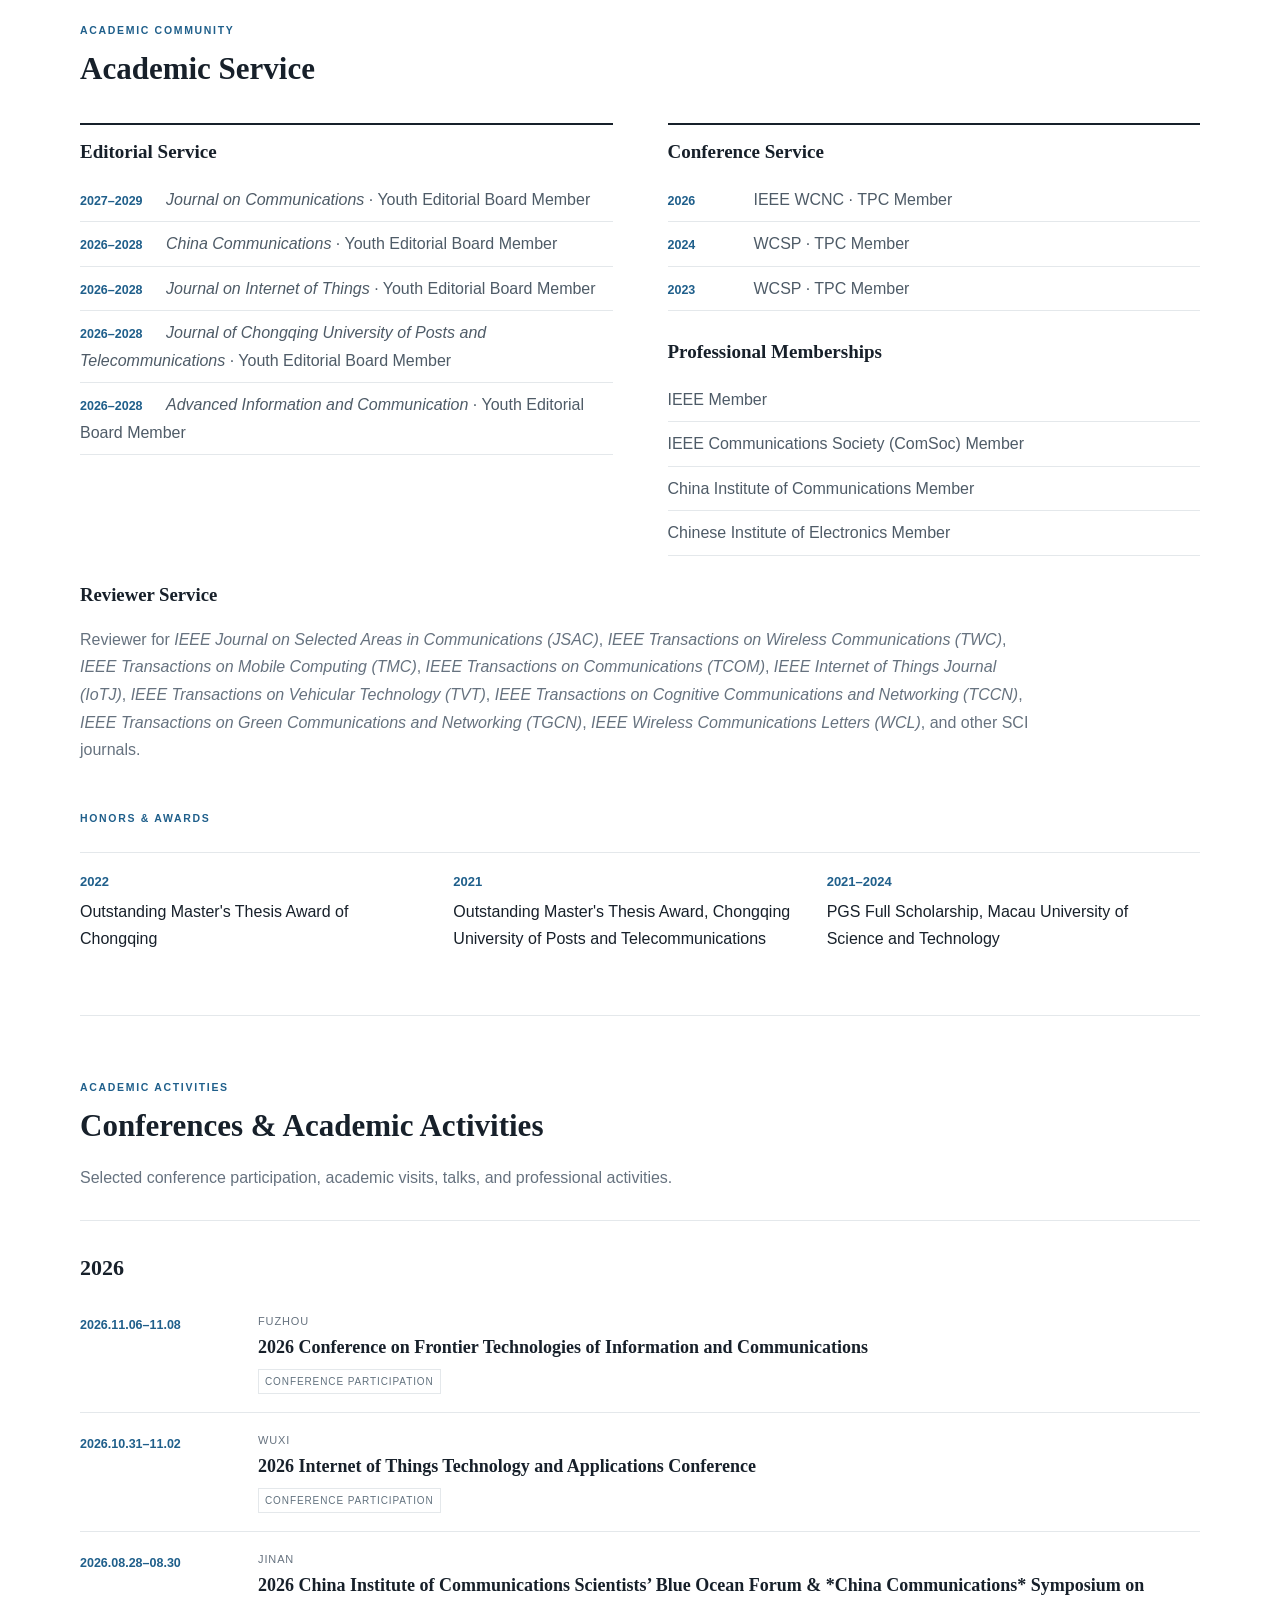
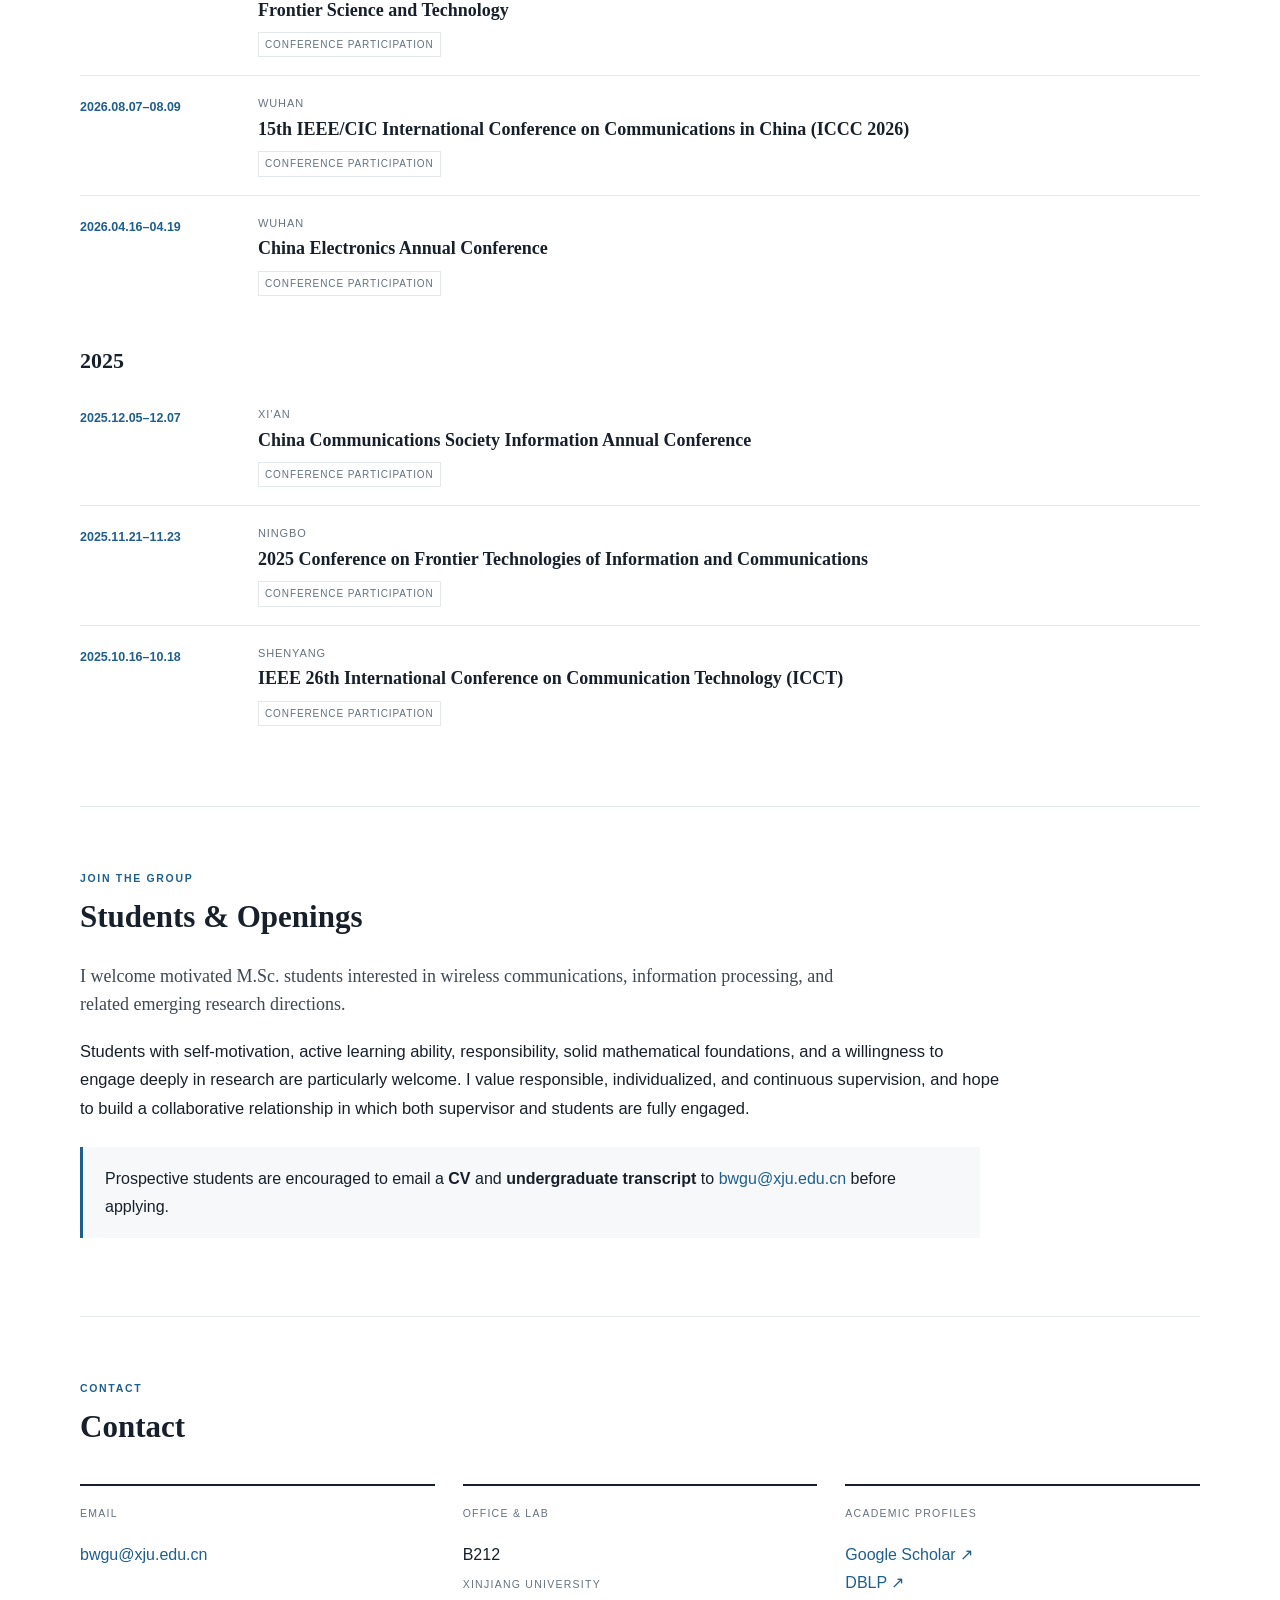
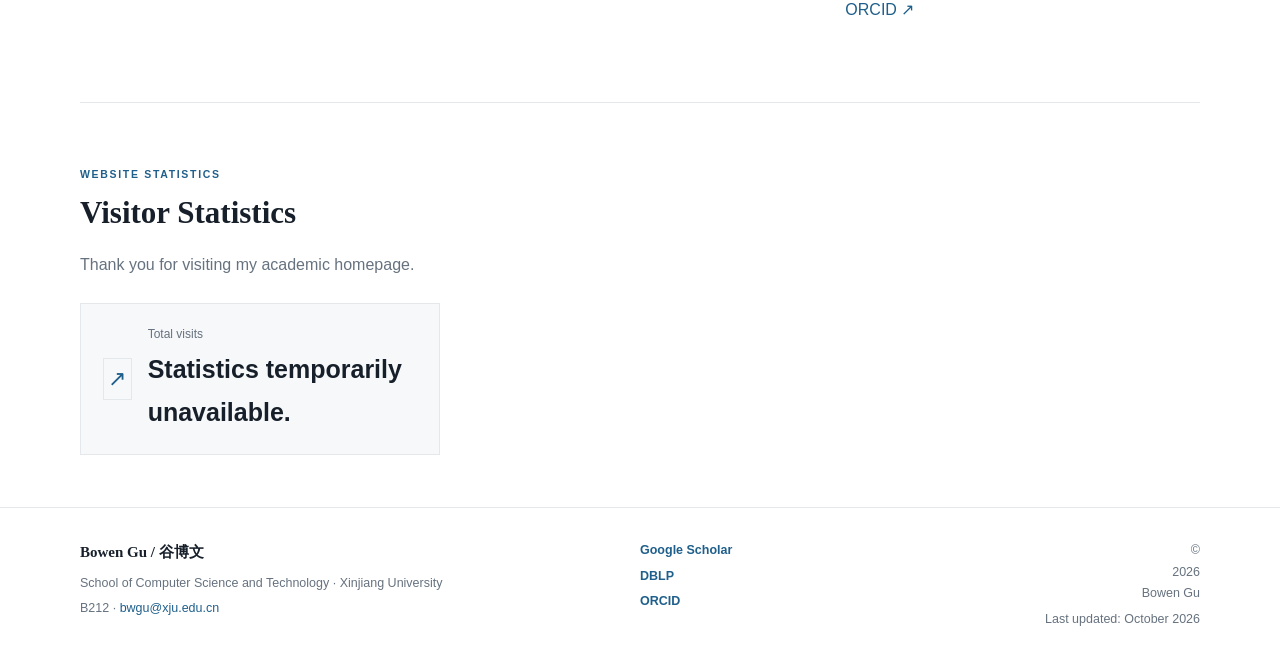
==== commit 46c41a1e: "Update index.html" ====
--- a/index.html
+++ b/index.html
@@ -88,46 +88,31 @@
 <script src="data/activities.js"></script>
 <script src="assets/main.js"></script>
 
+
 <!-- GoatCounter: record page visits -->
 <script
   data-goatcounter="https://bwgu.goatcounter.com/count"
-  async
   src="https://gc.zgo.at/count.js">
 </script>
 
-<!-- Display the total visitor count -->
+<!-- Display total website visits -->
 <script>
 (function () {
   const container = document.getElementById("visitor-count");
   if (!container) return;
 
-  let attempts = 0;
-
-  const timer = setInterval(function () {
-    attempts++;
-
-    if (
-      window.goatcounter &&
-      typeof window.goatcounter.visit_count === "function"
-    ) {
-      clearInterval(timer);
-      container.textContent = "";
-
-      window.goatcounter.visit_count({
-        append: "#visitor-count",
-        path: "TOTAL",
-        no_branding: true
-      });
-    }
-
-    if (attempts >= 100) {
-      clearInterval(timer);
-
-      if (container.textContent.trim() === "Loading...") {
-        container.textContent = "Statistics temporarily unavailable.";
-      }
-    }
-  }, 100);
+  if (
+    window.goatcounter &&
+    typeof window.goatcounter.visit_count === "function"
+  ) {
+    window.goatcounter.visit_count({
+      append: "#visitor-count",
+      path: "TOTAL",
+      no_branding: true
+    });
+  } else {
+    container.textContent = "Statistics temporarily unavailable.";
+  }
 })();
 </script>
 
@@ -136,3 +121,4 @@
 
 
 
+
